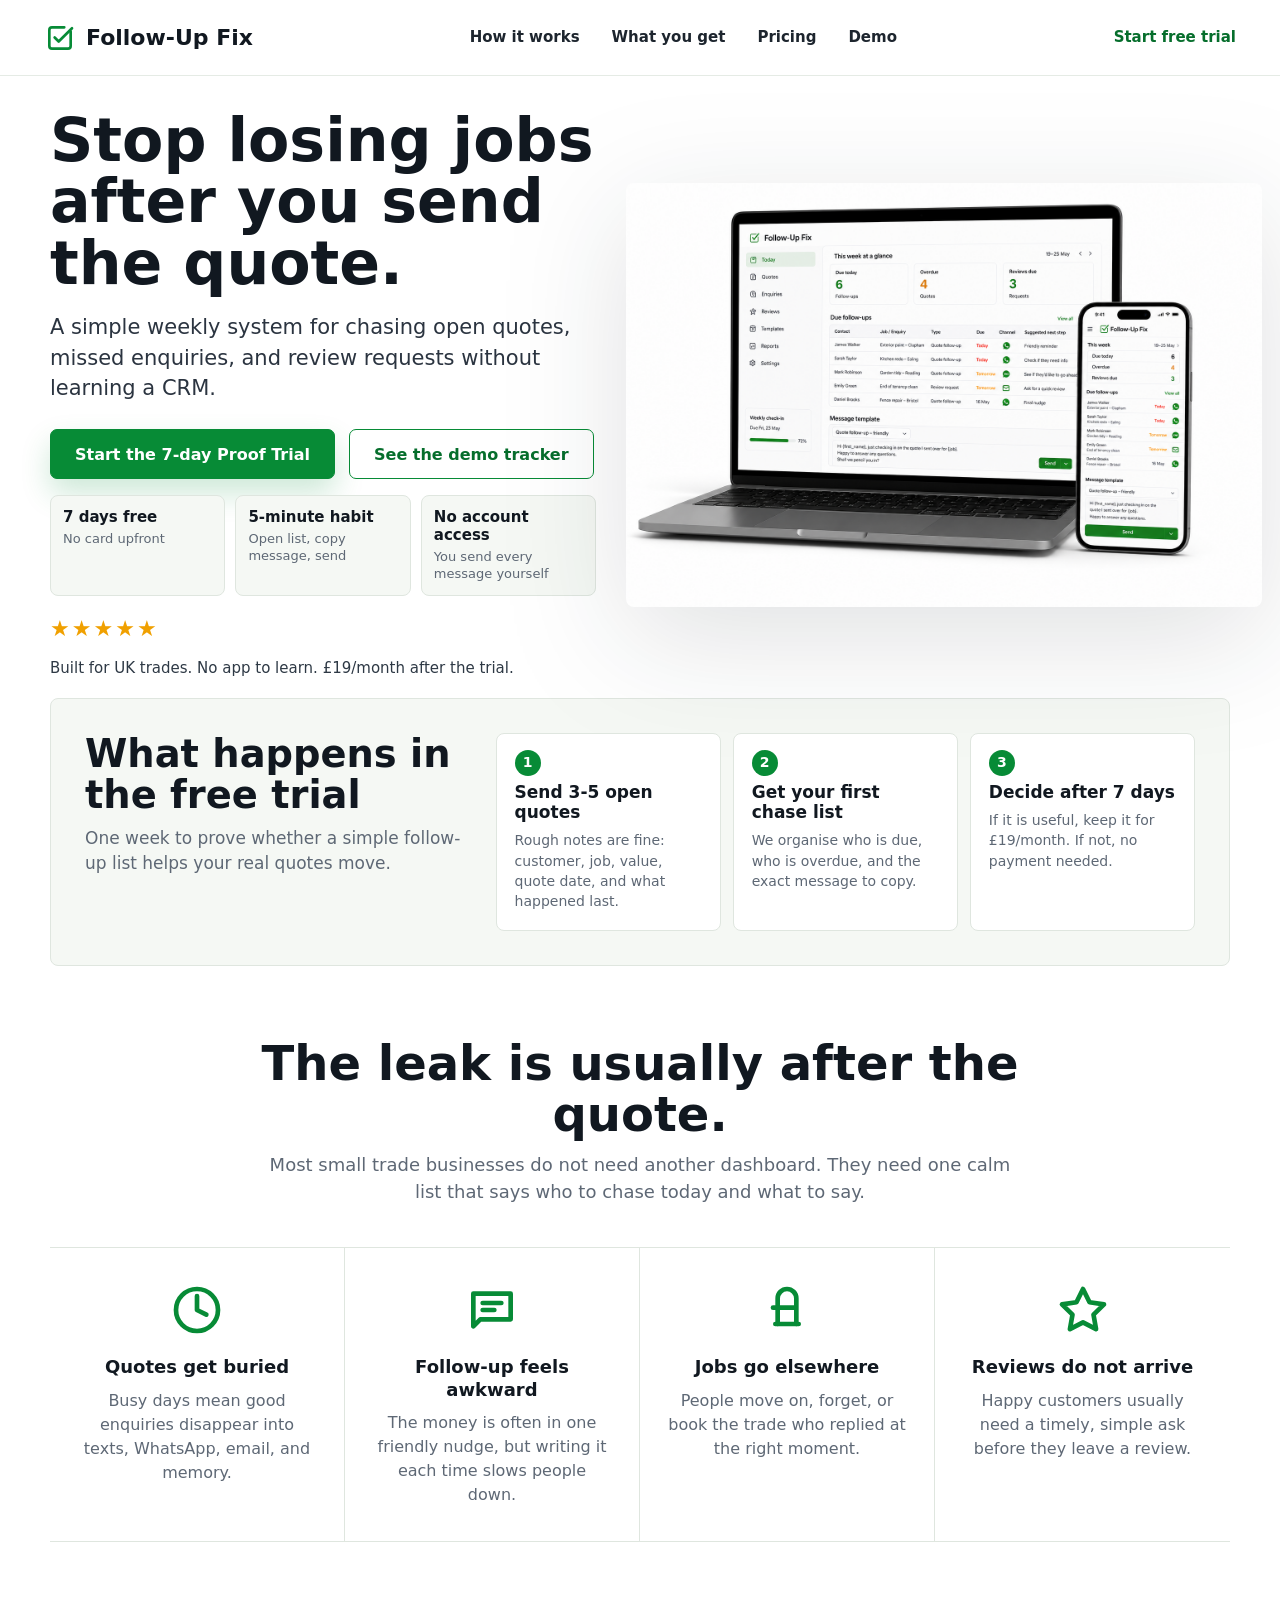
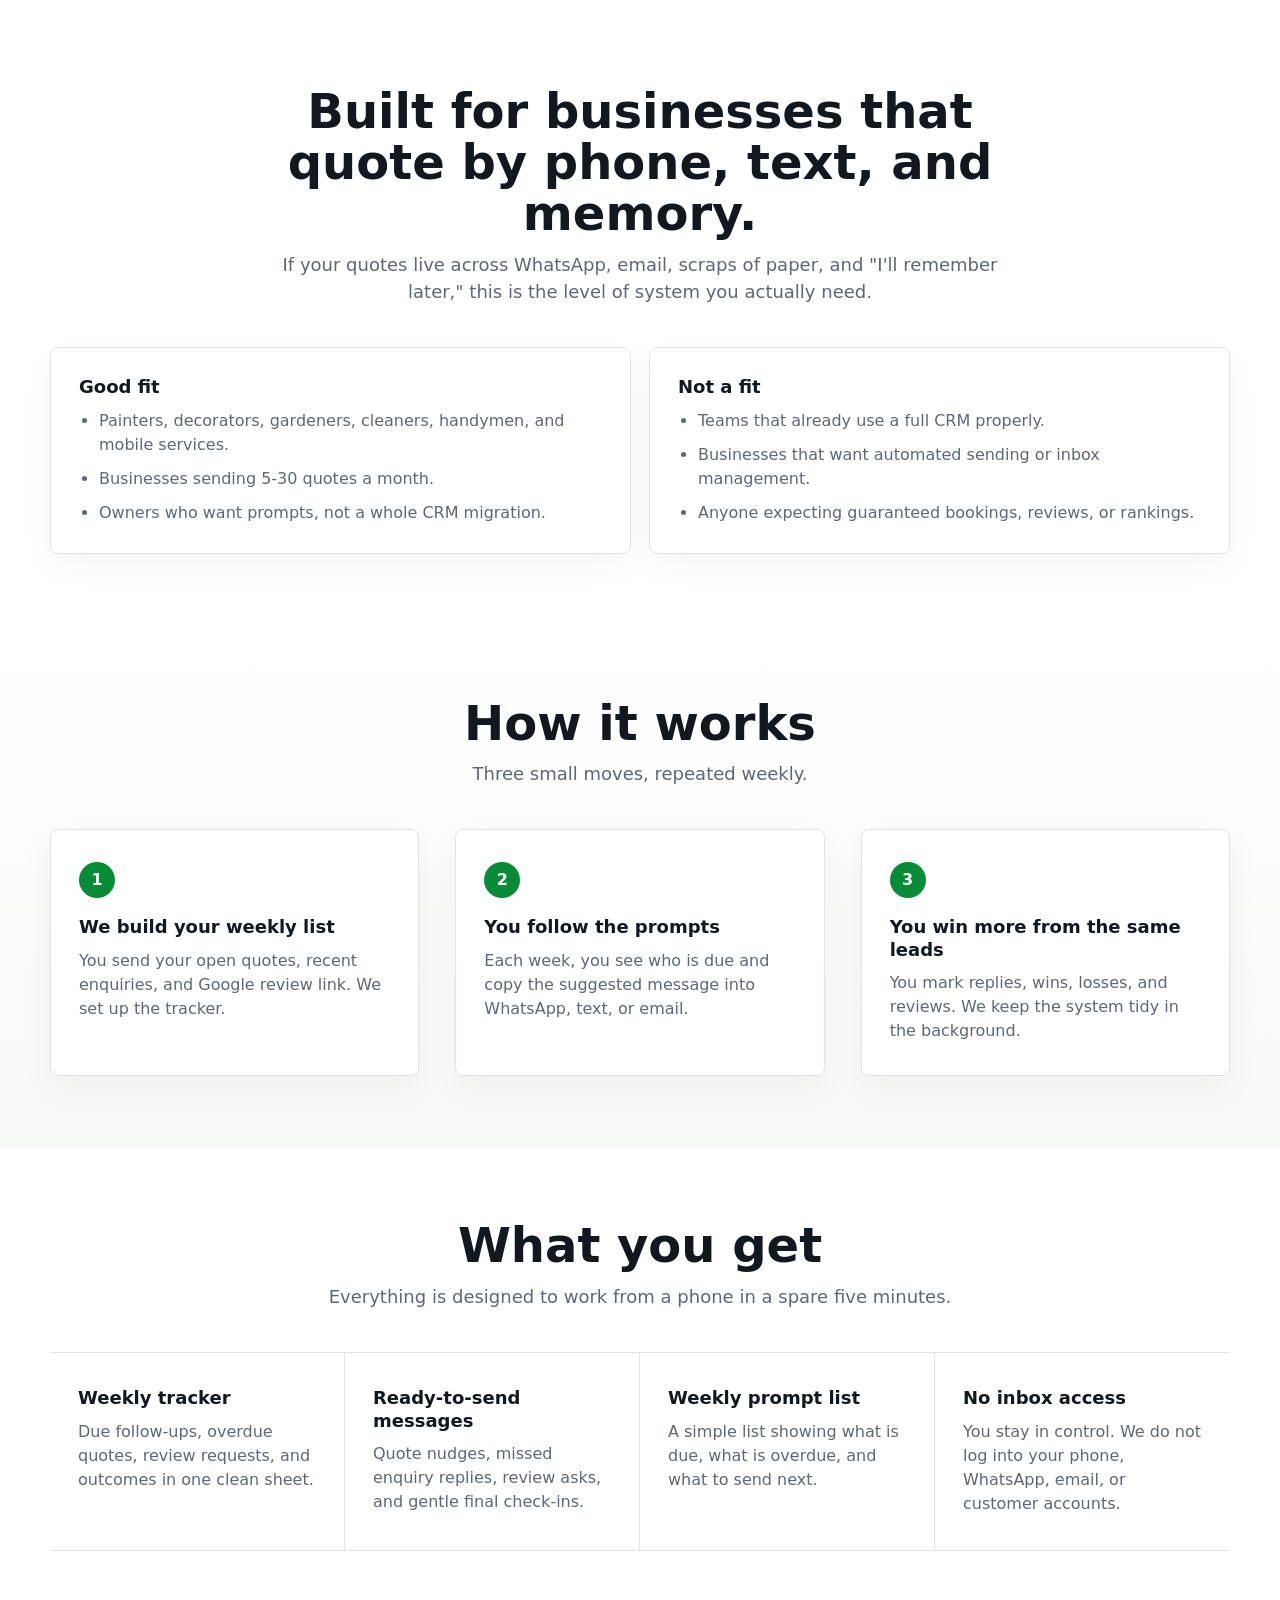
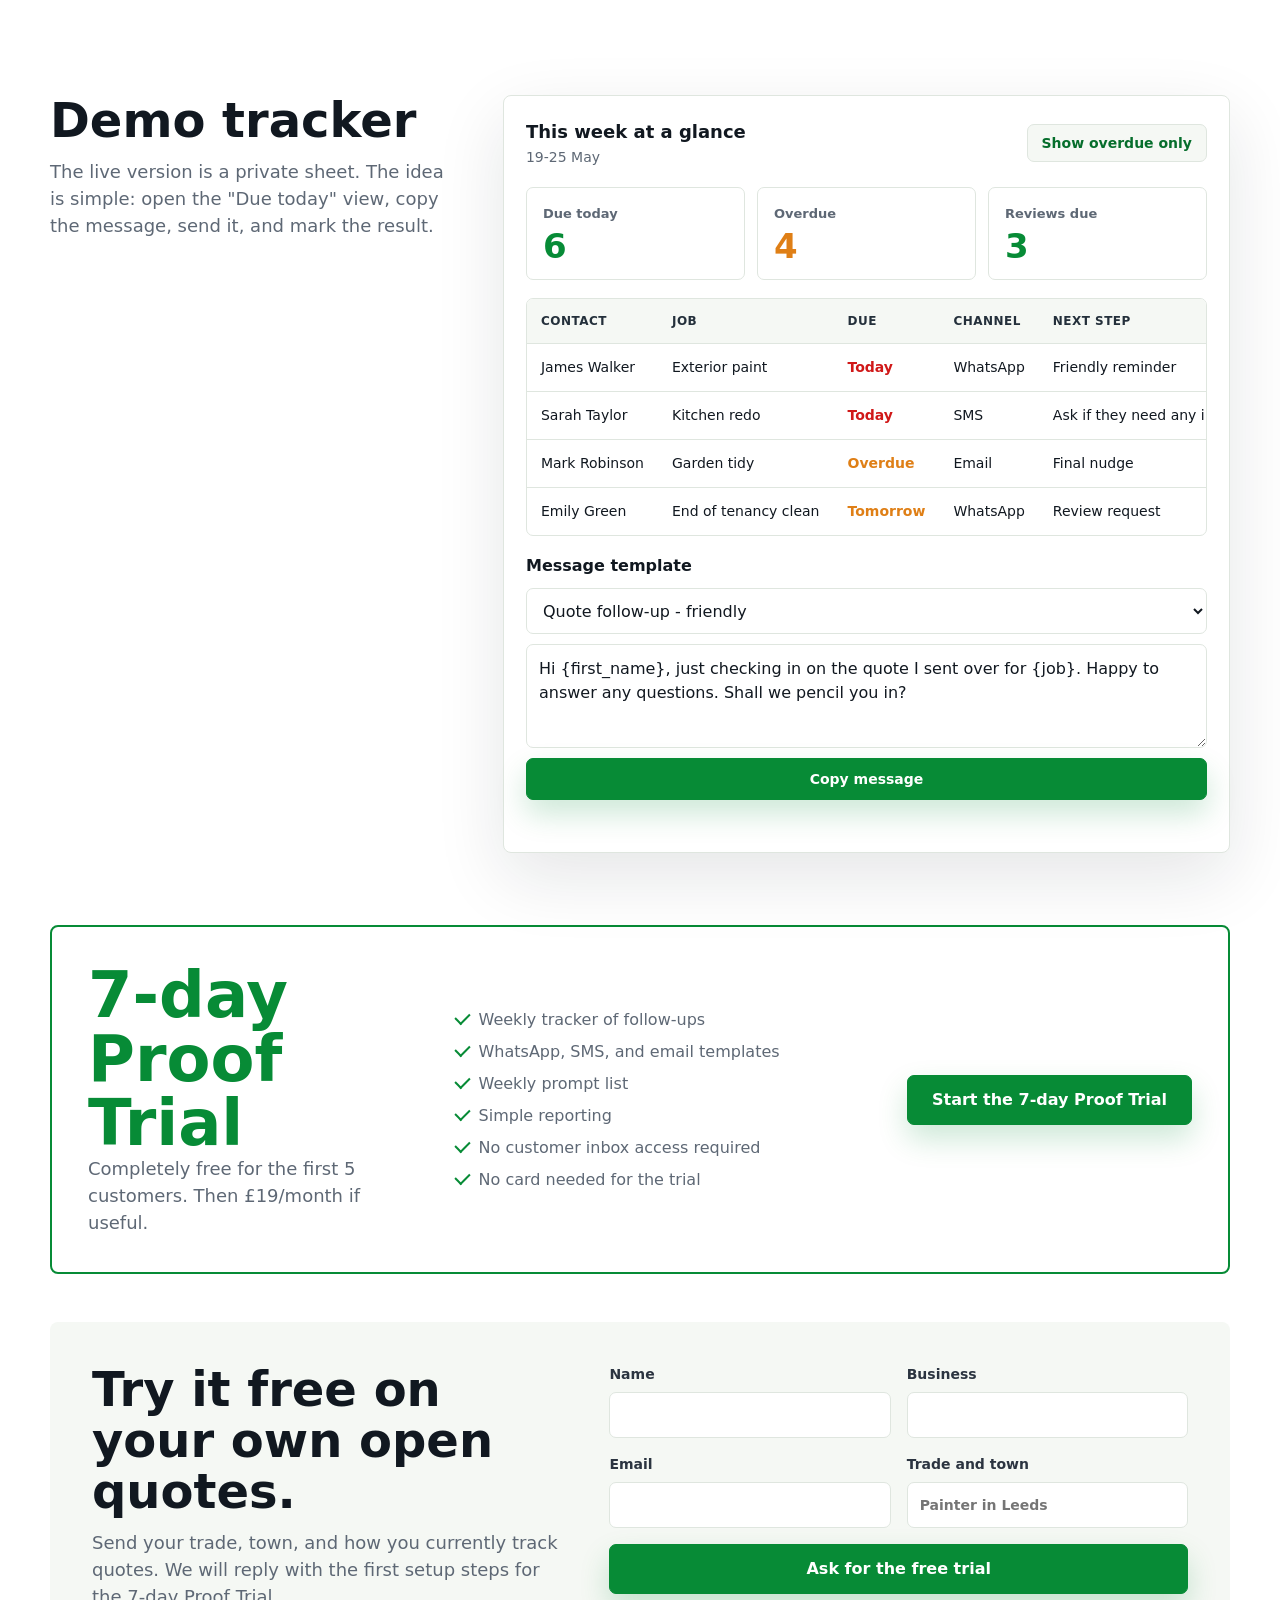
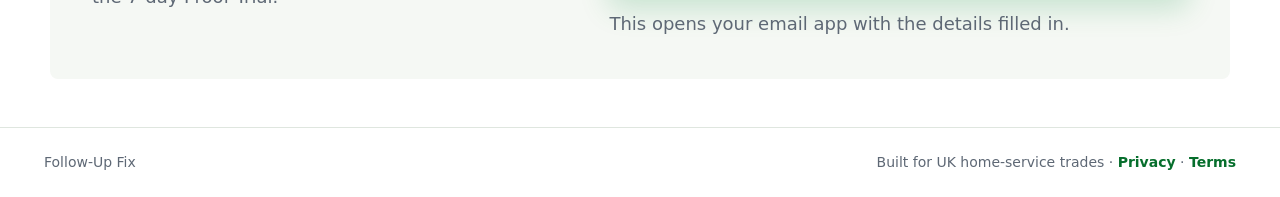
==== index.html @ e776cf40 "Add branded favicon and theme color" ====
<!doctype html>
<html lang="en">
  <head>
    <meta charset="utf-8">
    <meta name="viewport" content="width=device-width, initial-scale=1">
    <title>Follow-Up Fix | Stop losing jobs after you send the quote</title>
    <meta
      name="description"
      content="A simple weekly follow-up system for UK home-service trades. Chase open quotes, missed enquiries, and review requests without learning a CRM."
    >
    <meta property="og:title" content="Follow-Up Fix">
    <meta property="og:description" content="Stop losing jobs after you send the quote.">
    <meta property="og:url" content="https://followupfix.vercel.app/">
    <meta property="og:image" content="https://followupfix.vercel.app/assets/product-mockup.png">
    <meta name="theme-color" content="#078b36">
    <link rel="icon" href="favicon.svg" type="image/svg+xml">
    <link rel="canonical" href="https://followupfix.vercel.app/">
    <link rel="stylesheet" href="styles.css">
  </head>
  <body>
    <header class="site-header" aria-label="Site header">
      <a class="brand" href="#top" aria-label="Follow-Up Fix home">
        <span class="brand-mark" aria-hidden="true">
          <svg viewBox="0 0 24 24" focusable="false">
            <path d="M20 7.2V18a2 2 0 0 1-2 2H6a2 2 0 0 1-2-2V6a2 2 0 0 1 2-2h9.2"></path>
            <path d="m8 11.6 3 3L21 4.7"></path>
          </svg>
        </span>
        <span>Follow-Up Fix</span>
      </a>
      <nav class="desktop-nav" aria-label="Primary navigation">
        <a href="#how">How it works</a>
        <a href="#included">What you get</a>
        <a href="#pricing">Pricing</a>
        <a href="#demo">Demo</a>
      </nav>
      <a class="nav-cta" href="#start">Start free trial</a>
    </header>

    <main id="top">
      <section class="hero section-grid">
        <div class="hero-copy">
          <h1>
            <span>Stop losing jobs</span>
            <span>after you send</span>
            <span>the quote.</span>
          </h1>
          <p class="lead">
            A simple weekly system for chasing open quotes, missed enquiries,
            and review requests without learning a CRM.
          </p>
          <div class="cta-row">
            <a class="button primary" href="#start">Start the 7-day Proof Trial</a>
            <a class="button secondary" href="#demo">See the demo tracker</a>
          </div>
          <div class="hero-facts" aria-label="Offer facts">
            <div>
              <strong>7 days free</strong>
              <span>No card upfront</span>
            </div>
            <div>
              <strong>5-minute habit</strong>
              <span>Open list, copy message, send</span>
            </div>
            <div>
              <strong>No account access</strong>
              <span>You send every message yourself</span>
            </div>
          </div>
          <div class="trust-row" aria-label="Quick proof points">
            <span class="stars" aria-hidden="true">&#9733;&#9733;&#9733;&#9733;&#9733;</span>
            <span>Built for UK trades. No app to learn. &pound;19/month after the trial.</span>
          </div>
        </div>
        <div class="hero-media" aria-label="Follow-Up Fix tracker preview">
          <img src="assets/product-mockup.png" alt="Laptop and phone showing a Follow-Up Fix weekly tracker">
        </div>
      </section>

      <section class="join-flow" aria-labelledby="join-flow-title">
        <div>
          <h2 id="join-flow-title">What happens in the free trial</h2>
          <p>One week to prove whether a simple follow-up list helps your real quotes move.</p>
        </div>
        <ol>
          <li>
            <strong>Send 3-5 open quotes</strong>
            <span>Rough notes are fine: customer, job, value, quote date, and what happened last.</span>
          </li>
          <li>
            <strong>Get your first chase list</strong>
            <span>We organise who is due, who is overdue, and the exact message to copy.</span>
          </li>
          <li>
            <strong>Decide after 7 days</strong>
            <span>If it is useful, keep it for &pound;19/month. If not, no payment needed.</span>
          </li>
        </ol>
      </section>

      <section class="problem" aria-labelledby="problem-title">
        <div class="section-heading">
          <h2 id="problem-title">The leak is usually after the quote.</h2>
          <p>
            Most small trade businesses do not need another dashboard. They need
            one calm list that says who to chase today and what to say.
          </p>
        </div>
        <div class="problem-grid">
          <article>
            <span class="line-icon" aria-hidden="true">
              <svg viewBox="0 0 24 24"><path d="M12 6v6l4 2"></path><circle cx="12" cy="12" r="9"></circle></svg>
            </span>
            <h3>Quotes get buried</h3>
            <p>Busy days mean good enquiries disappear into texts, WhatsApp, email, and memory.</p>
          </article>
          <article>
            <span class="line-icon" aria-hidden="true">
              <svg viewBox="0 0 24 24"><path d="M4 5h16v11H7l-3 3z"></path><path d="M8 9h8"></path><path d="M8 12h5"></path></svg>
            </span>
            <h3>Follow-up feels awkward</h3>
            <p>The money is often in one friendly nudge, but writing it each time slows people down.</p>
          </article>
          <article>
            <span class="line-icon" aria-hidden="true">
              <svg viewBox="0 0 24 24"><path d="M7 18h10"></path><path d="M8 18V7a4 4 0 0 1 8 0v11"></path><path d="M6 11h9"></path></svg>
            </span>
            <h3>Jobs go elsewhere</h3>
            <p>People move on, forget, or book the trade who replied at the right moment.</p>
          </article>
          <article>
            <span class="line-icon" aria-hidden="true">
              <svg viewBox="0 0 24 24"><path d="m12 3 2.8 5.7 6.2.9-4.5 4.4 1.1 6.2L12 17.3l-5.6 2.9 1.1-6.2L3 9.6l6.2-.9z"></path></svg>
            </span>
            <h3>Reviews do not arrive</h3>
            <p>Happy customers usually need a timely, simple ask before they leave a review.</p>
          </article>
        </div>
      </section>

      <section class="fit" aria-labelledby="fit-title">
        <div class="section-heading">
          <h2 id="fit-title">Built for businesses that quote by phone, text, and memory.</h2>
          <p>If your quotes live across WhatsApp, email, scraps of paper, and "I'll remember later," this is the level of system you actually need.</p>
        </div>
        <div class="fit-grid">
          <article>
            <h3>Good fit</h3>
            <ul>
              <li>Painters, decorators, gardeners, cleaners, handymen, and mobile services.</li>
              <li>Businesses sending 5-30 quotes a month.</li>
              <li>Owners who want prompts, not a whole CRM migration.</li>
            </ul>
          </article>
          <article>
            <h3>Not a fit</h3>
            <ul>
              <li>Teams that already use a full CRM properly.</li>
              <li>Businesses that want automated sending or inbox management.</li>
              <li>Anyone expecting guaranteed bookings, reviews, or rankings.</li>
            </ul>
          </article>
        </div>
      </section>

      <section id="how" class="steps" aria-labelledby="how-title">
        <div class="section-heading">
          <h2 id="how-title">How it works</h2>
          <p>Three small moves, repeated weekly.</p>
        </div>
        <div class="step-row">
          <article>
            <span class="step-number">1</span>
            <h3>We build your weekly list</h3>
            <p>You send your open quotes, recent enquiries, and Google review link. We set up the tracker.</p>
          </article>
          <article>
            <span class="step-number">2</span>
            <h3>You follow the prompts</h3>
            <p>Each week, you see who is due and copy the suggested message into WhatsApp, text, or email.</p>
          </article>
          <article>
            <span class="step-number">3</span>
            <h3>You win more from the same leads</h3>
            <p>You mark replies, wins, losses, and reviews. We keep the system tidy in the background.</p>
          </article>
        </div>
      </section>

      <section id="included" class="included" aria-labelledby="included-title">
        <div class="section-heading">
          <h2 id="included-title">What you get</h2>
          <p>Everything is designed to work from a phone in a spare five minutes.</p>
        </div>
        <div class="included-list">
          <article>
            <h3>Weekly tracker</h3>
            <p>Due follow-ups, overdue quotes, review requests, and outcomes in one clean sheet.</p>
          </article>
          <article>
            <h3>Ready-to-send messages</h3>
            <p>Quote nudges, missed enquiry replies, review asks, and gentle final check-ins.</p>
          </article>
          <article>
            <h3>Weekly prompt list</h3>
            <p>A simple list showing what is due, what is overdue, and what to send next.</p>
          </article>
          <article>
            <h3>No inbox access</h3>
            <p>You stay in control. We do not log into your phone, WhatsApp, email, or customer accounts.</p>
          </article>
        </div>
      </section>

      <section id="demo" class="demo" aria-labelledby="demo-title">
        <div class="demo-copy">
          <h2 id="demo-title">Demo tracker</h2>
          <p>
            The live version is a private sheet. The idea is simple: open the
            "Due today" view, copy the message, send it, and mark the result.
          </p>
        </div>
        <div class="tracker-shell" role="region" aria-label="Demo quote tracker">
          <div class="tracker-top">
            <div>
              <strong>This week at a glance</strong>
              <span>19-25 May</span>
            </div>
            <button class="mini-button" id="toggleRows" type="button">Show overdue only</button>
          </div>
          <div class="metric-grid">
            <div><span>Due today</span><strong>6</strong></div>
            <div><span>Overdue</span><strong class="amber">4</strong></div>
            <div><span>Reviews due</span><strong>3</strong></div>
          </div>
          <div class="table-wrap">
            <table>
              <thead>
                <tr>
                  <th>Contact</th>
                  <th>Job</th>
                  <th>Due</th>
                  <th>Channel</th>
                  <th>Next step</th>
                </tr>
              </thead>
              <tbody id="demoRows">
                <tr data-status="today">
                  <td>James Walker</td>
                  <td>Exterior paint</td>
                  <td><span class="status today">Today</span></td>
                  <td>WhatsApp</td>
                  <td>Friendly reminder</td>
                </tr>
                <tr data-status="today">
                  <td>Sarah Taylor</td>
                  <td>Kitchen redo</td>
                  <td><span class="status today">Today</span></td>
                  <td>SMS</td>
                  <td>Ask if they need any info</td>
                </tr>
                <tr data-status="overdue">
                  <td>Mark Robinson</td>
                  <td>Garden tidy</td>
                  <td><span class="status overdue">Overdue</span></td>
                  <td>Email</td>
                  <td>Final nudge</td>
                </tr>
                <tr data-status="review">
                  <td>Emily Green</td>
                  <td>End of tenancy clean</td>
                  <td><span class="status review">Tomorrow</span></td>
                  <td>WhatsApp</td>
                  <td>Review request</td>
                </tr>
              </tbody>
            </table>
          </div>
          <div class="message-box">
            <label for="messageSelect">Message template</label>
            <select id="messageSelect">
              <option value="quote">Quote follow-up - friendly</option>
              <option value="enquiry">Missed enquiry reply</option>
              <option value="review">Review request</option>
            </select>
            <textarea id="messageOutput" readonly></textarea>
            <button class="button primary small" id="copyMessage" type="button">Copy message</button>
            <span id="copyStatus" role="status" aria-live="polite"></span>
          </div>
        </div>
      </section>

      <section id="pricing" class="pricing" aria-labelledby="pricing-title">
        <div>
          <h2 id="pricing-title">7-day Proof Trial</h2>
          <p class="price-sub">Completely free for the first 5 customers. Then &pound;19/month if useful.</p>
        </div>
        <ul>
          <li>Weekly tracker of follow-ups</li>
          <li>WhatsApp, SMS, and email templates</li>
          <li>Weekly prompt list</li>
          <li>Simple reporting</li>
          <li>No customer inbox access required</li>
          <li>No card needed for the trial</li>
        </ul>
        <a class="button primary" href="#start">Start the 7-day Proof Trial</a>
      </section>

      <section id="start" class="start" aria-labelledby="start-title">
        <div>
          <h2 id="start-title">Try it free on your own open quotes.</h2>
          <p>
            Send your trade, town, and how you currently track quotes. We will
            reply with the first setup steps for the 7-day Proof Trial.
          </p>
        </div>
        <form class="lead-form" id="leadForm">
          <label>
            Name
            <input name="name" autocomplete="name" required>
          </label>
          <label>
            Business
            <input name="business" autocomplete="organization" required>
          </label>
          <label>
            Email
            <input type="email" name="email" autocomplete="email" required>
          </label>
          <label>
            Trade and town
            <input name="trade" placeholder="Painter in Leeds" required>
          </label>
          <button class="button primary" type="submit">Ask for the free trial</button>
          <p class="form-note">This opens your email app with the details filled in.</p>
        </form>
      </section>
    </main>

    <footer class="site-footer">
      <span>Follow-Up Fix</span>
      <span>Built for UK home-service trades · <a href="privacy.html">Privacy</a> · <a href="terms.html">Terms</a></span>
    </footer>

    <script src="app.js"></script>
  </body>
</html>
---- styles.css ----
:root {
  --bg: #ffffff;
  --ink: #111820;
  --muted: #5e6875;
  --line: #dfe6df;
  --soft: #f5f8f4;
  --soft-2: #edf5ec;
  --green: #078b36;
  --green-dark: #066e2c;
  --amber: #df7f16;
  --shadow: 0 24px 70px rgba(15, 24, 32, 0.11);
  --radius: 8px;
  --page-max: 1180px;
  --page-gutter: 48px;
  font-family: Inter, ui-sans-serif, system-ui, -apple-system, BlinkMacSystemFont, "Segoe UI", sans-serif;
  color: var(--ink);
  background: var(--bg);
}

* {
  box-sizing: border-box;
}

html {
  scroll-behavior: smooth;
}

body {
  margin: 0;
  background: var(--bg);
  color: var(--ink);
  line-height: 1.5;
  overflow-x: hidden;
}

a {
  color: inherit;
  text-decoration: none;
}

img {
  display: block;
  max-width: 100%;
}

button,
input,
select,
textarea {
  font: inherit;
}

.site-header {
  position: sticky;
  top: 0;
  z-index: 20;
  display: flex;
  align-items: center;
  justify-content: space-between;
  gap: 24px;
  min-height: 76px;
  padding: 0 44px;
  background: rgba(255, 255, 255, 0.9);
  border-bottom: 1px solid rgba(223, 230, 223, 0.8);
  backdrop-filter: blur(16px);
}

.brand {
  display: inline-flex;
  align-items: center;
  gap: 10px;
  font-size: 22px;
  font-weight: 800;
  letter-spacing: 0;
}

.brand-mark {
  display: inline-flex;
  width: 32px;
  height: 32px;
  color: var(--green);
}

.brand-mark svg,
.line-icon svg {
  width: 100%;
  height: 100%;
  fill: none;
  stroke: currentColor;
  stroke-width: 2;
  stroke-linecap: round;
  stroke-linejoin: round;
}

.desktop-nav {
  display: flex;
  gap: 32px;
  color: #1d252e;
  font-size: 15px;
  font-weight: 650;
}

.desktop-nav a:hover,
.nav-cta:hover {
  color: var(--green);
}

.nav-cta {
  font-size: 15px;
  font-weight: 750;
  color: var(--green-dark);
}

a:focus-visible,
button:focus-visible,
input:focus-visible,
select:focus-visible,
textarea:focus-visible {
  outline: 3px solid rgba(7, 139, 54, 0.28);
  outline-offset: 3px;
}

main {
  overflow: hidden;
}

.section-grid,
.join-flow,
.problem,
.fit,
.steps,
.included,
.demo,
.pricing,
.start {
  width: min(var(--page-max), calc(100% - var(--page-gutter)));
  margin: 0 auto;
}

.hero {
  display: grid;
  grid-template-columns: minmax(420px, 0.95fr) minmax(420px, 1.05fr);
  gap: 30px;
  align-items: center;
  min-height: 560px;
  padding: 34px 0 18px;
}

.hero h1 {
  max-width: 600px;
  margin: 0 0 18px;
  font-size: clamp(44px, 4.7vw, 62px);
  line-height: 1.02;
  letter-spacing: 0;
}

.hero h1 span {
  display: block;
}

.lead {
  max-width: 540px;
  margin: 0;
  color: #2b3440;
  font-size: clamp(17px, 1.8vw, 21px);
  line-height: 1.45;
}

.cta-row {
  display: flex;
  flex-wrap: wrap;
  gap: 14px;
  margin-top: 26px;
}

.button {
  display: inline-flex;
  align-items: center;
  justify-content: center;
  min-height: 50px;
  padding: 0 24px;
  border: 1px solid var(--green);
  border-radius: 7px;
  font-weight: 800;
  line-height: 1.1;
  text-align: center;
  cursor: pointer;
  transition: transform 180ms ease, box-shadow 180ms ease, background 180ms ease;
}

.button:hover {
  transform: translateY(-1px);
}

.button.primary {
  background: var(--green);
  color: #fff;
  box-shadow: 0 14px 30px rgba(7, 139, 54, 0.2);
}

.button.primary:hover {
  background: var(--green-dark);
}

.button.secondary {
  background: #fff;
  color: var(--green-dark);
}

.button.small {
  min-height: 42px;
  padding: 0 18px;
  font-size: 14px;
}

.trust-row {
  display: flex;
  flex-wrap: wrap;
  gap: 12px;
  align-items: center;
  margin-top: 16px;
  color: #2e3945;
  font-size: 15px;
}

.hero-facts {
  display: grid;
  grid-template-columns: repeat(3, minmax(0, 1fr));
  gap: 10px;
  margin-top: 16px;
  max-width: 620px;
}

.hero-facts div {
  padding: 12px;
  border: 1px solid var(--line);
  border-radius: var(--radius);
  background: var(--soft);
}

.hero-facts strong,
.hero-facts span {
  display: block;
}

.hero-facts strong {
  font-size: 15px;
  line-height: 1.2;
}

.hero-facts span {
  margin-top: 5px;
  color: var(--muted);
  font-size: 13px;
  line-height: 1.3;
}

.stars {
  color: #f0a000;
  font-size: 22px;
  letter-spacing: 2px;
}

.hero-media {
  position: relative;
  margin-right: -32px;
}

.hero-media img {
  width: 100%;
  max-height: 438px;
  object-fit: contain;
  border-radius: 8px;
  filter: drop-shadow(0 30px 60px rgba(17, 24, 32, 0.13));
}

.section-heading {
  max-width: 760px;
  margin: 0 auto 42px;
  text-align: center;
}

.section-heading h2,
.demo h2,
.start h2 {
  margin: 0 0 12px;
  font-size: clamp(32px, 4vw, 48px);
  line-height: 1.06;
  letter-spacing: 0;
}

.section-heading p,
.demo-copy p,
.start p,
.price-sub {
  margin: 0;
  color: var(--muted);
  font-size: 18px;
}

.problem,
.fit,
.steps,
.included,
.demo,
.pricing,
.start {
  padding: 72px 0;
}

.join-flow {
  display: grid;
  grid-template-columns: 0.7fr 1.3fr;
  gap: 34px;
  align-items: start;
  padding: 34px;
  border: 1px solid var(--line);
  border-radius: var(--radius);
  background: var(--soft);
}

.join-flow h2 {
  margin: 0 0 10px;
  font-size: clamp(28px, 3vw, 40px);
  line-height: 1.08;
}

.join-flow p {
  margin: 0;
  color: var(--muted);
  font-size: 17px;
}

.join-flow ol {
  display: grid;
  grid-template-columns: repeat(3, minmax(0, 1fr));
  gap: 12px;
  margin: 0;
  padding: 0;
  list-style: none;
  counter-reset: joinStep;
}

.join-flow li {
  position: relative;
  min-height: 156px;
  padding: 48px 18px 18px;
  border: 1px solid var(--line);
  border-radius: var(--radius);
  background: #fff;
  counter-increment: joinStep;
}

.join-flow li::before {
  content: counter(joinStep);
  position: absolute;
  top: 16px;
  left: 18px;
  display: inline-flex;
  align-items: center;
  justify-content: center;
  width: 26px;
  height: 26px;
  border-radius: 999px;
  background: var(--green);
  color: #fff;
  font-size: 14px;
  font-weight: 850;
}

.join-flow strong,
.join-flow span {
  display: block;
}

.join-flow strong {
  color: var(--ink);
  font-size: 17px;
  line-height: 1.2;
}

.join-flow span {
  margin-top: 8px;
  color: var(--muted);
  font-size: 14px;
  line-height: 1.45;
}

.problem-grid,
.included-list {
  display: grid;
  grid-template-columns: repeat(4, minmax(0, 1fr));
  gap: 0;
  border-top: 1px solid var(--line);
  border-bottom: 1px solid var(--line);
}

.problem-grid article,
.included-list article {
  padding: 34px 28px;
  border-right: 1px solid var(--line);
  text-align: center;
}

.problem-grid article:last-child,
.included-list article:last-child {
  border-right: 0;
}

.line-icon {
  display: inline-flex;
  width: 56px;
  height: 56px;
  margin-bottom: 18px;
  color: var(--green);
}

h3 {
  margin: 0 0 10px;
  font-size: 18px;
  line-height: 1.25;
}

article p,
li {
  margin: 0;
  color: var(--muted);
}

.steps {
  background: linear-gradient(180deg, #fff 0%, #f8faf7 100%);
  max-width: none;
  width: 100%;
}

.steps > * {
  width: min(var(--page-max), calc(100% - var(--page-gutter)));
  margin-left: auto;
  margin-right: auto;
}

.step-row {
  display: grid;
  grid-template-columns: repeat(3, minmax(0, 1fr));
  gap: 36px;
}

.step-row article {
  position: relative;
  padding: 32px 28px;
  background: #fff;
  border: 1px solid var(--line);
  border-radius: var(--radius);
  box-shadow: 0 12px 34px rgba(17, 24, 32, 0.05);
}

.step-number {
  display: inline-flex;
  align-items: center;
  justify-content: center;
  width: 36px;
  height: 36px;
  margin-bottom: 18px;
  border-radius: 999px;
  background: var(--green);
  color: #fff;
  font-weight: 850;
}

.included-list article {
  text-align: left;
}

.fit-grid {
  display: grid;
  grid-template-columns: repeat(2, minmax(0, 1fr));
  gap: 18px;
}

.fit-grid article {
  padding: 28px;
  border: 1px solid var(--line);
  border-radius: var(--radius);
  background: #fff;
  box-shadow: 0 12px 34px rgba(17, 24, 32, 0.04);
}

.fit-grid ul {
  display: grid;
  gap: 10px;
  margin: 0;
  padding-left: 20px;
}

.fit-grid li {
  color: var(--muted);
}

.demo {
  display: grid;
  grid-template-columns: 0.72fr 1.28fr;
  gap: 44px;
  align-items: start;
}

.demo > * {
  min-width: 0;
}

.demo-copy {
  position: sticky;
  top: 110px;
}

.tracker-shell {
  min-width: 0;
  padding: 22px;
  border: 1px solid var(--line);
  border-radius: var(--radius);
  background: #fff;
  box-shadow: var(--shadow);
}

.tracker-top {
  display: flex;
  align-items: center;
  justify-content: space-between;
  gap: 16px;
  margin-bottom: 18px;
}

.tracker-top strong {
  display: block;
  font-size: 18px;
}

.tracker-top span {
  color: var(--muted);
  font-size: 14px;
}

.mini-button {
  min-height: 38px;
  padding: 0 14px;
  border: 1px solid var(--line);
  border-radius: 7px;
  background: var(--soft);
  color: var(--green-dark);
  font-size: 14px;
  font-weight: 750;
  cursor: pointer;
}

.metric-grid {
  display: grid;
  grid-template-columns: repeat(3, minmax(0, 1fr));
  min-width: 0;
  gap: 12px;
  margin-bottom: 18px;
}

.metric-grid div {
  padding: 16px;
  border: 1px solid var(--line);
  border-radius: 7px;
  background: #fff;
}

.metric-grid span {
  display: block;
  color: var(--muted);
  font-size: 13px;
  font-weight: 700;
}

.metric-grid strong {
  display: block;
  margin-top: 6px;
  color: var(--green);
  font-size: 34px;
  line-height: 1;
}

.metric-grid .amber {
  color: var(--amber);
}

.table-wrap {
  min-width: 0;
  overflow-x: auto;
  border: 1px solid var(--line);
  border-radius: 7px;
}

table {
  width: 100%;
  min-width: 680px;
  border-collapse: collapse;
  font-size: 14px;
}

th,
td {
  padding: 13px 14px;
  border-bottom: 1px solid var(--line);
  text-align: left;
  white-space: nowrap;
}

th {
  background: var(--soft);
  color: #24303b;
  font-size: 12px;
  text-transform: uppercase;
  letter-spacing: 0.04em;
}

tr:last-child td {
  border-bottom: 0;
}

.status {
  font-weight: 800;
}

.status.today {
  color: #d01818;
}

.status.overdue,
.status.review {
  color: var(--amber);
}

.message-box {
  display: grid;
  gap: 10px;
  margin-top: 18px;
}

.message-box label {
  font-weight: 800;
}

select,
textarea,
input {
  width: 100%;
  border: 1px solid var(--line);
  border-radius: 7px;
  background: #fff;
  color: var(--ink);
}

select,
input {
  min-height: 46px;
  padding: 0 12px;
}

textarea {
  min-height: 104px;
  resize: vertical;
  padding: 12px;
}

#copyStatus {
  min-height: 20px;
  color: var(--green-dark);
  font-size: 14px;
  font-weight: 750;
}

.pricing {
  display: grid;
  grid-template-columns: 0.8fr 1fr auto;
  gap: 32px;
  align-items: center;
  padding: 36px;
  border: 2px solid var(--green);
  border-radius: var(--radius);
}

.pricing h2 {
  margin: 0;
  color: var(--green);
  font-size: clamp(44px, 5vw, 68px);
  line-height: 1;
}

.pricing ul {
  display: grid;
  gap: 8px;
  margin: 0;
  padding: 0;
  list-style: none;
}

.pricing li::before {
  content: "";
  display: inline-block;
  width: 7px;
  height: 12px;
  margin: 0 12px 1px 2px;
  border: solid var(--green);
  border-width: 0 2px 2px 0;
  transform: rotate(45deg);
}

.start {
  display: grid;
  grid-template-columns: 0.9fr 1.1fr;
  gap: 44px;
  align-items: start;
  margin-top: 48px;
  margin-bottom: 48px;
  padding: 42px;
  background: var(--soft);
  border-radius: var(--radius);
}

.lead-form {
  display: grid;
  grid-template-columns: repeat(2, minmax(0, 1fr));
  gap: 16px;
}

.lead-form label {
  display: grid;
  gap: 7px;
  color: #2b3440;
  font-size: 14px;
  font-weight: 800;
}

.lead-form .full-width,
.lead-form button,
.lead-form .form-note {
  grid-column: 1 / -1;
}

.form-note {
  margin: -2px 0 0;
  color: var(--muted);
  font-size: 13px;
}

.site-footer {
  display: flex;
  justify-content: space-between;
  gap: 24px;
  padding: 24px 44px;
  border-top: 1px solid var(--line);
  color: var(--muted);
  font-size: 14px;
}

.onboarding-page {
  min-height: calc(100vh - 124px);
}

.onboarding-page h1 {
  margin: 0 0 12px;
  font-size: clamp(42px, 5vw, 64px);
  line-height: 1;
  letter-spacing: 0;
}

.onboarding-form textarea {
  min-height: 150px;
}

.legal-page {
  width: min(820px, calc(100% - 48px));
  margin: 0 auto;
  padding: 72px 0;
}

.legal-page h1 {
  margin: 0 0 18px;
  font-size: clamp(42px, 5vw, 64px);
  line-height: 1;
  letter-spacing: 0;
}

.legal-page h2 {
  margin: 34px 0 10px;
  font-size: 24px;
  line-height: 1.15;
}

.legal-page p,
.legal-page li {
  color: #2b3440;
  font-size: 17px;
}

.legal-page a,
.site-footer a {
  color: var(--green-dark);
  font-weight: 750;
}

@media (max-width: 980px) {
  .site-header {
    padding: 0 24px;
  }

  .desktop-nav {
    display: none;
  }

  .hero,
  .join-flow,
  .demo,
  .start,
  .pricing {
    grid-template-columns: 1fr;
  }

  .hero {
    min-height: auto;
    padding-top: 44px;
  }

  .hero-media {
    margin-right: 0;
  }

  .problem-grid,
  .included-list,
  .fit-grid,
  .step-row {
    grid-template-columns: repeat(2, minmax(0, 1fr));
  }

  .problem-grid article:nth-child(2),
  .included-list article:nth-child(2) {
    border-right: 0;
  }

  .demo-copy {
    position: static;
  }

  .pricing {
    align-items: stretch;
  }
}

@media (min-width: 1360px) {
  :root {
    --page-max: 1680px;
    --page-gutter: 112px;
  }

  .site-header {
    padding-left: 56px;
    padding-right: 56px;
  }

  .hero {
    grid-template-columns: minmax(520px, 0.88fr) minmax(620px, 1.12fr);
    gap: clamp(52px, 5vw, 104px);
    min-height: 640px;
    padding-top: 52px;
    padding-bottom: 36px;
  }

  .hero h1 {
    max-width: 680px;
    font-size: clamp(58px, 3.8vw, 78px);
  }

  .lead {
    max-width: 640px;
  }

  .hero-facts {
    max-width: 720px;
  }

  .hero-media {
    margin-right: 0;
  }

  .hero-media img {
    max-height: 540px;
  }

  .join-flow {
    grid-template-columns: minmax(360px, 0.55fr) minmax(760px, 1.45fr);
    gap: 52px;
    padding: 42px;
  }

  .section-heading {
    display: grid;
    grid-template-columns: minmax(420px, 0.72fr) minmax(620px, 1.28fr);
    gap: 56px;
    align-items: end;
    max-width: none;
    text-align: left;
  }

  .problem,
  .fit,
  .steps,
  .included,
  .demo,
  .pricing,
  .start {
    padding-top: 86px;
    padding-bottom: 86px;
  }

  .problem-grid article,
  .included-list article {
    padding: 42px 34px;
  }

  .step-row {
    gap: 28px;
  }

  .demo {
    grid-template-columns: minmax(360px, 0.55fr) minmax(820px, 1.45fr);
    gap: 64px;
  }

  .pricing {
    grid-template-columns: minmax(360px, 0.7fr) minmax(520px, 1fr) auto;
    gap: 48px;
  }

  .start {
    grid-template-columns: minmax(420px, 0.75fr) minmax(720px, 1.25fr);
    gap: 64px;
  }
}

@media (max-width: 640px) {
  .site-header {
    min-height: 66px;
    padding: 0 16px;
    gap: 10px;
  }

  .brand {
    font-size: 18px;
  }

  .brand-mark {
    width: 28px;
    height: 28px;
  }

  .nav-cta {
    display: inline-flex;
    align-items: center;
    justify-content: center;
    flex: 0 0 auto;
    min-height: 36px;
    min-width: 62px;
    padding: 0 11px;
    border: 1px solid var(--green);
    border-radius: 7px;
    background: #fff;
    font-size: 0;
    line-height: 1;
    white-space: nowrap;
  }

  .nav-cta::after {
    content: "Start";
    font-size: 13px;
    font-weight: 800;
  }

  .section-grid,
  .join-flow,
  .problem,
  .fit,
  .included,
  .demo,
  .pricing,
  .start {
    width: calc(100% - 28px);
    max-width: 362px;
    margin-left: 14px;
    margin-right: auto;
  }

  .hero h1 {
    max-width: 100%;
    font-size: clamp(38px, 11vw, 42px);
    line-height: 1.05;
    overflow-wrap: normal;
  }

  .lead {
    font-size: 17px;
  }

  .cta-row,
  .button {
    width: 100%;
  }

  .hero-copy,
  .hero-media {
    min-width: 0;
  }

  .hero-media {
    overflow: hidden;
  }

  .hero-facts,
  .join-flow ol {
    grid-template-columns: 1fr;
  }

  .join-flow {
    gap: 22px;
    padding: 20px;
  }

  .join-flow li {
    min-height: auto;
  }

  .problem,
  .fit,
  .steps,
  .included,
  .demo {
    padding: 52px 0;
  }

  .problem-grid,
  .included-list,
  .step-row,
  .metric-grid,
  .lead-form {
    grid-template-columns: 1fr;
  }

  .problem-grid article,
  .included-list article {
    border-right: 0;
    border-bottom: 1px solid var(--line);
  }

  .problem-grid article:last-child,
  .included-list article:last-child {
    border-bottom: 0;
  }

  .tracker-shell,
  .start,
  .pricing {
    padding: 20px;
  }

  .tracker-top {
    align-items: flex-start;
    flex-direction: column;
  }

  .site-footer {
    flex-direction: column;
    padding: 22px 16px;
  }

  .legal-page {
    width: calc(100% - 28px);
    max-width: 362px;
    margin-left: 14px;
    margin-right: auto;
    padding: 48px 0;
  }
}

@media (prefers-reduced-motion: reduce) {
  *,
  *::before,
  *::after {
    scroll-behavior: auto !important;
    transition: none !important;
  }
}
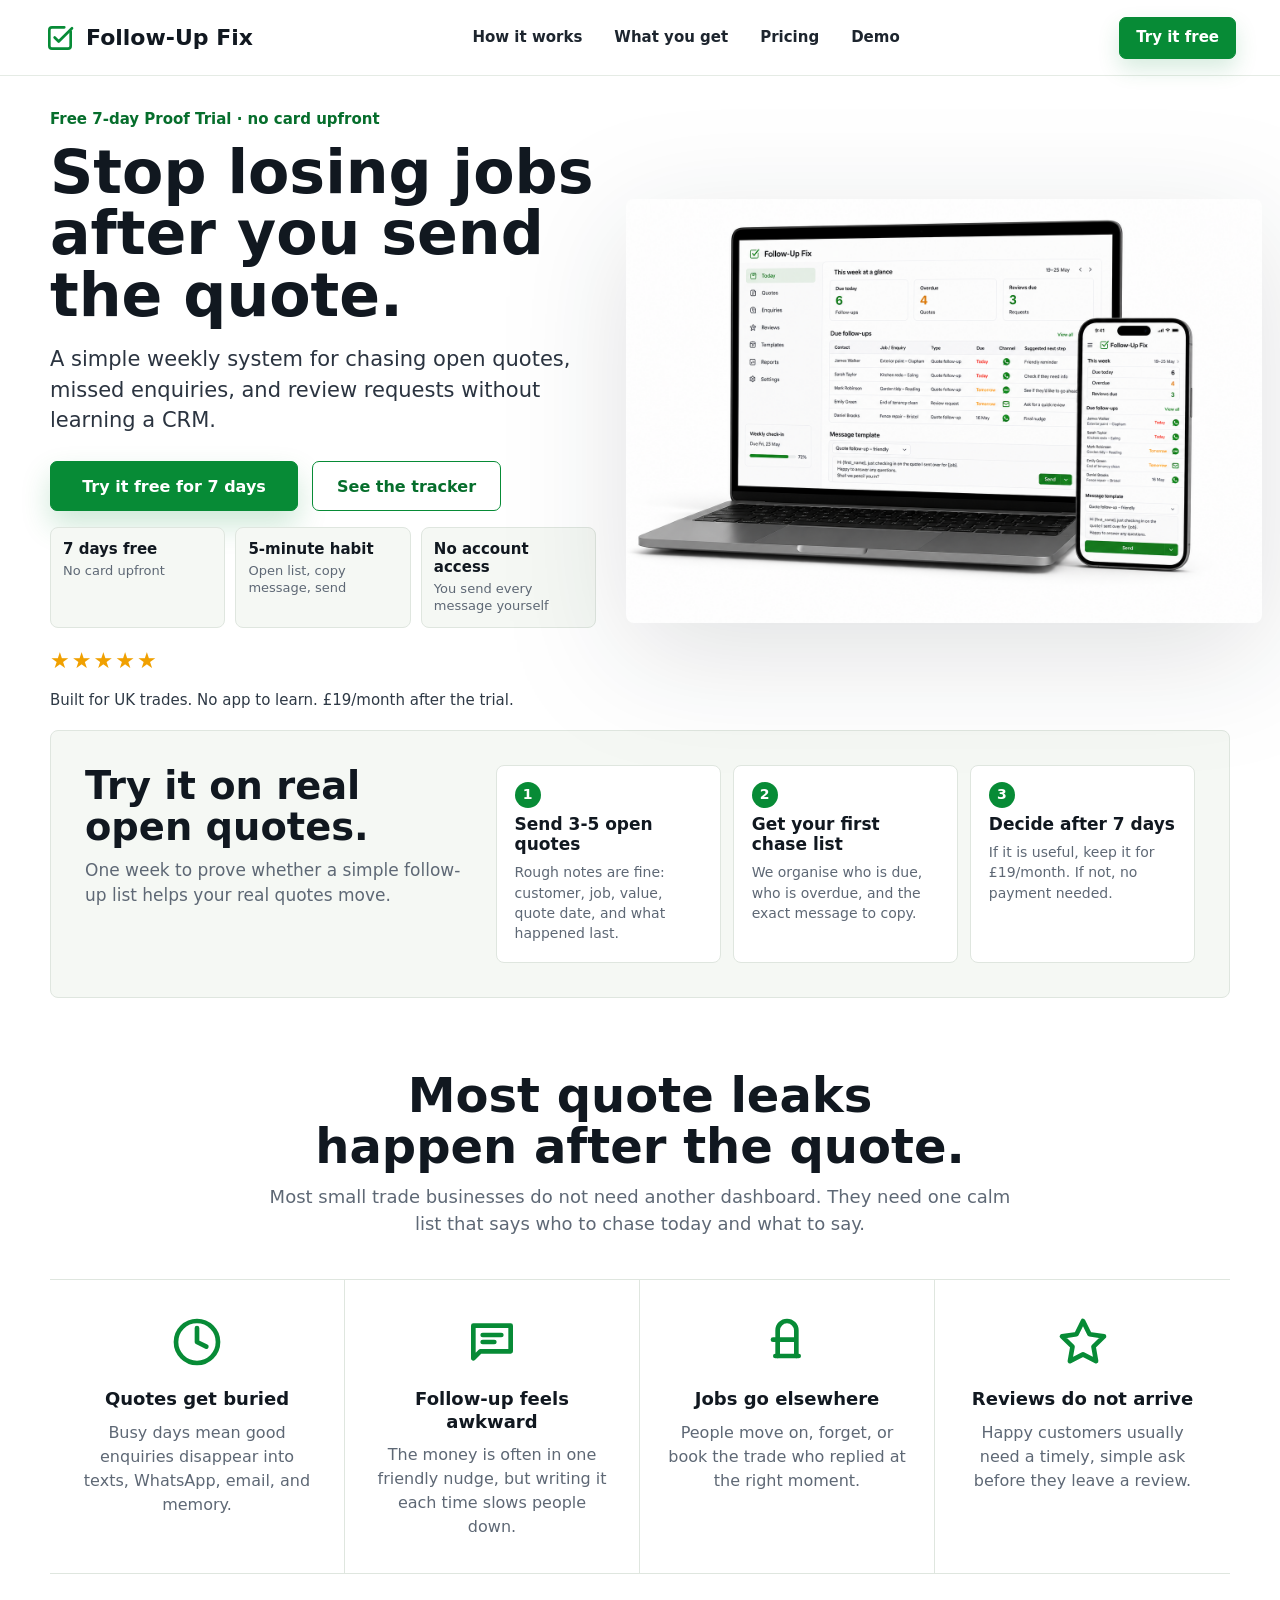
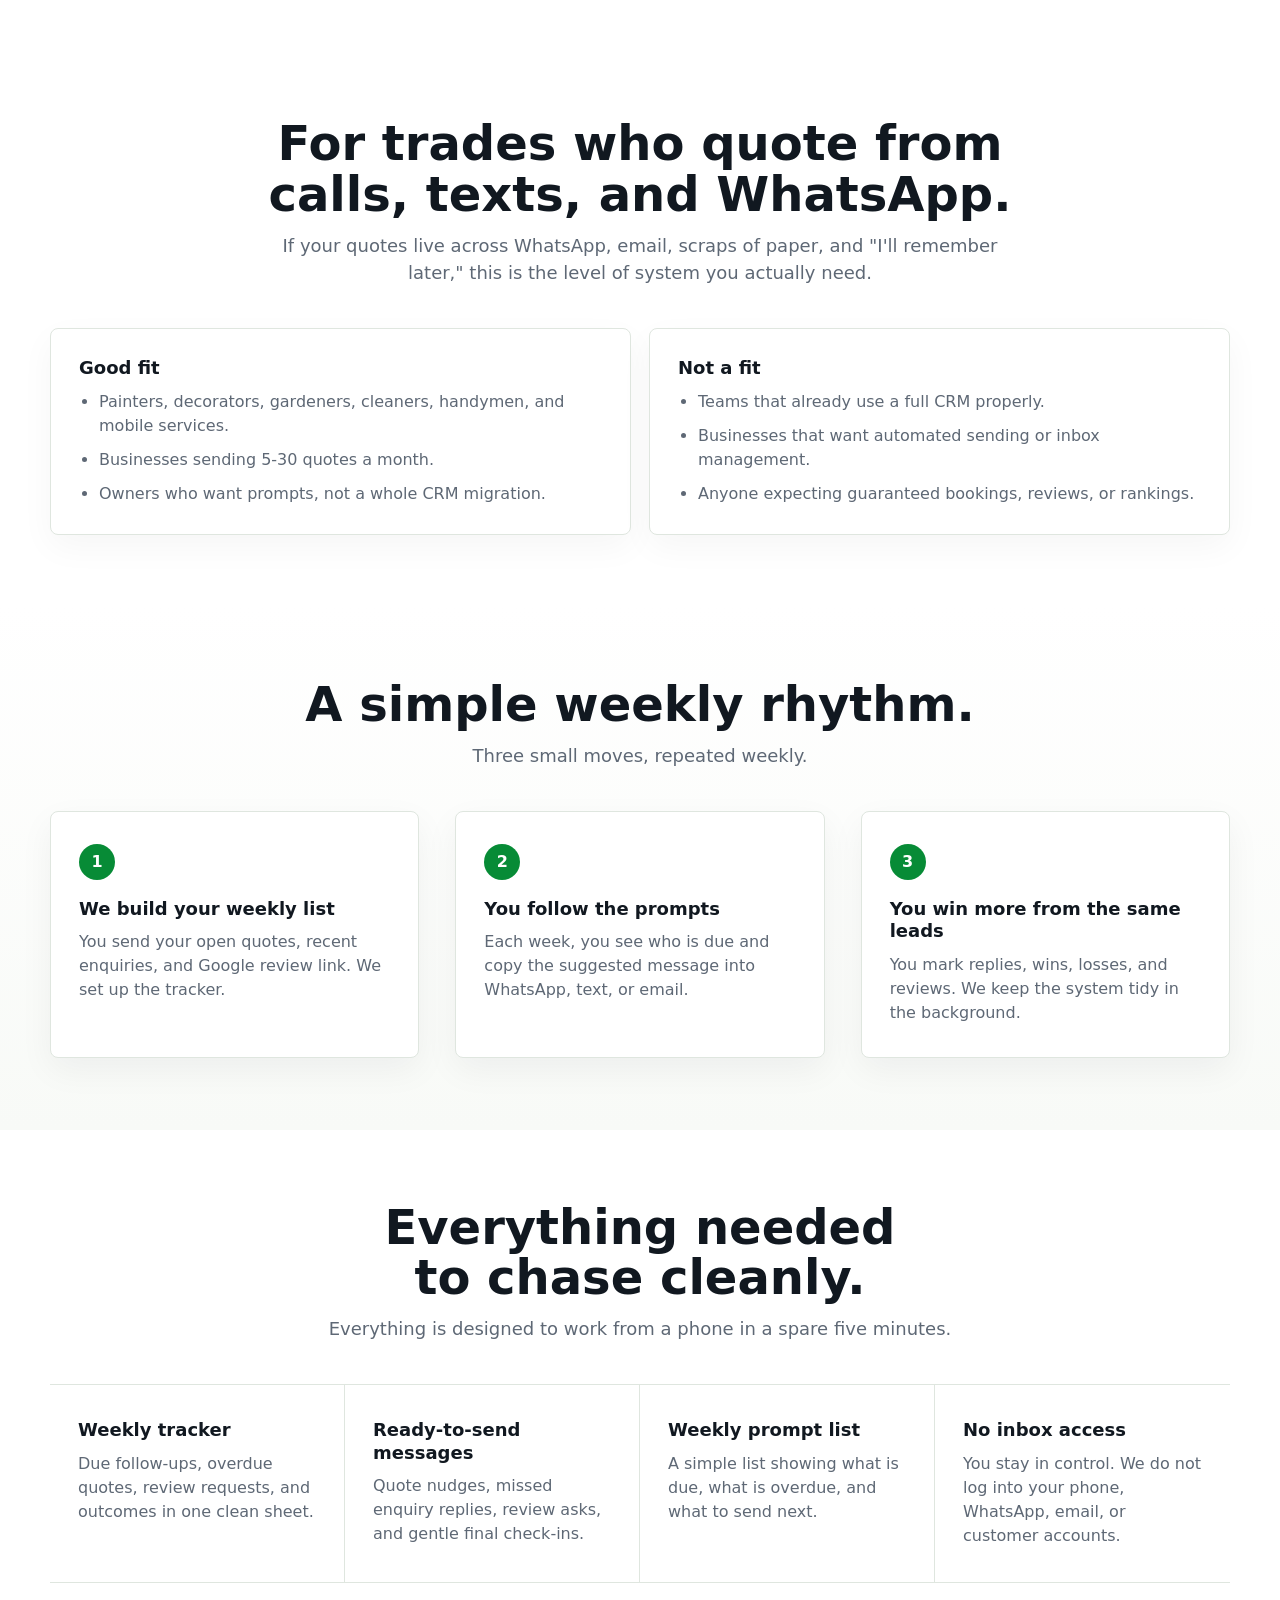
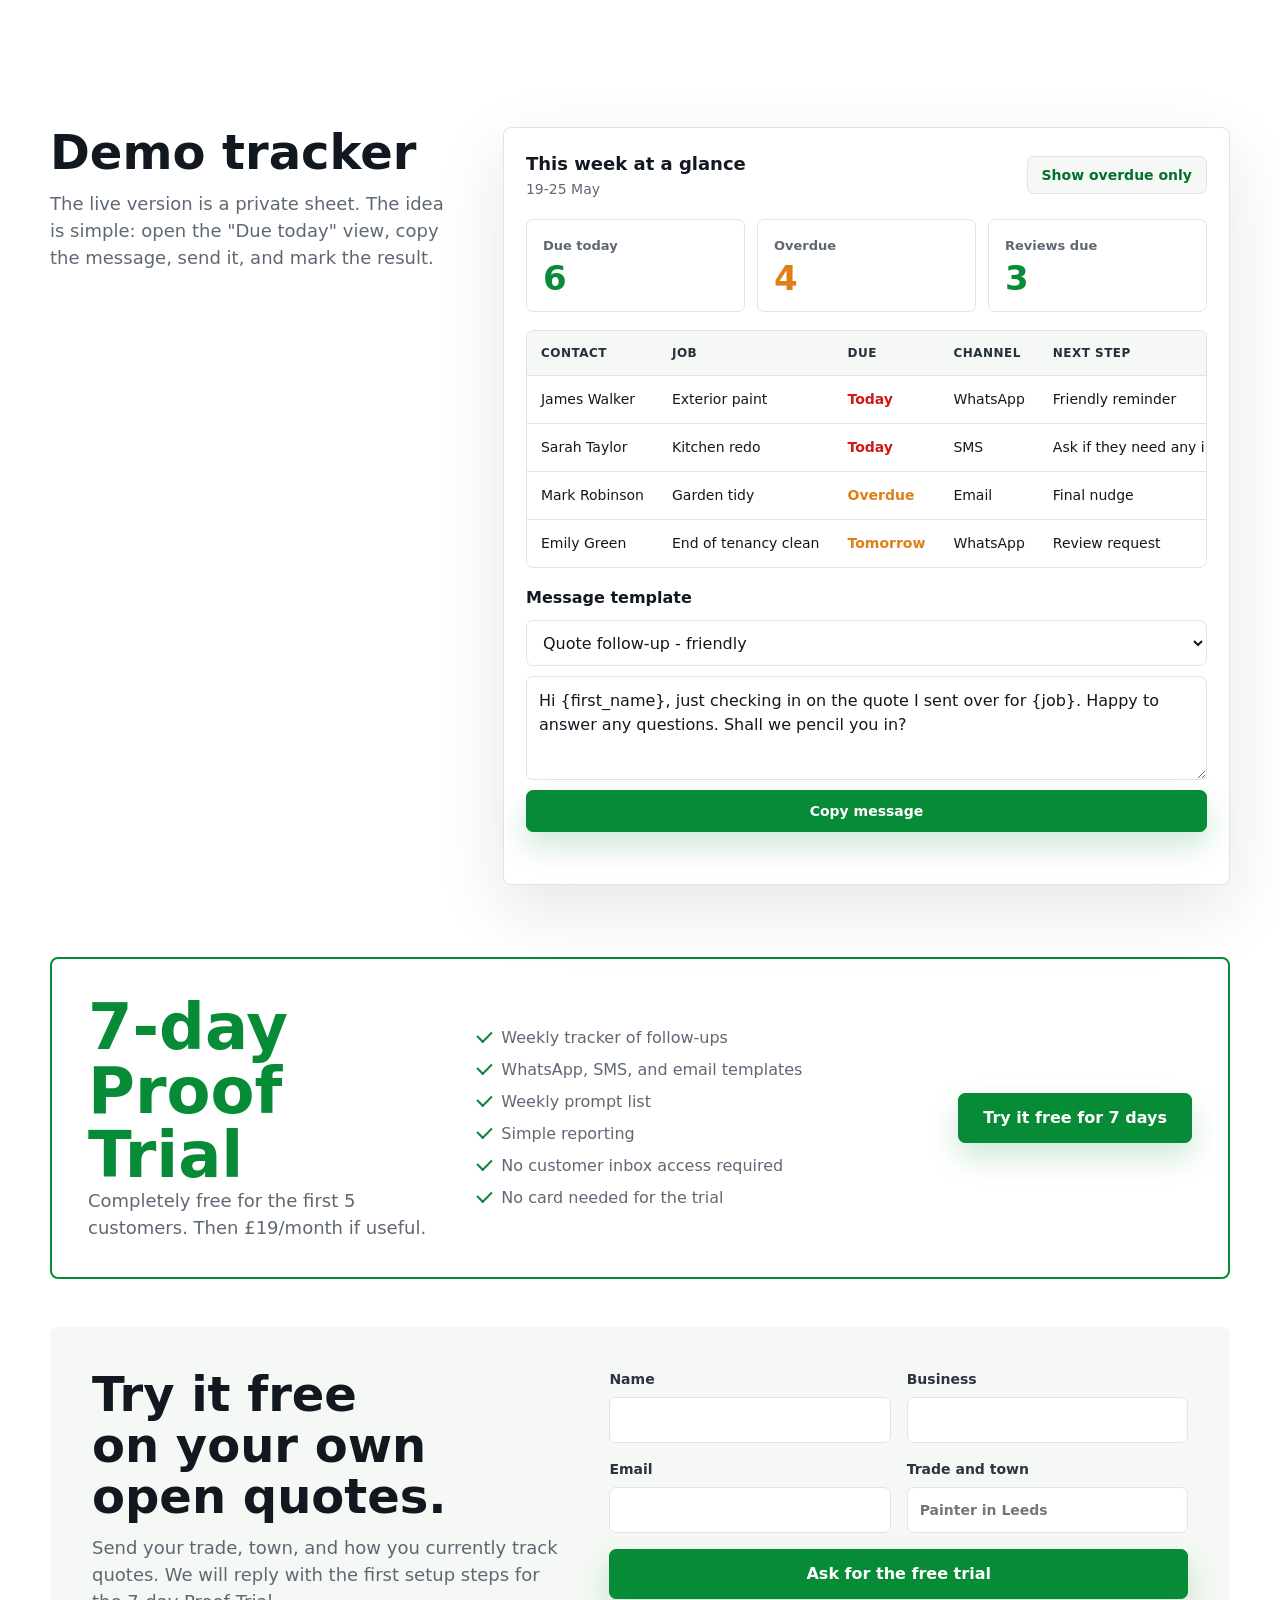
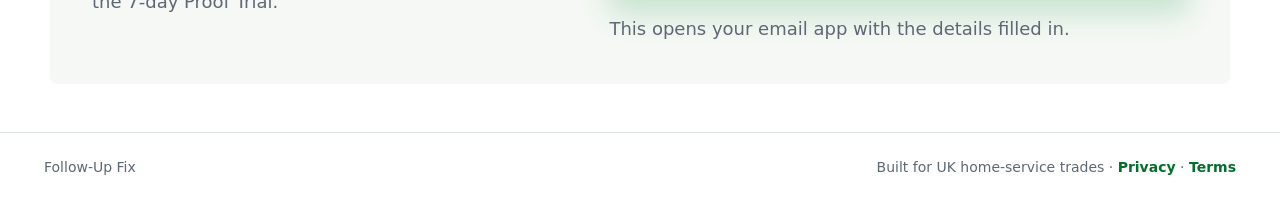
==== commit fc2fd917: "Refine landing page hierarchy and trial CTAs" ====
--- a/index.html
+++ b/index.html
@@ -34,12 +34,13 @@
         <a href="#pricing">Pricing</a>
         <a href="#demo">Demo</a>
       </nav>
-      <a class="nav-cta" href="#start">Start free trial</a>
+      <a class="nav-cta" href="#start">Try it free</a>
     </header>
 
     <main id="top">
       <section class="hero section-grid">
         <div class="hero-copy">
+          <p class="hero-kicker">Free 7-day Proof Trial &middot; no card upfront</p>
           <h1>
             <span>Stop losing jobs</span>
             <span>after you send</span>
@@ -50,8 +51,8 @@
             and review requests without learning a CRM.
           </p>
           <div class="cta-row">
-            <a class="button primary" href="#start">Start the 7-day Proof Trial</a>
-            <a class="button secondary" href="#demo">See the demo tracker</a>
+            <a class="button primary" href="#start">Try it free for 7 days</a>
+            <a class="button secondary" href="#demo">See the tracker</a>
           </div>
           <div class="hero-facts" aria-label="Offer facts">
             <div>
@@ -79,7 +80,7 @@
 
       <section class="join-flow" aria-labelledby="join-flow-title">
         <div>
-          <h2 id="join-flow-title">What happens in the free trial</h2>
+          <h2 id="join-flow-title">Try it on real open quotes.</h2>
           <p>One week to prove whether a simple follow-up list helps your real quotes move.</p>
         </div>
         <ol>
@@ -100,7 +101,7 @@
 
       <section class="problem" aria-labelledby="problem-title">
         <div class="section-heading">
-          <h2 id="problem-title">The leak is usually after the quote.</h2>
+          <h2 id="problem-title">Most quote leaks happen after the quote.</h2>
           <p>
             Most small trade businesses do not need another dashboard. They need
             one calm list that says who to chase today and what to say.
@@ -140,7 +141,7 @@
 
       <section class="fit" aria-labelledby="fit-title">
         <div class="section-heading">
-          <h2 id="fit-title">Built for businesses that quote by phone, text, and memory.</h2>
+          <h2 id="fit-title">For trades who quote from calls, texts, and WhatsApp.</h2>
           <p>If your quotes live across WhatsApp, email, scraps of paper, and "I'll remember later," this is the level of system you actually need.</p>
         </div>
         <div class="fit-grid">
@@ -165,7 +166,7 @@
 
       <section id="how" class="steps" aria-labelledby="how-title">
         <div class="section-heading">
-          <h2 id="how-title">How it works</h2>
+          <h2 id="how-title">A simple weekly rhythm.</h2>
           <p>Three small moves, repeated weekly.</p>
         </div>
         <div class="step-row">
@@ -189,7 +190,7 @@
 
       <section id="included" class="included" aria-labelledby="included-title">
         <div class="section-heading">
-          <h2 id="included-title">What you get</h2>
+          <h2 id="included-title">Everything needed to chase cleanly.</h2>
           <p>Everything is designed to work from a phone in a spare five minutes.</p>
         </div>
         <div class="included-list">
@@ -303,7 +304,7 @@
           <li>No customer inbox access required</li>
           <li>No card needed for the trial</li>
         </ul>
-        <a class="button primary" href="#start">Start the 7-day Proof Trial</a>
+        <a class="button primary" href="#start">Try it free for 7 days</a>
       </section>
 
       <section id="start" class="start" aria-labelledby="start-title">
--- a/styles.css
+++ b/styles.css
@@ -100,15 +100,33 @@
   font-weight: 650;
 }
 
-.desktop-nav a:hover,
-.nav-cta:hover {
+.desktop-nav a:hover {
   color: var(--green);
 }
 
 .nav-cta {
+  display: inline-flex;
+  align-items: center;
+  justify-content: center;
+  min-height: 42px;
+  padding: 0 16px;
+  border: 1px solid var(--green);
+  border-radius: 7px;
+  background: var(--green);
   font-size: 15px;
   font-weight: 750;
-  color: var(--green-dark);
+  color: #fff;
+  line-height: 1;
+  white-space: nowrap;
+  box-shadow: 0 10px 22px rgba(7, 139, 54, 0.16);
+  transition: transform 180ms ease, box-shadow 180ms ease, background 180ms ease;
+}
+
+.nav-cta:hover {
+  transform: translateY(-1px);
+  background: var(--green-dark);
+  color: #fff;
+  box-shadow: 0 14px 26px rgba(7, 139, 54, 0.2);
 }
 
 a:focus-visible,
@@ -146,12 +164,21 @@
   padding: 34px 0 18px;
 }
 
+.hero-kicker {
+  margin: 0 0 14px;
+  color: var(--green-dark);
+  font-size: 15px;
+  font-weight: 850;
+  line-height: 1.2;
+}
+
 .hero h1 {
   max-width: 600px;
   margin: 0 0 18px;
   font-size: clamp(44px, 4.7vw, 62px);
   line-height: 1.02;
   letter-spacing: 0;
+  text-wrap: balance;
 }
 
 .hero h1 span {
@@ -198,6 +225,14 @@
   box-shadow: 0 14px 30px rgba(7, 139, 54, 0.2);
 }
 
+.cta-row .button.primary {
+  min-width: 248px;
+}
+
+.cta-row .button.secondary {
+  min-width: 178px;
+}
+
 .button.primary:hover {
   background: var(--green-dark);
 }
@@ -287,6 +322,7 @@
   font-size: clamp(32px, 4vw, 48px);
   line-height: 1.06;
   letter-spacing: 0;
+  text-wrap: balance;
 }
 
 .section-heading p,
@@ -323,6 +359,7 @@
   margin: 0 0 10px;
   font-size: clamp(28px, 3vw, 40px);
   line-height: 1.08;
+  text-wrap: balance;
 }
 
 .join-flow p {
@@ -961,20 +998,22 @@
     justify-content: center;
     flex: 0 0 auto;
     min-height: 36px;
-    min-width: 62px;
+    min-width: 58px;
     padding: 0 11px;
     border: 1px solid var(--green);
     border-radius: 7px;
     background: #fff;
+    box-shadow: none;
     font-size: 0;
     line-height: 1;
     white-space: nowrap;
   }
 
   .nav-cta::after {
-    content: "Start";
+    content: "Try";
     font-size: 13px;
     font-weight: 800;
+    color: var(--green-dark);
   }
 
   .section-grid,
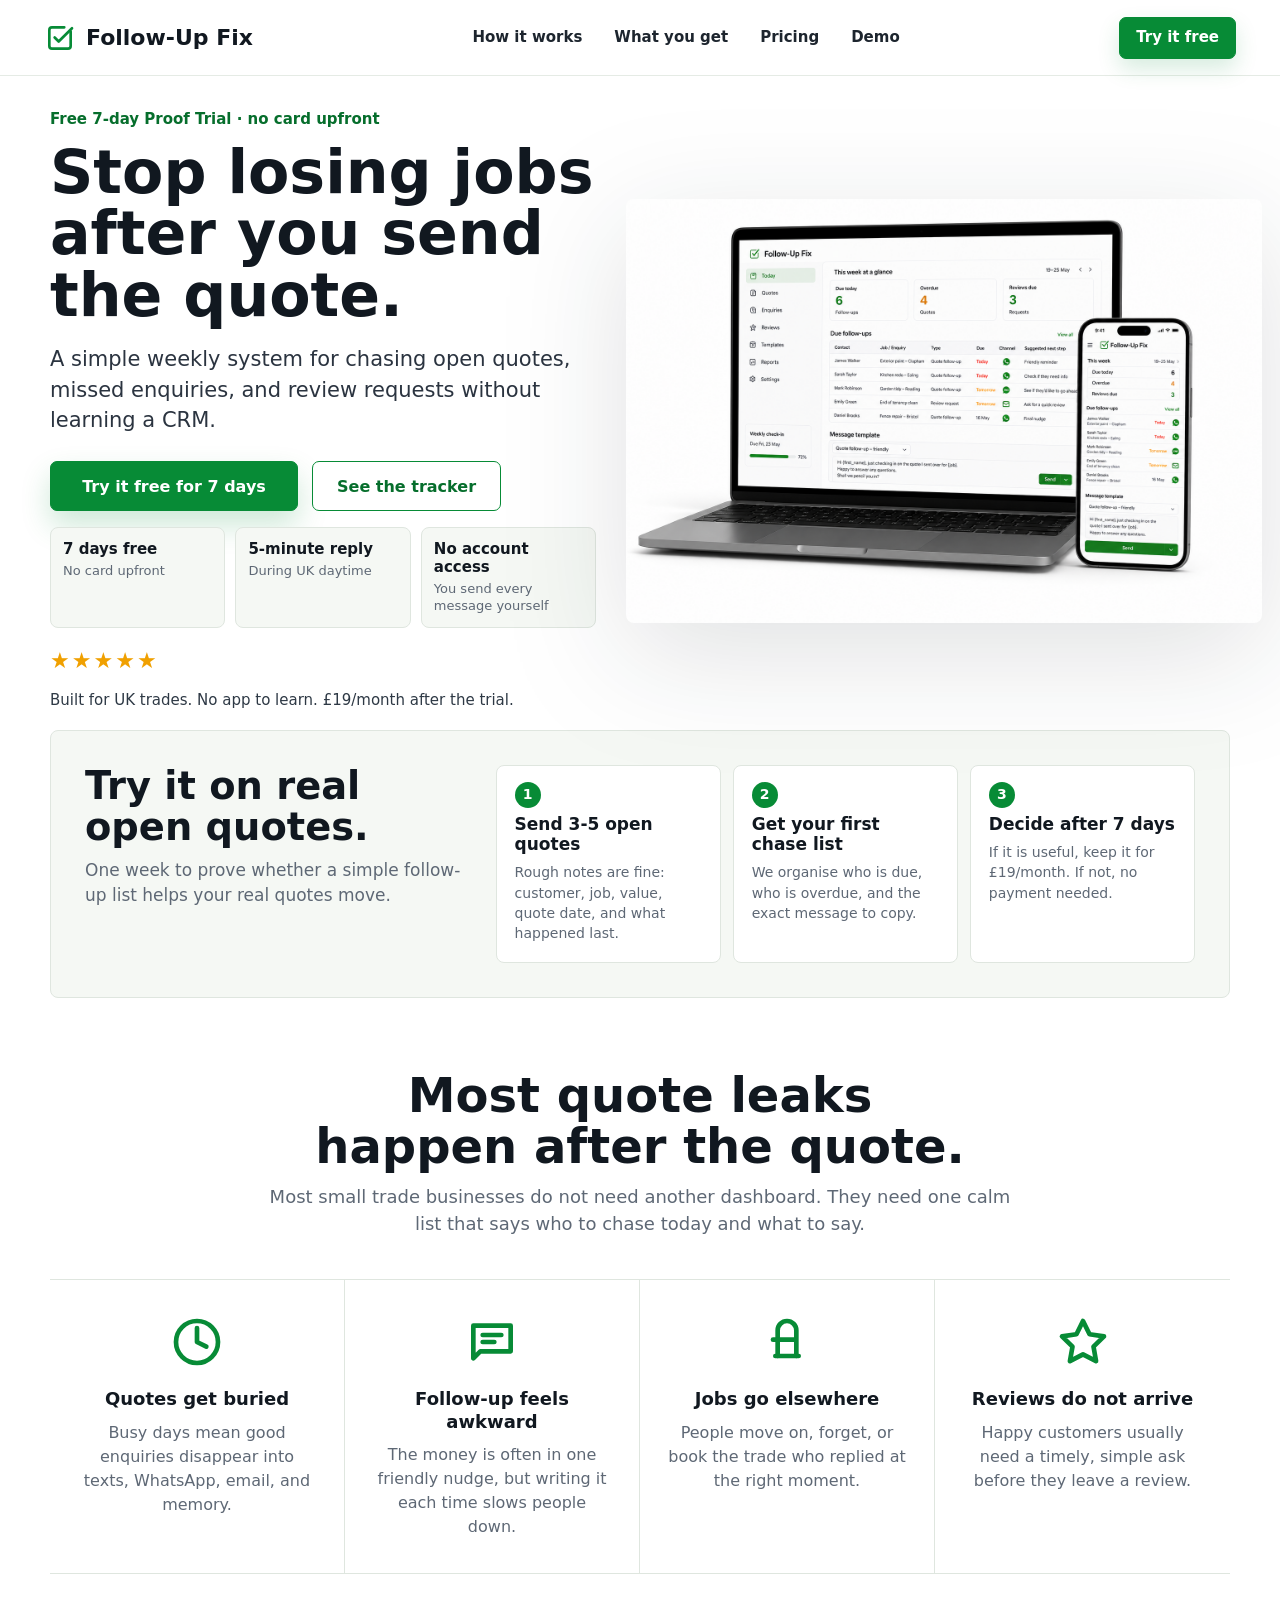
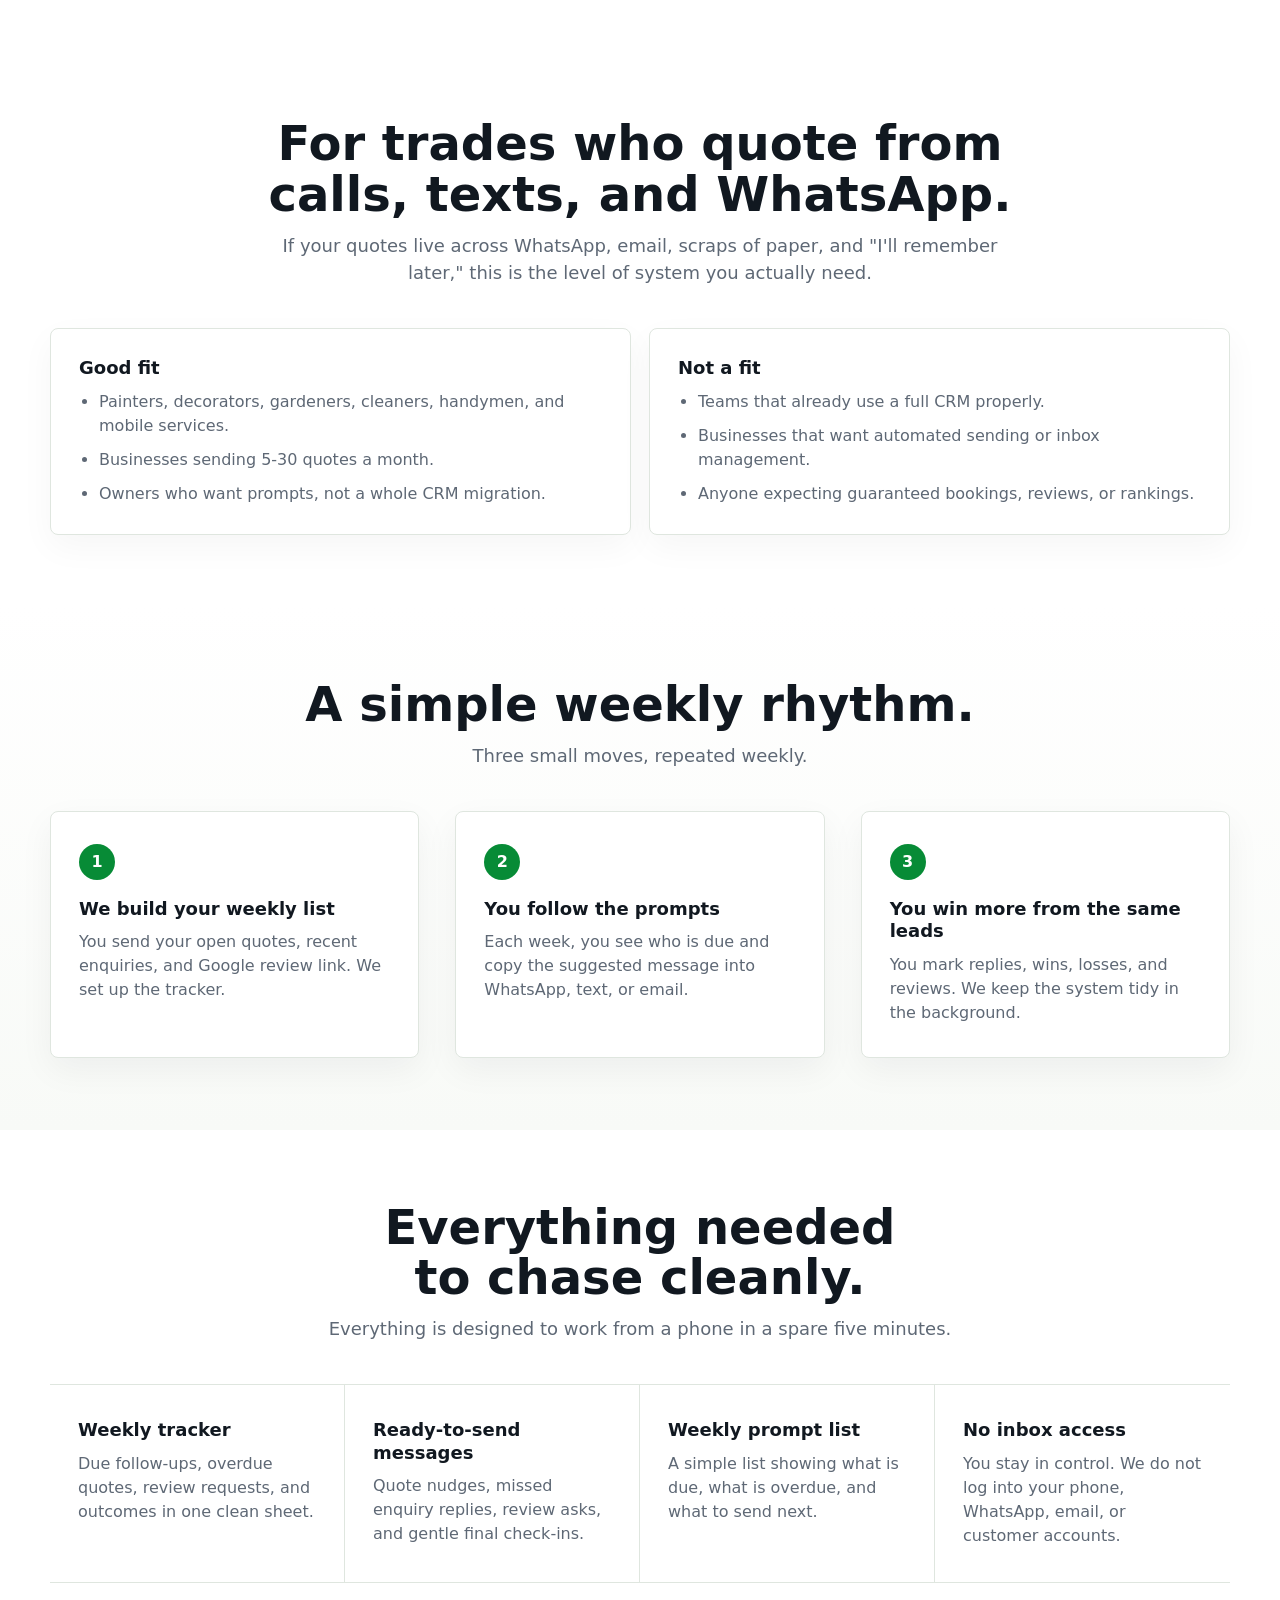
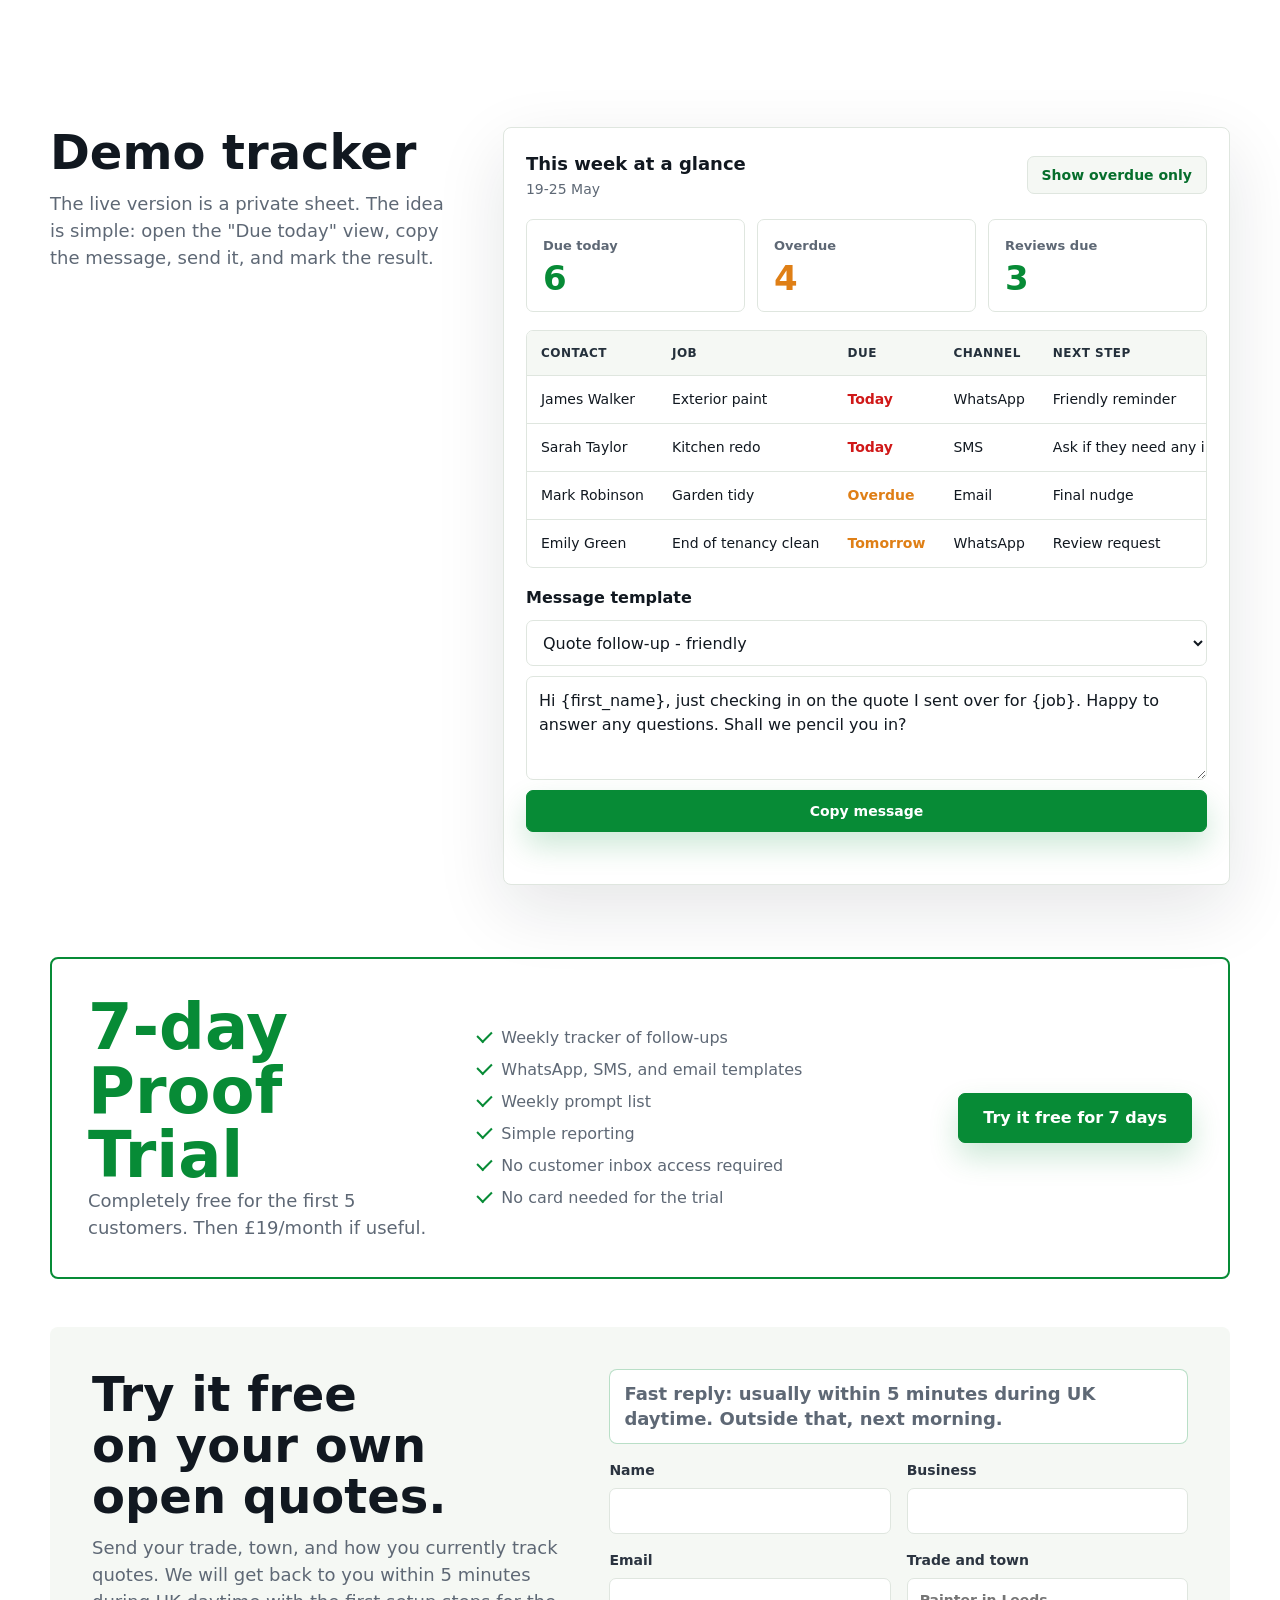
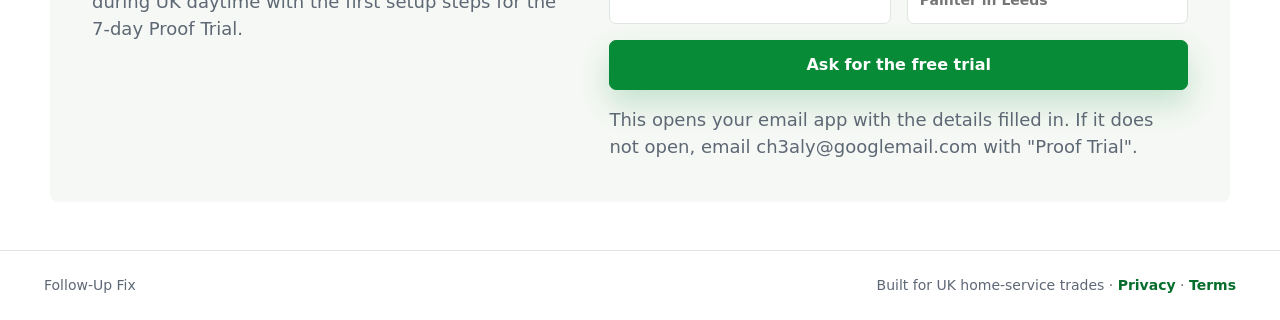
==== commit 91423e8a: "Add fast response promise to trial flow" ====
--- a/index.html
+++ b/index.html
@@ -60,8 +60,8 @@
               <span>No card upfront</span>
             </div>
             <div>
-              <strong>5-minute habit</strong>
-              <span>Open list, copy message, send</span>
+              <strong>5-minute reply</strong>
+              <span>During UK daytime</span>
             </div>
             <div>
               <strong>No account access</strong>
@@ -312,10 +312,12 @@
           <h2 id="start-title">Try it free on your own open quotes.</h2>
           <p>
             Send your trade, town, and how you currently track quotes. We will
-            reply with the first setup steps for the 7-day Proof Trial.
+            get back to you within 5 minutes during UK daytime with the first
+            setup steps for the 7-day Proof Trial.
           </p>
         </div>
         <form class="lead-form" id="leadForm">
+          <p class="response-note">Fast reply: usually within 5 minutes during UK daytime. Outside that, next morning.</p>
           <label>
             Name
             <input name="name" autocomplete="name" required>
@@ -333,7 +335,7 @@
             <input name="trade" placeholder="Painter in Leeds" required>
           </label>
           <button class="button primary" type="submit">Ask for the free trial</button>
-          <p class="form-note">This opens your email app with the details filled in.</p>
+          <p class="form-note">This opens your email app with the details filled in. If it does not open, email ch3aly@googlemail.com with "Proof Trial".</p>
         </form>
       </section>
     </main>
--- a/styles.css
+++ b/styles.css
@@ -762,6 +762,19 @@
   gap: 16px;
 }
 
+.response-note {
+  grid-column: 1 / -1;
+  margin: 0;
+  padding: 12px 14px;
+  border: 1px solid rgba(7, 139, 54, 0.28);
+  border-radius: var(--radius);
+  background: #fff;
+  color: var(--green-dark);
+  font-size: 14px;
+  font-weight: 850;
+  line-height: 1.35;
+}
+
 .lead-form label {
   display: grid;
   gap: 7px;
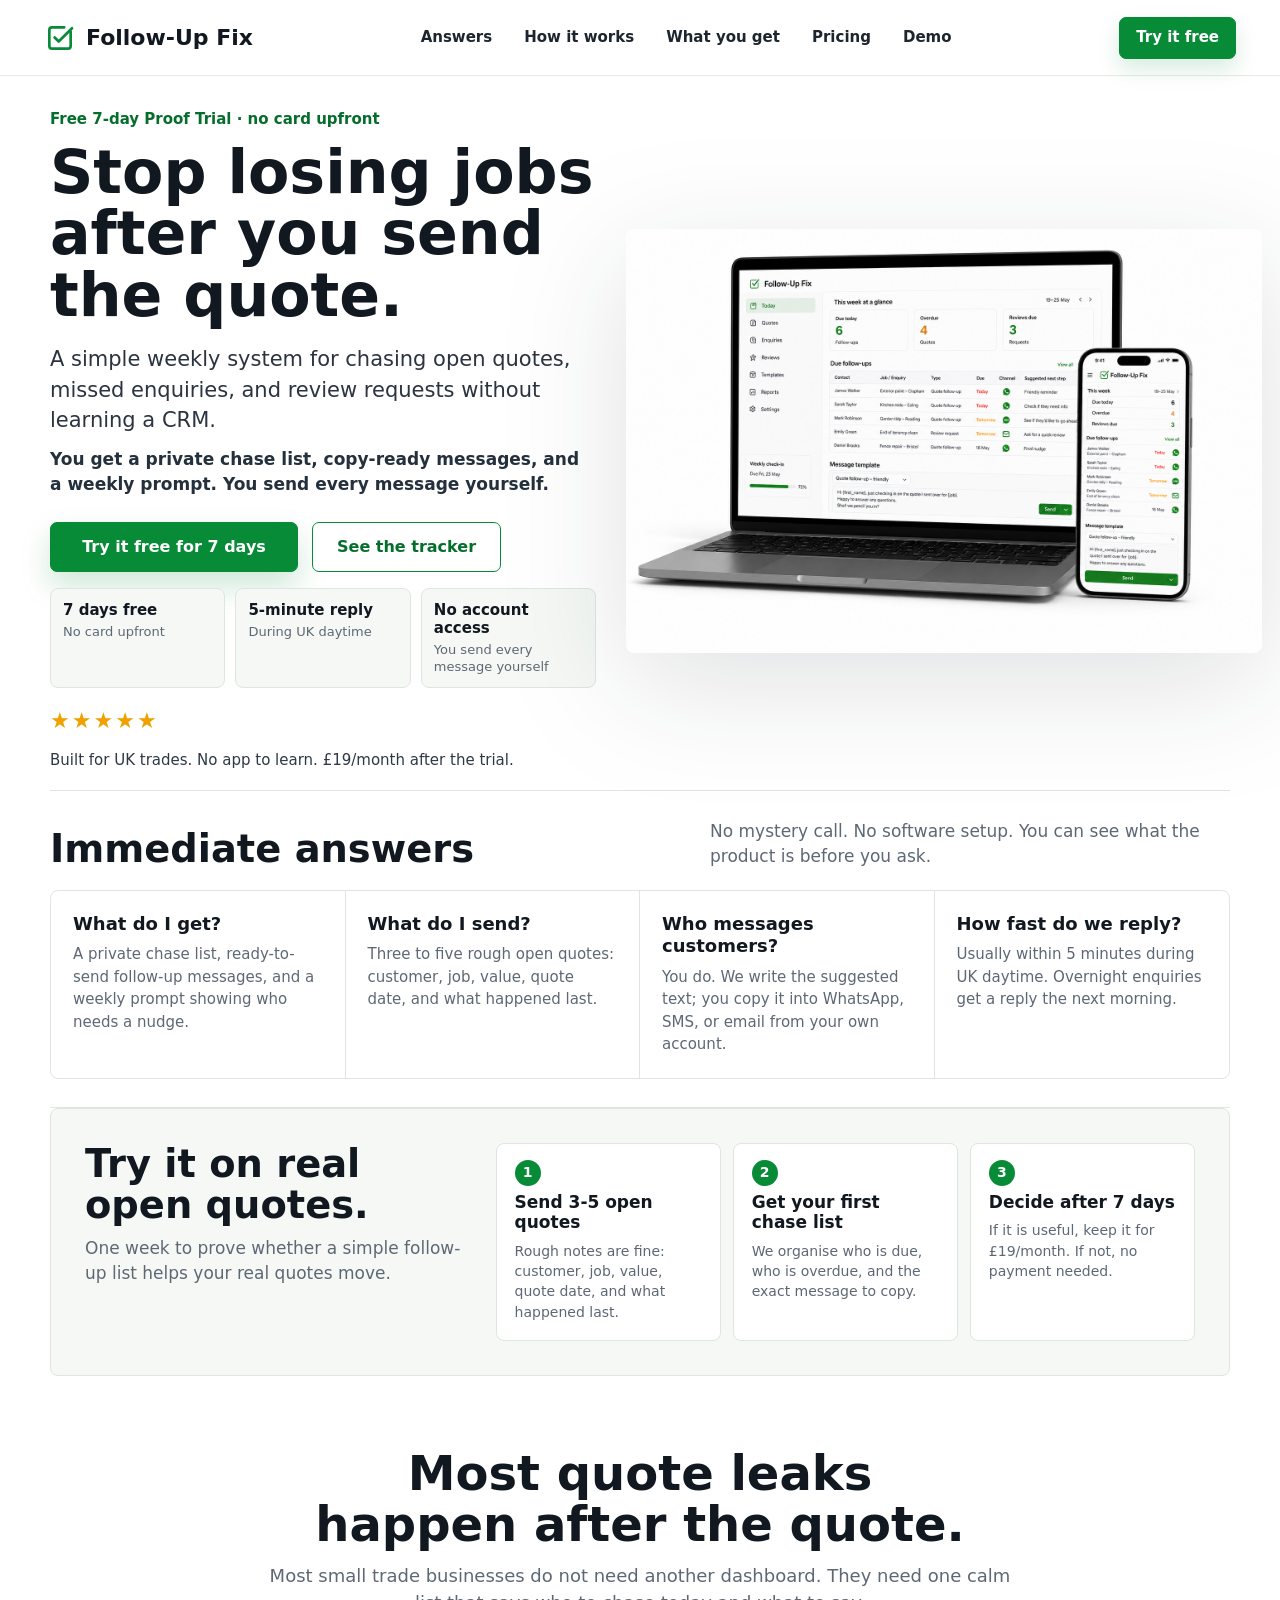
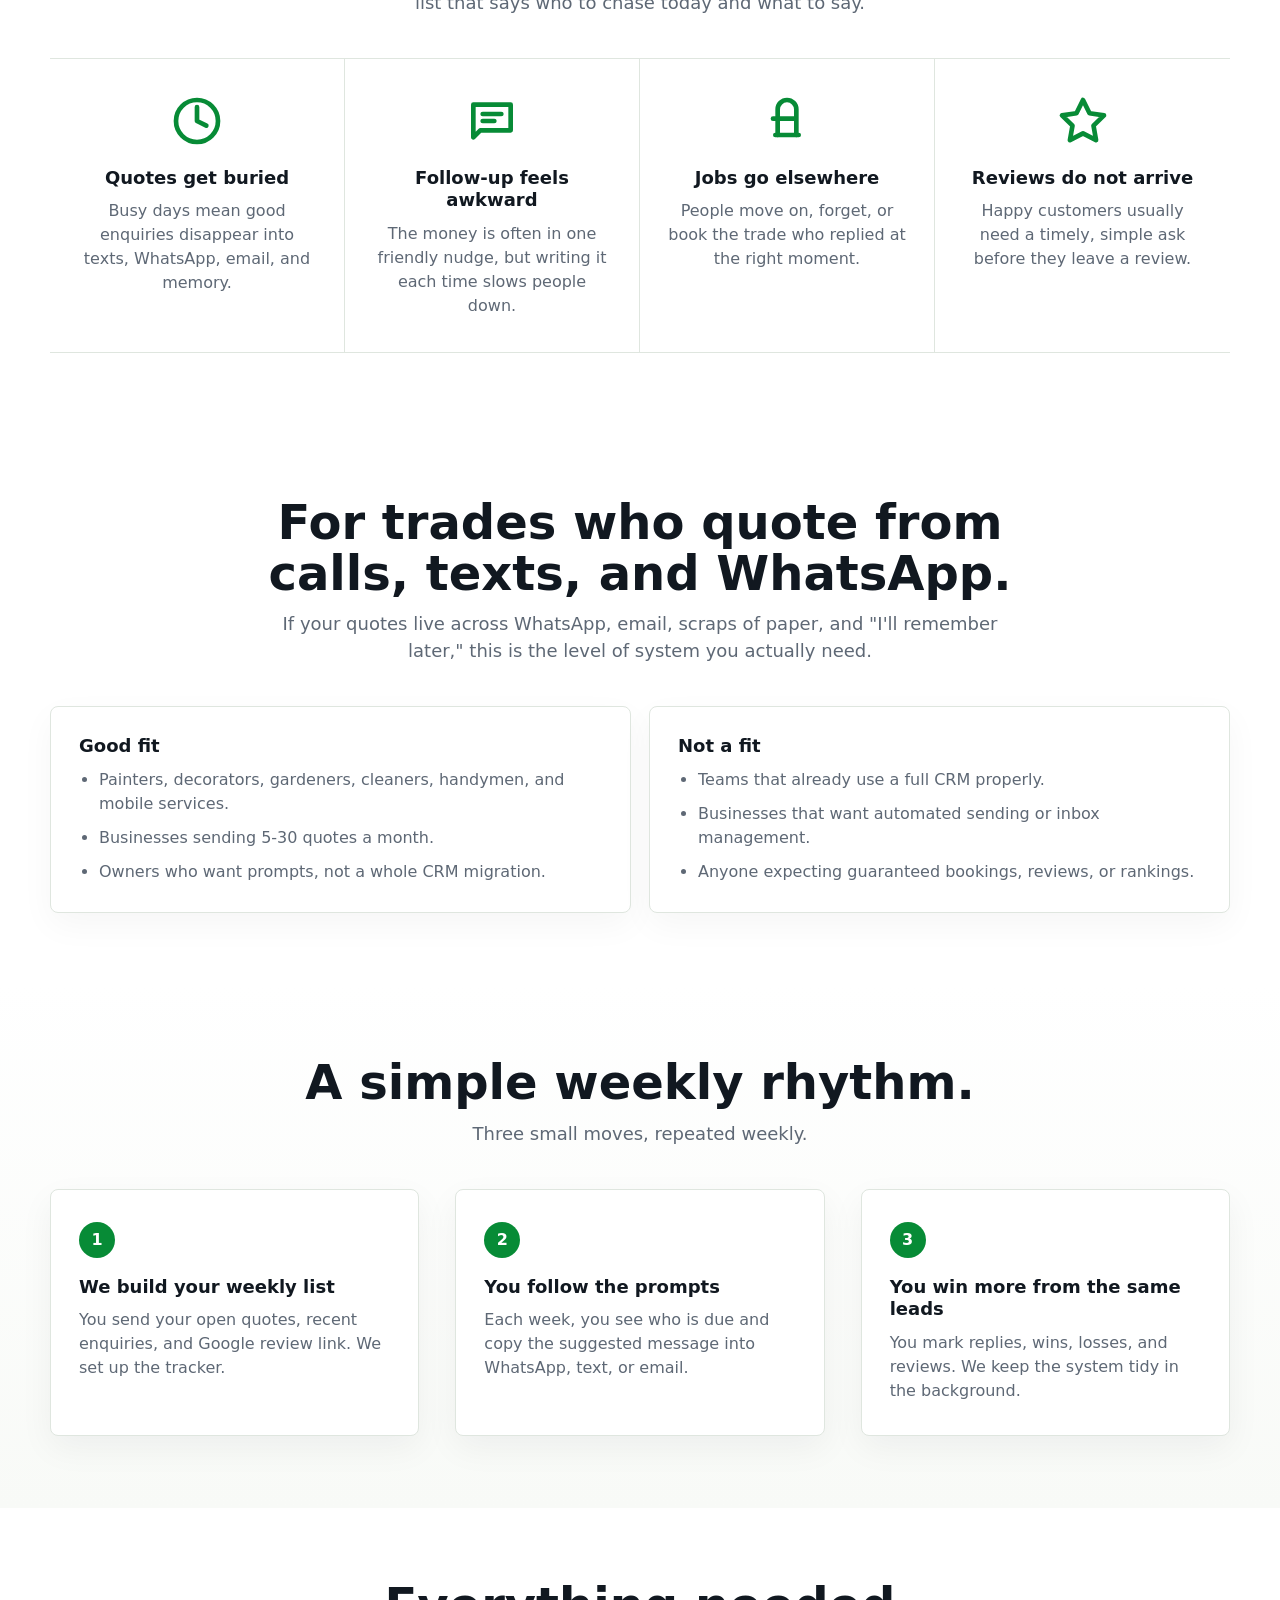
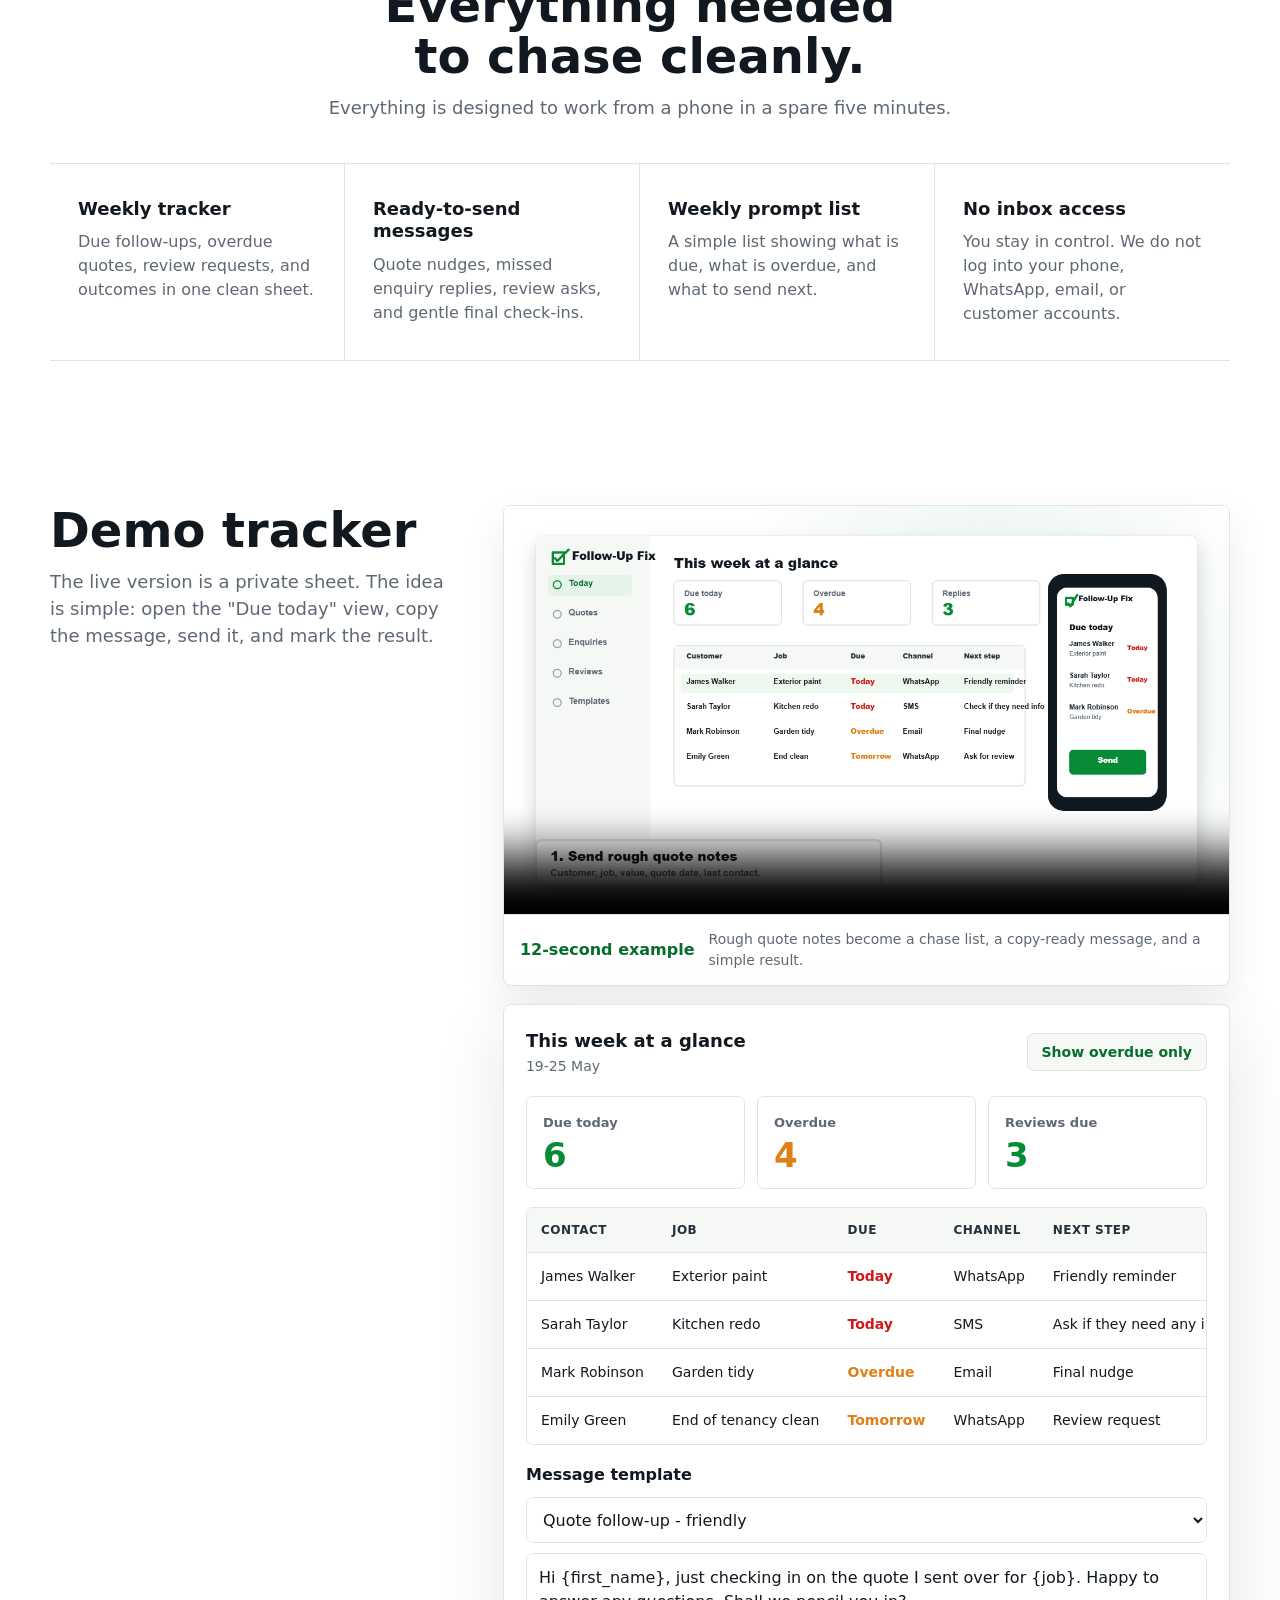
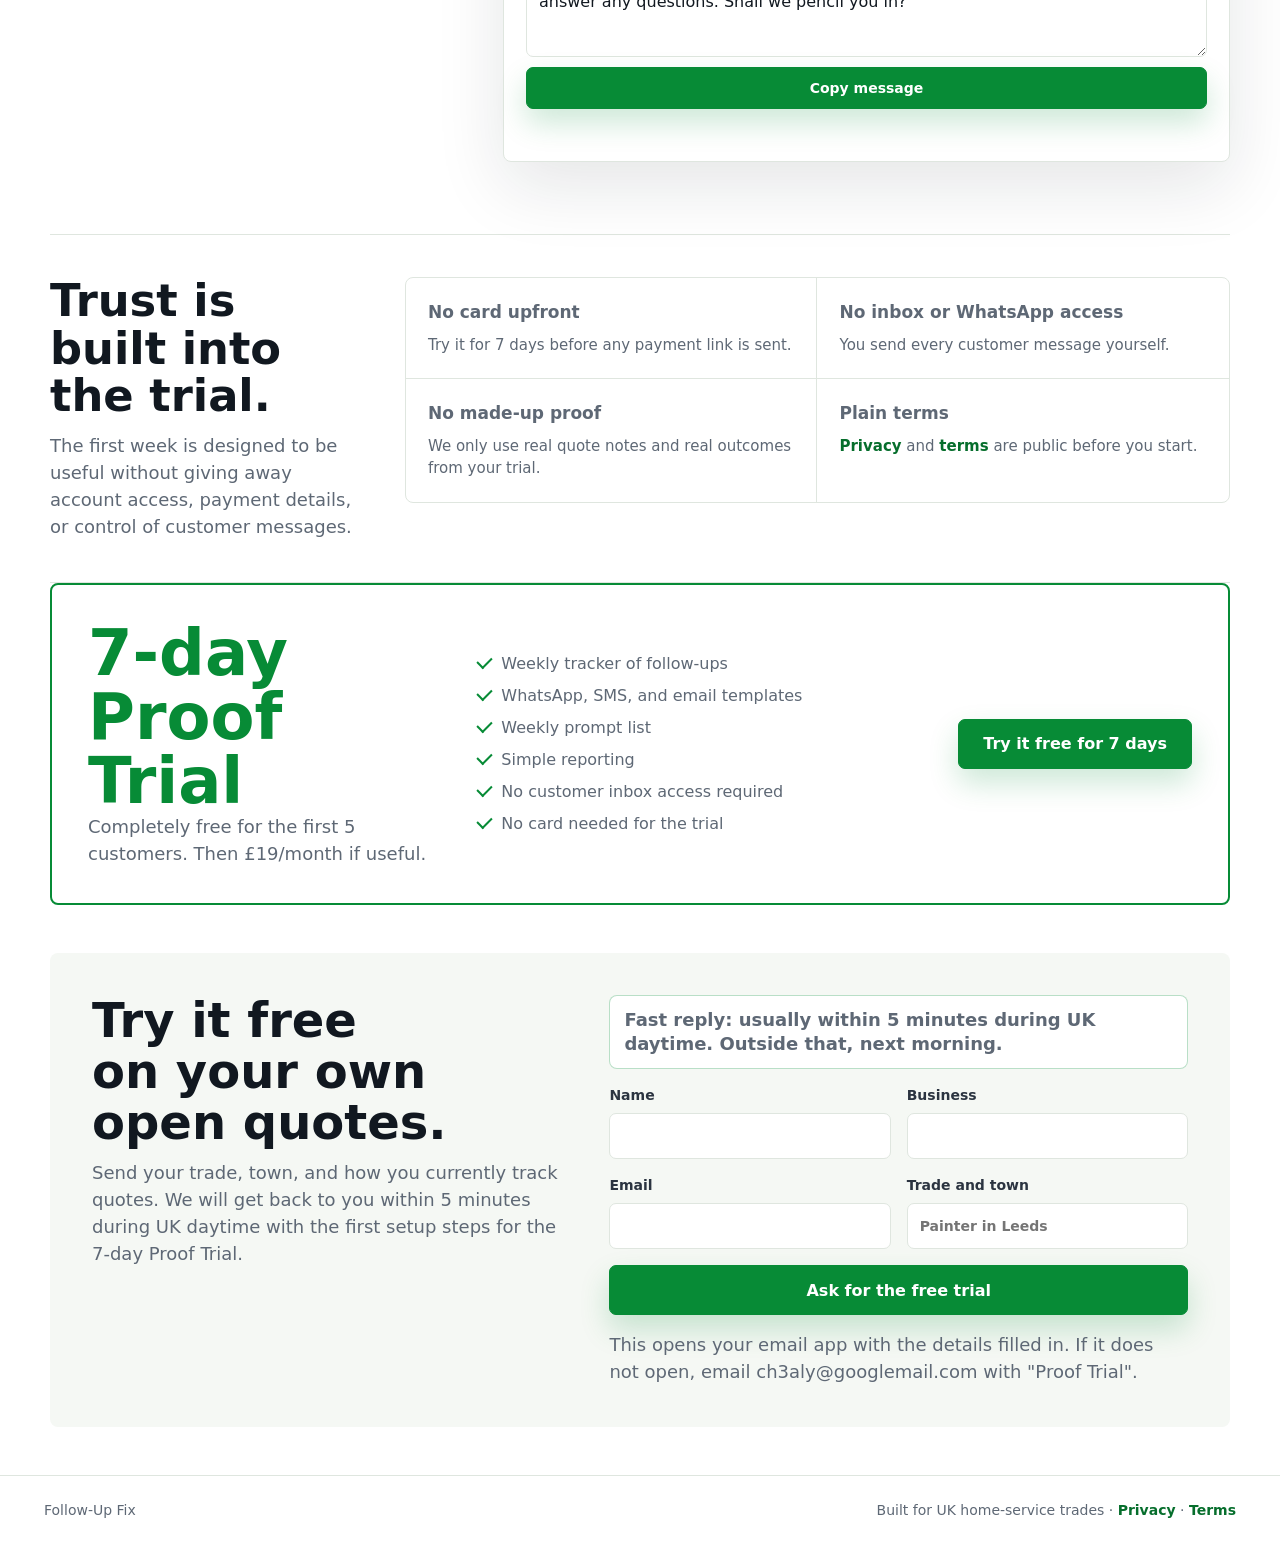
==== commit c84cef15: "Add instant answers trust and walkthrough video" ====
--- a/index.html
+++ b/index.html
@@ -29,6 +29,7 @@
         <span>Follow-Up Fix</span>
       </a>
       <nav class="desktop-nav" aria-label="Primary navigation">
+        <a href="#answers">Answers</a>
         <a href="#how">How it works</a>
         <a href="#included">What you get</a>
         <a href="#pricing">Pricing</a>
@@ -50,6 +51,10 @@
             A simple weekly system for chasing open quotes, missed enquiries,
             and review requests without learning a CRM.
           </p>
+          <p class="product-line">
+            You get a private chase list, copy-ready messages, and a weekly prompt.
+            You send every message yourself.
+          </p>
           <div class="cta-row">
             <a class="button primary" href="#start">Try it free for 7 days</a>
             <a class="button secondary" href="#demo">See the tracker</a>
@@ -78,6 +83,31 @@
         </div>
       </section>
 
+      <section id="answers" class="quick-answers" aria-labelledby="answers-title">
+        <div class="quick-answer-head">
+          <h2 id="answers-title">Immediate answers</h2>
+          <p>No mystery call. No software setup. You can see what the product is before you ask.</p>
+        </div>
+        <div class="answer-grid">
+          <article>
+            <h3>What do I get?</h3>
+            <p>A private chase list, ready-to-send follow-up messages, and a weekly prompt showing who needs a nudge.</p>
+          </article>
+          <article>
+            <h3>What do I send?</h3>
+            <p>Three to five rough open quotes: customer, job, value, quote date, and what happened last.</p>
+          </article>
+          <article>
+            <h3>Who messages customers?</h3>
+            <p>You do. We write the suggested text; you copy it into WhatsApp, SMS, or email from your own account.</p>
+          </article>
+          <article>
+            <h3>How fast do we reply?</h3>
+            <p>Usually within 5 minutes during UK daytime. Overnight enquiries get a reply the next morning.</p>
+          </article>
+        </div>
+      </section>
+
       <section class="join-flow" aria-labelledby="join-flow-title">
         <div>
           <h2 id="join-flow-title">Try it on real open quotes.</h2>
@@ -221,74 +251,111 @@
             "Due today" view, copy the message, send it, and mark the result.
           </p>
         </div>
-        <div class="tracker-shell" role="region" aria-label="Demo quote tracker">
-          <div class="tracker-top">
-            <div>
-              <strong>This week at a glance</strong>
-              <span>19-25 May</span>
-            </div>
-            <button class="mini-button" id="toggleRows" type="button">Show overdue only</button>
+        <div class="demo-stack">
+          <figure class="video-shell">
+            <video controls muted playsinline preload="metadata" poster="assets/example-walkthrough-poster.png">
+              <source src="assets/example-walkthrough.webm" type="video/webm">
+              Your browser cannot play this short walkthrough. The demo tracker below shows the same flow.
+            </video>
+            <figcaption>
+              <strong>12-second example</strong>
+              <span>Rough quote notes become a chase list, a copy-ready message, and a simple result.</span>
+            </figcaption>
+          </figure>
+          <div class="tracker-shell" role="region" aria-label="Demo quote tracker">
+            <div class="tracker-top">
+              <div>
+                <strong>This week at a glance</strong>
+                <span>19-25 May</span>
+              </div>
+              <button class="mini-button" id="toggleRows" type="button">Show overdue only</button>
+            </div>
+            <div class="metric-grid">
+              <div><span>Due today</span><strong>6</strong></div>
+              <div><span>Overdue</span><strong class="amber">4</strong></div>
+              <div><span>Reviews due</span><strong>3</strong></div>
+            </div>
+            <div class="table-wrap">
+              <table>
+                <thead>
+                  <tr>
+                    <th>Contact</th>
+                    <th>Job</th>
+                    <th>Due</th>
+                    <th>Channel</th>
+                    <th>Next step</th>
+                  </tr>
+                </thead>
+                <tbody id="demoRows">
+                  <tr data-status="today">
+                    <td>James Walker</td>
+                    <td>Exterior paint</td>
+                    <td><span class="status today">Today</span></td>
+                    <td>WhatsApp</td>
+                    <td>Friendly reminder</td>
+                  </tr>
+                  <tr data-status="today">
+                    <td>Sarah Taylor</td>
+                    <td>Kitchen redo</td>
+                    <td><span class="status today">Today</span></td>
+                    <td>SMS</td>
+                    <td>Ask if they need any info</td>
+                  </tr>
+                  <tr data-status="overdue">
+                    <td>Mark Robinson</td>
+                    <td>Garden tidy</td>
+                    <td><span class="status overdue">Overdue</span></td>
+                    <td>Email</td>
+                    <td>Final nudge</td>
+                  </tr>
+                  <tr data-status="review">
+                    <td>Emily Green</td>
+                    <td>End of tenancy clean</td>
+                    <td><span class="status review">Tomorrow</span></td>
+                    <td>WhatsApp</td>
+                    <td>Review request</td>
+                  </tr>
+                </tbody>
+              </table>
+            </div>
+            <div class="message-box">
+              <label for="messageSelect">Message template</label>
+              <select id="messageSelect">
+                <option value="quote">Quote follow-up - friendly</option>
+                <option value="enquiry">Missed enquiry reply</option>
+                <option value="review">Review request</option>
+              </select>
+              <textarea id="messageOutput" readonly></textarea>
+              <button class="button primary small" id="copyMessage" type="button">Copy message</button>
+              <span id="copyStatus" role="status" aria-live="polite"></span>
+            </div>
           </div>
-          <div class="metric-grid">
-            <div><span>Due today</span><strong>6</strong></div>
-            <div><span>Overdue</span><strong class="amber">4</strong></div>
-            <div><span>Reviews due</span><strong>3</strong></div>
-          </div>
-          <div class="table-wrap">
-            <table>
-              <thead>
-                <tr>
-                  <th>Contact</th>
-                  <th>Job</th>
-                  <th>Due</th>
-                  <th>Channel</th>
-                  <th>Next step</th>
-                </tr>
-              </thead>
-              <tbody id="demoRows">
-                <tr data-status="today">
-                  <td>James Walker</td>
-                  <td>Exterior paint</td>
-                  <td><span class="status today">Today</span></td>
-                  <td>WhatsApp</td>
-                  <td>Friendly reminder</td>
-                </tr>
-                <tr data-status="today">
-                  <td>Sarah Taylor</td>
-                  <td>Kitchen redo</td>
-                  <td><span class="status today">Today</span></td>
-                  <td>SMS</td>
-                  <td>Ask if they need any info</td>
-                </tr>
-                <tr data-status="overdue">
-                  <td>Mark Robinson</td>
-                  <td>Garden tidy</td>
-                  <td><span class="status overdue">Overdue</span></td>
-                  <td>Email</td>
-                  <td>Final nudge</td>
-                </tr>
-                <tr data-status="review">
-                  <td>Emily Green</td>
-                  <td>End of tenancy clean</td>
-                  <td><span class="status review">Tomorrow</span></td>
-                  <td>WhatsApp</td>
-                  <td>Review request</td>
-                </tr>
-              </tbody>
-            </table>
-          </div>
-          <div class="message-box">
-            <label for="messageSelect">Message template</label>
-            <select id="messageSelect">
-              <option value="quote">Quote follow-up - friendly</option>
-              <option value="enquiry">Missed enquiry reply</option>
-              <option value="review">Review request</option>
-            </select>
-            <textarea id="messageOutput" readonly></textarea>
-            <button class="button primary small" id="copyMessage" type="button">Copy message</button>
-            <span id="copyStatus" role="status" aria-live="polite"></span>
-          </div>
-        </div>
+        </div>
+      </section>
+
+      <section id="trust" class="trust-panel" aria-labelledby="trust-title">
+        <div>
+          <h2 id="trust-title">Trust is built into the trial.</h2>
+          <p>The first week is designed to be useful without giving away account access, payment details, or control of customer messages.</p>
+        </div>
+        <ul class="trust-list">
+          <li>
+            <strong>No card upfront</strong>
+            <span>Try it for 7 days before any payment link is sent.</span>
+          </li>
+          <li>
+            <strong>No inbox or WhatsApp access</strong>
+            <span>You send every customer message yourself.</span>
+          </li>
+          <li>
+            <strong>No made-up proof</strong>
+            <span>We only use real quote notes and real outcomes from your trial.</span>
+          </li>
+          <li>
+            <strong>Plain terms</strong>
+            <span><a href="privacy.html">Privacy</a> and <a href="terms.html">terms</a> are public before you start.</span>
+          </li>
+        </ul>
       </section>
 
       <section id="pricing" class="pricing" aria-labelledby="pricing-title">
--- a/styles.css
+++ b/styles.css
@@ -25,6 +25,10 @@
   scroll-behavior: smooth;
 }
 
+[id] {
+  scroll-margin-top: 96px;
+}
+
 body {
   margin: 0;
   background: var(--bg);
@@ -149,6 +153,8 @@
 .steps,
 .included,
 .demo,
+.quick-answers,
+.trust-panel,
 .pricing,
 .start {
   width: min(var(--page-max), calc(100% - var(--page-gutter)));
@@ -191,6 +197,15 @@
   color: #2b3440;
   font-size: clamp(17px, 1.8vw, 21px);
   line-height: 1.45;
+}
+
+.product-line {
+  max-width: 560px;
+  margin: 12px 0 0;
+  color: #24303b;
+  font-size: 17px;
+  font-weight: 750;
+  line-height: 1.42;
 }
 
 .cta-row {
@@ -339,9 +354,70 @@
 .steps,
 .included,
 .demo,
+.quick-answers,
+.trust-panel,
 .pricing,
 .start {
   padding: 72px 0;
+}
+
+.quick-answers {
+  padding-top: 28px;
+  padding-bottom: 28px;
+  border-top: 1px solid var(--line);
+  border-bottom: 1px solid var(--line);
+}
+
+.quick-answer-head {
+  display: flex;
+  align-items: end;
+  justify-content: space-between;
+  gap: 32px;
+  margin-bottom: 20px;
+}
+
+.quick-answer-head h2 {
+  margin: 0;
+  font-size: clamp(28px, 3vw, 42px);
+  line-height: 1.06;
+  letter-spacing: 0;
+  text-wrap: balance;
+}
+
+.quick-answer-head p {
+  max-width: 520px;
+  margin: 0;
+  color: var(--muted);
+  font-size: 17px;
+}
+
+.answer-grid {
+  display: grid;
+  grid-template-columns: repeat(4, minmax(0, 1fr));
+  overflow: hidden;
+  border: 1px solid var(--line);
+  border-radius: var(--radius);
+  background: #fff;
+}
+
+.answer-grid article {
+  padding: 22px;
+  border-right: 1px solid var(--line);
+}
+
+.answer-grid article:last-child {
+  border-right: 0;
+}
+
+.answer-grid h3 {
+  margin: 0 0 8px;
+  font-size: 18px;
+}
+
+.answer-grid p {
+  margin: 0;
+  color: var(--muted);
+  font-size: 15px;
 }
 
 .join-flow {
@@ -549,6 +625,47 @@
   top: 110px;
 }
 
+.demo-stack {
+  display: grid;
+  gap: 18px;
+  min-width: 0;
+}
+
+.video-shell {
+  margin: 0;
+  overflow: hidden;
+  border: 1px solid var(--line);
+  border-radius: var(--radius);
+  background: #fff;
+  box-shadow: 0 18px 42px rgba(17, 24, 32, 0.08);
+}
+
+.video-shell video {
+  display: block;
+  width: 100%;
+  aspect-ratio: 16 / 9;
+  background: var(--soft);
+}
+
+.video-shell figcaption {
+  display: flex;
+  align-items: center;
+  gap: 14px;
+  padding: 14px 16px;
+  border-top: 1px solid var(--line);
+}
+
+.video-shell figcaption strong {
+  flex: 0 0 auto;
+  color: var(--green-dark);
+  font-weight: 850;
+}
+
+.video-shell figcaption span {
+  color: var(--muted);
+  font-size: 14px;
+}
+
 .tracker-shell {
   min-width: 0;
   padding: 22px;
@@ -744,6 +861,78 @@
   transform: rotate(45deg);
 }
 
+.trust-panel {
+  display: grid;
+  grid-template-columns: 0.55fr 1.45fr;
+  gap: 42px;
+  align-items: start;
+  padding-top: 42px;
+  padding-bottom: 42px;
+  border-top: 1px solid var(--line);
+  border-bottom: 1px solid var(--line);
+}
+
+.trust-panel h2 {
+  margin: 0 0 12px;
+  font-size: clamp(30px, 3.5vw, 46px);
+  line-height: 1.06;
+  letter-spacing: 0;
+  text-wrap: balance;
+}
+
+.trust-panel p {
+  margin: 0;
+  color: var(--muted);
+  font-size: 18px;
+}
+
+.trust-list {
+  display: grid;
+  grid-template-columns: repeat(2, minmax(0, 1fr));
+  gap: 0;
+  margin: 0;
+  padding: 0;
+  border: 1px solid var(--line);
+  border-radius: var(--radius);
+  background: #fff;
+  list-style: none;
+  overflow: hidden;
+}
+
+.trust-list li {
+  padding: 22px;
+  border-right: 1px solid var(--line);
+  border-bottom: 1px solid var(--line);
+}
+
+.trust-list li:nth-child(2n) {
+  border-right: 0;
+}
+
+.trust-list li:nth-last-child(-n + 2) {
+  border-bottom: 0;
+}
+
+.trust-list strong,
+.trust-list span {
+  display: block;
+}
+
+.trust-list strong {
+  margin-bottom: 8px;
+  font-size: 17px;
+}
+
+.trust-list span {
+  color: var(--muted);
+  font-size: 15px;
+}
+
+.trust-list a {
+  color: var(--green-dark);
+  font-weight: 800;
+}
+
 .start {
   display: grid;
   grid-template-columns: 0.9fr 1.1fr;
@@ -863,6 +1052,7 @@
   .hero,
   .join-flow,
   .demo,
+  .trust-panel,
   .start,
   .pricing {
     grid-template-columns: 1fr;
@@ -880,13 +1070,23 @@
   .problem-grid,
   .included-list,
   .fit-grid,
+  .answer-grid,
   .step-row {
     grid-template-columns: repeat(2, minmax(0, 1fr));
   }
 
   .problem-grid article:nth-child(2),
-  .included-list article:nth-child(2) {
+  .included-list article:nth-child(2),
+  .answer-grid article:nth-child(2n) {
     border-right: 0;
+  }
+
+  .answer-grid article {
+    border-bottom: 1px solid var(--line);
+  }
+
+  .answer-grid article:nth-last-child(-n + 2) {
+    border-bottom: 0;
   }
 
   .demo-copy {
@@ -957,6 +1157,8 @@
   .fit,
   .steps,
   .included,
+  .quick-answers,
+  .trust-panel,
   .demo,
   .pricing,
   .start {
@@ -1029,12 +1231,21 @@
     color: var(--green-dark);
   }
 
+  .nav-cta:hover {
+    transform: none;
+    background: #fff;
+    color: var(--green-dark);
+    box-shadow: none;
+  }
+
   .section-grid,
   .join-flow,
+  .quick-answers,
   .problem,
   .fit,
   .included,
   .demo,
+  .trust-panel,
   .pricing,
   .start {
     width: calc(100% - 28px);
@@ -1069,8 +1280,16 @@
   }
 
   .hero-facts,
-  .join-flow ol {
+  .join-flow ol,
+  .answer-grid,
+  .trust-list {
     grid-template-columns: 1fr;
+  }
+
+  .quick-answer-head,
+  .video-shell figcaption {
+    display: grid;
+    align-items: start;
   }
 
   .join-flow {
@@ -1086,6 +1305,8 @@
   .fit,
   .steps,
   .included,
+  .quick-answers,
+  .trust-panel,
   .demo {
     padding: 52px 0;
   }
@@ -1094,18 +1315,28 @@
   .included-list,
   .step-row,
   .metric-grid,
-  .lead-form {
+  .lead-form,
+  .trust-list {
     grid-template-columns: 1fr;
   }
 
   .problem-grid article,
-  .included-list article {
+  .included-list article,
+  .answer-grid article,
+  .trust-list li {
     border-right: 0;
     border-bottom: 1px solid var(--line);
   }
 
+  .answer-grid article:nth-last-child(-n + 2),
+  .trust-list li:nth-last-child(-n + 2) {
+    border-bottom: 1px solid var(--line);
+  }
+
   .problem-grid article:last-child,
-  .included-list article:last-child {
+  .included-list article:last-child,
+  .answer-grid article:last-child,
+  .trust-list li:last-child {
     border-bottom: 0;
   }
 
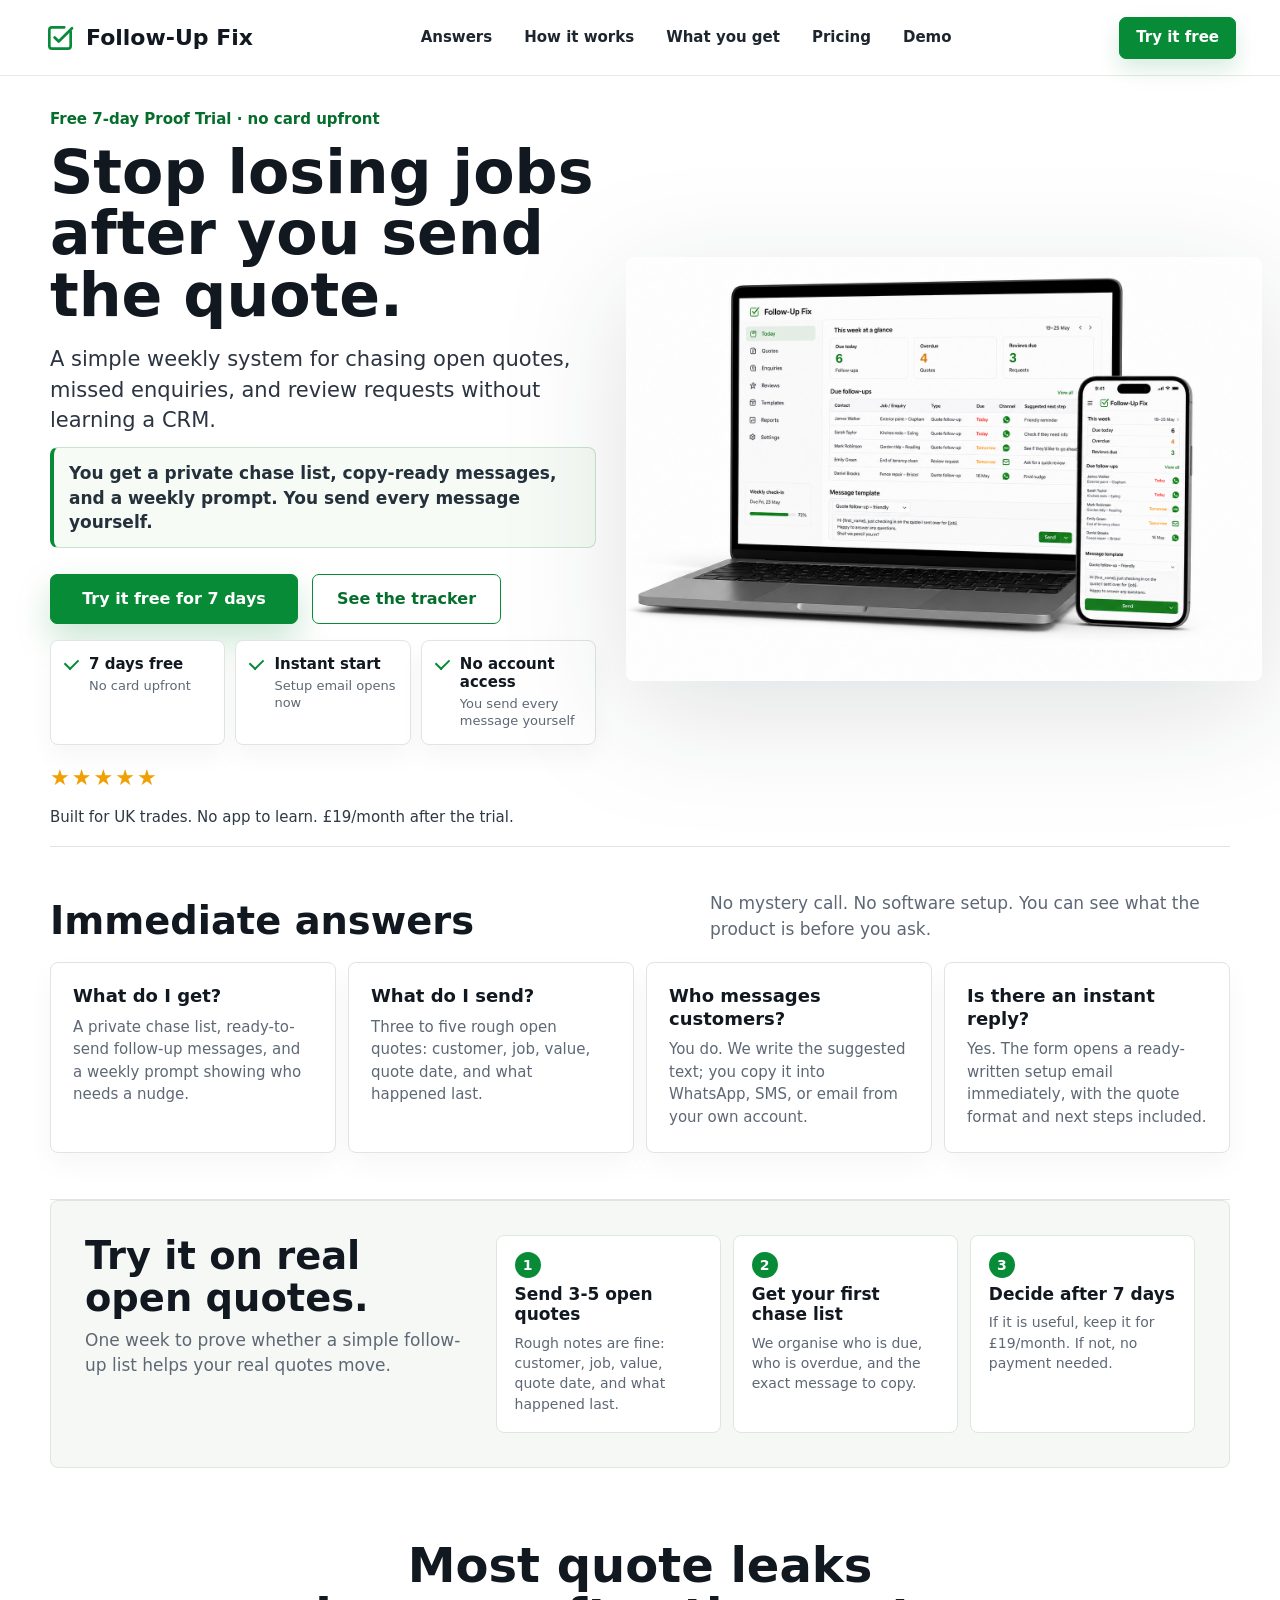
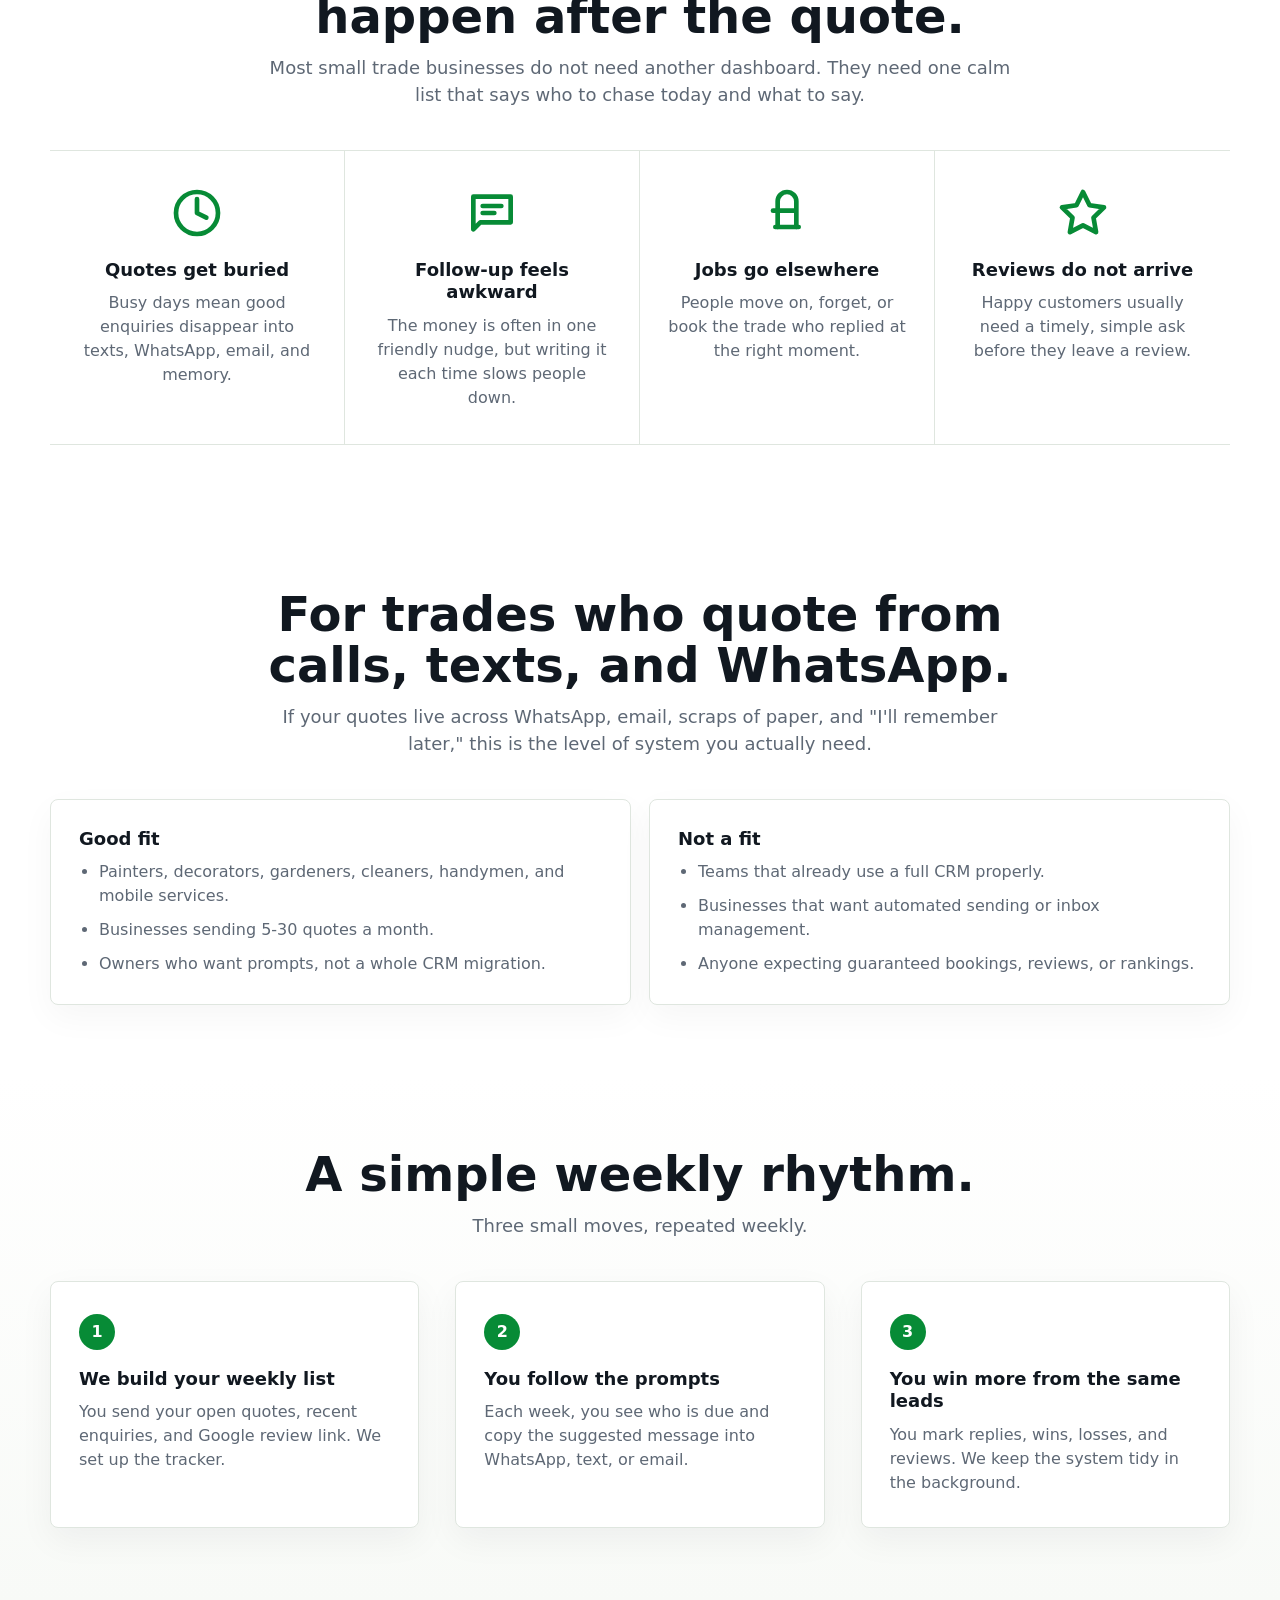
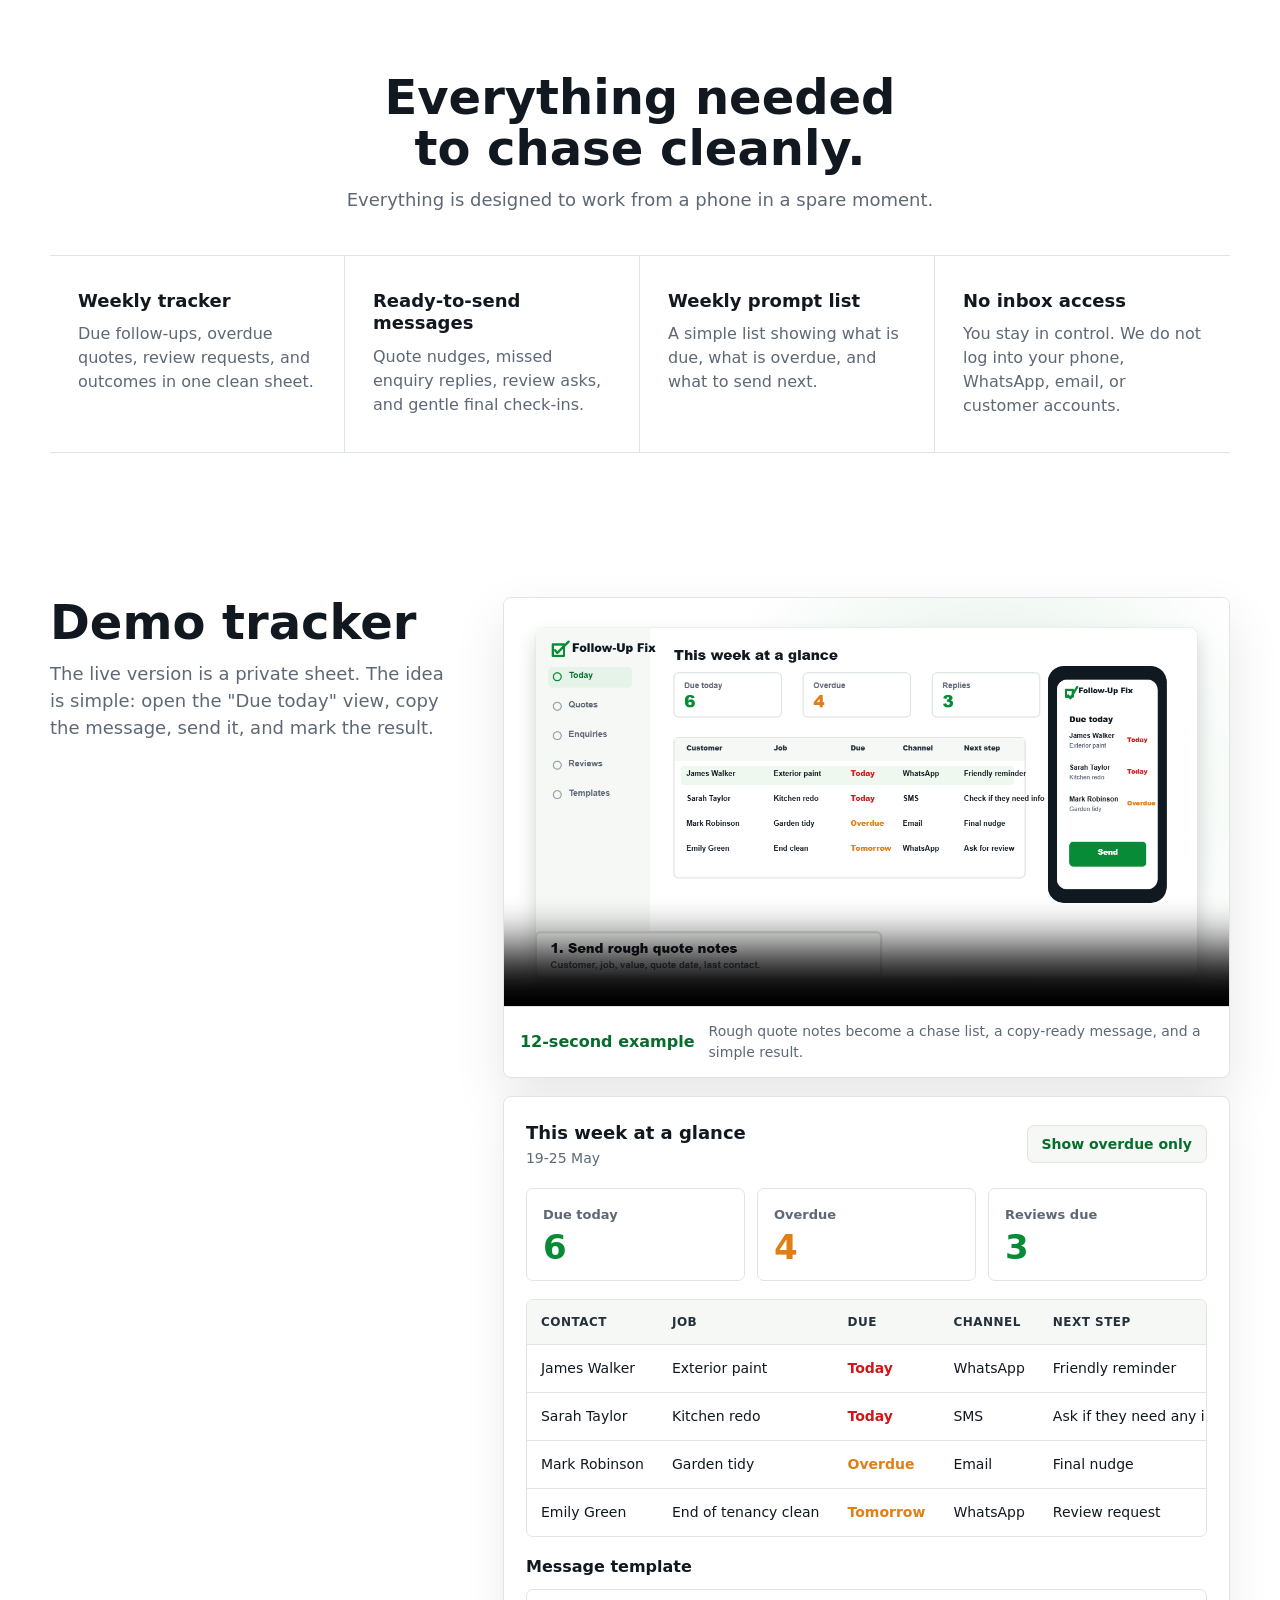
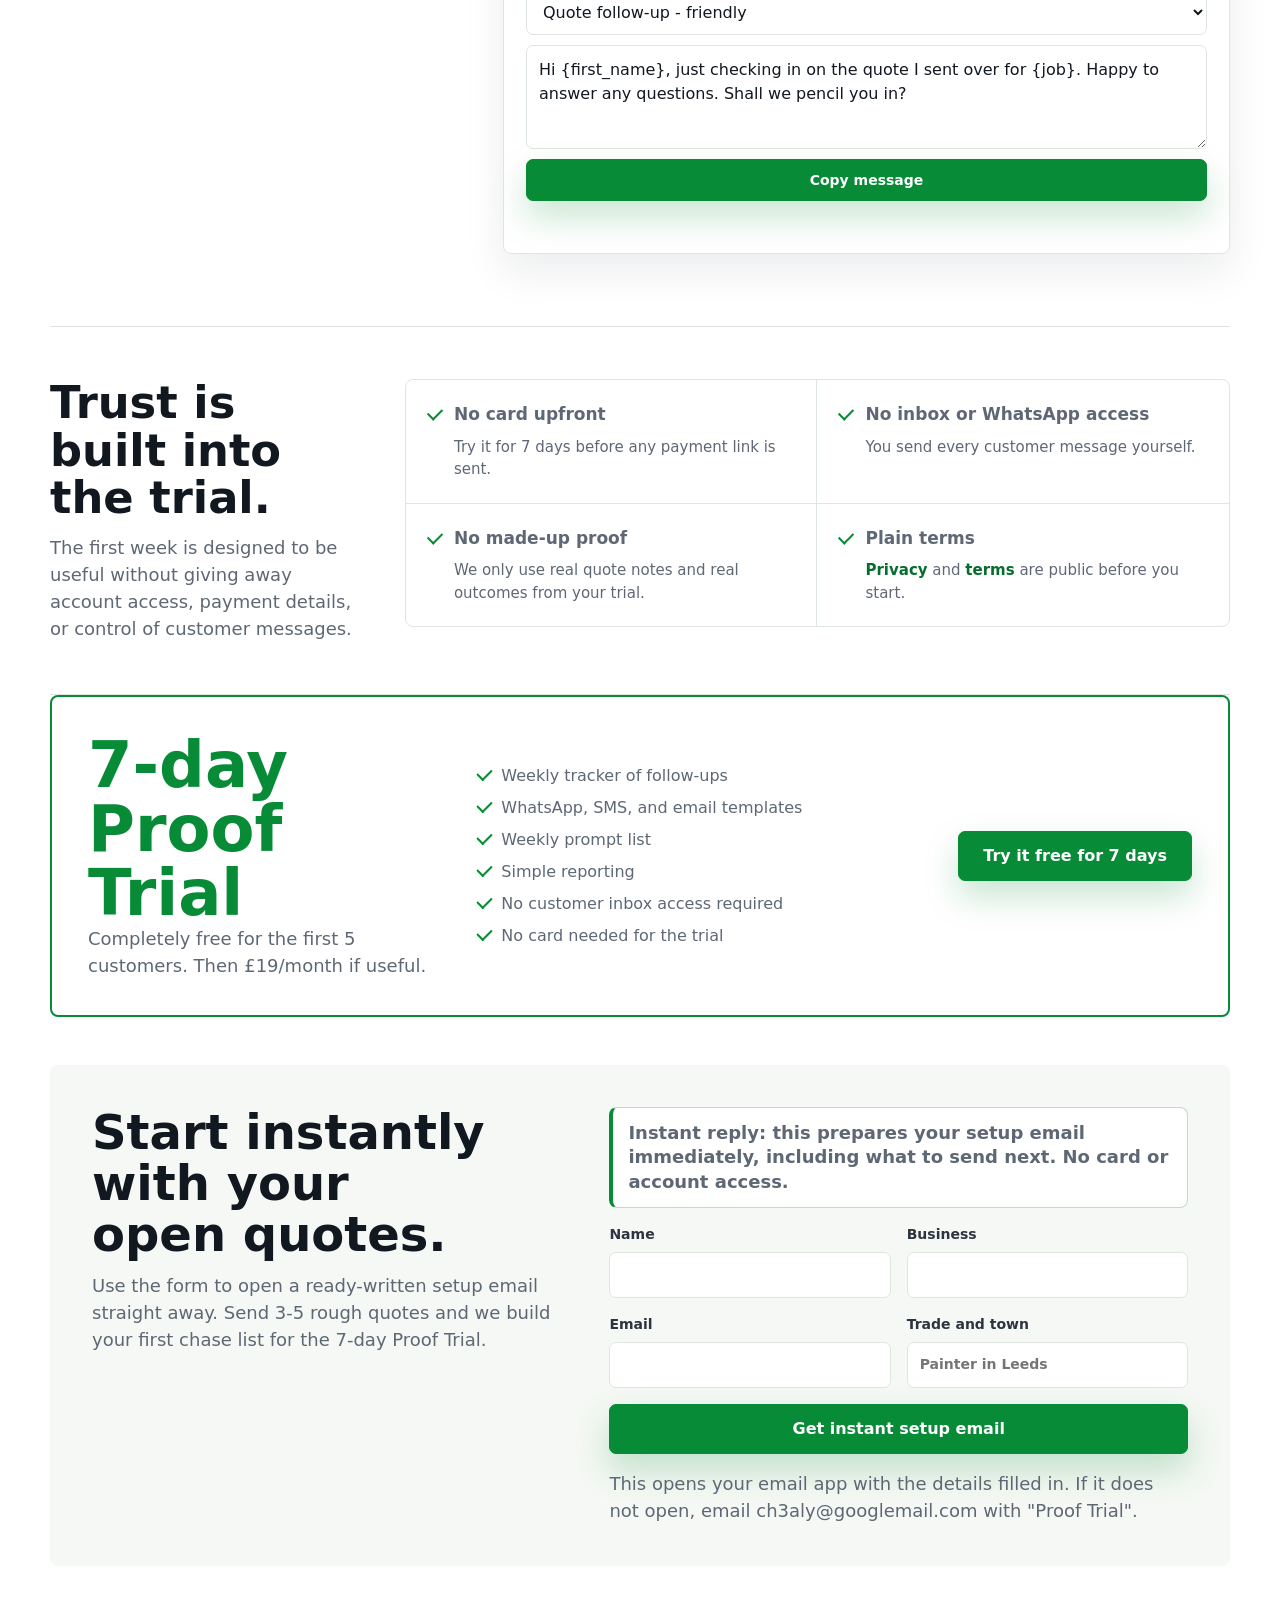
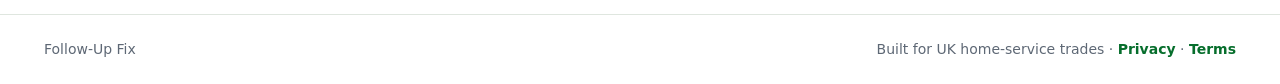
==== commit 1b6b0225: "Switch trial flow to instant setup" ====
--- a/index.html
+++ b/index.html
@@ -65,8 +65,8 @@
               <span>No card upfront</span>
             </div>
             <div>
-              <strong>5-minute reply</strong>
-              <span>During UK daytime</span>
+              <strong>Instant start</strong>
+              <span>Setup email opens now</span>
             </div>
             <div>
               <strong>No account access</strong>
@@ -102,8 +102,8 @@
             <p>You do. We write the suggested text; you copy it into WhatsApp, SMS, or email from your own account.</p>
           </article>
           <article>
-            <h3>How fast do we reply?</h3>
-            <p>Usually within 5 minutes during UK daytime. Overnight enquiries get a reply the next morning.</p>
+            <h3>Is there an instant reply?</h3>
+            <p>Yes. The form opens a ready-written setup email immediately, with the quote format and next steps included.</p>
           </article>
         </div>
       </section>
@@ -221,7 +221,7 @@
       <section id="included" class="included" aria-labelledby="included-title">
         <div class="section-heading">
           <h2 id="included-title">Everything needed to chase cleanly.</h2>
-          <p>Everything is designed to work from a phone in a spare five minutes.</p>
+          <p>Everything is designed to work from a phone in a spare moment.</p>
         </div>
         <div class="included-list">
           <article>
@@ -376,15 +376,15 @@
 
       <section id="start" class="start" aria-labelledby="start-title">
         <div>
-          <h2 id="start-title">Try it free on your own open quotes.</h2>
+          <h2 id="start-title">Start instantly with your open quotes.</h2>
           <p>
-            Send your trade, town, and how you currently track quotes. We will
-            get back to you within 5 minutes during UK daytime with the first
-            setup steps for the 7-day Proof Trial.
+            Use the form to open a ready-written setup email straight away.
+            Send 3-5 rough quotes and we build your first chase list for the
+            7-day Proof Trial.
           </p>
         </div>
         <form class="lead-form" id="leadForm">
-          <p class="response-note">Fast reply: usually within 5 minutes during UK daytime. Outside that, next morning.</p>
+          <p class="response-note">Instant reply: this prepares your setup email immediately, including what to send next. No card or account access.</p>
           <label>
             Name
             <input name="name" autocomplete="name" required>
@@ -401,7 +401,7 @@
             Trade and town
             <input name="trade" placeholder="Painter in Leeds" required>
           </label>
-          <button class="button primary" type="submit">Ask for the free trial</button>
+          <button class="button primary" type="submit">Get instant setup email</button>
           <p class="form-note">This opens your email app with the details filled in. If it does not open, email ch3aly@googlemail.com with "Proof Trial".</p>
         </form>
       </section>
--- a/styles.css
+++ b/styles.css
@@ -202,6 +202,11 @@
 .product-line {
   max-width: 560px;
   margin: 12px 0 0;
+  padding: 13px 15px;
+  border: 1px solid rgba(7, 139, 54, 0.2);
+  border-left: 4px solid var(--green);
+  border-radius: var(--radius);
+  background: #f7fbf6;
   color: #24303b;
   font-size: 17px;
   font-weight: 750;
@@ -237,7 +242,7 @@
 .button.primary {
   background: var(--green);
   color: #fff;
-  box-shadow: 0 14px 30px rgba(7, 139, 54, 0.2);
+  box-shadow: 0 16px 34px rgba(7, 139, 54, 0.22);
 }
 
 .cta-row .button.primary {
@@ -282,10 +287,24 @@
 }
 
 .hero-facts div {
-  padding: 12px;
+  position: relative;
+  padding: 14px 14px 14px 38px;
   border: 1px solid var(--line);
   border-radius: var(--radius);
-  background: var(--soft);
+  background: #fff;
+  box-shadow: 0 12px 26px rgba(17, 24, 32, 0.04);
+}
+
+.hero-facts div::before {
+  content: "";
+  position: absolute;
+  left: 14px;
+  top: 17px;
+  width: 11px;
+  height: 7px;
+  border-left: 2px solid var(--green);
+  border-bottom: 2px solid var(--green);
+  transform: rotate(-45deg);
 }
 
 .hero-facts strong,
@@ -362,8 +381,8 @@
 }
 
 .quick-answers {
-  padding-top: 28px;
-  padding-bottom: 28px;
+  padding-top: 44px;
+  padding-bottom: 46px;
   border-top: 1px solid var(--line);
   border-bottom: 1px solid var(--line);
 }
@@ -394,19 +413,15 @@
 .answer-grid {
   display: grid;
   grid-template-columns: repeat(4, minmax(0, 1fr));
-  overflow: hidden;
+  gap: 12px;
+}
+
+.answer-grid article {
+  padding: 22px 22px 24px;
   border: 1px solid var(--line);
   border-radius: var(--radius);
   background: #fff;
-}
-
-.answer-grid article {
-  padding: 22px;
-  border-right: 1px solid var(--line);
-}
-
-.answer-grid article:last-child {
-  border-right: 0;
+  box-shadow: 0 12px 28px rgba(17, 24, 32, 0.035);
 }
 
 .answer-grid h3 {
@@ -637,7 +652,7 @@
   border: 1px solid var(--line);
   border-radius: var(--radius);
   background: #fff;
-  box-shadow: 0 18px 42px rgba(17, 24, 32, 0.08);
+  box-shadow: 0 22px 52px rgba(17, 24, 32, 0.1);
 }
 
 .video-shell video {
@@ -672,7 +687,7 @@
   border: 1px solid var(--line);
   border-radius: var(--radius);
   background: #fff;
-  box-shadow: var(--shadow);
+  box-shadow: 0 18px 42px rgba(17, 24, 32, 0.08);
 }
 
 .tracker-top {
@@ -866,8 +881,8 @@
   grid-template-columns: 0.55fr 1.45fr;
   gap: 42px;
   align-items: start;
-  padding-top: 42px;
-  padding-bottom: 42px;
+  padding-top: 52px;
+  padding-bottom: 52px;
   border-top: 1px solid var(--line);
   border-bottom: 1px solid var(--line);
 }
@@ -900,9 +915,22 @@
 }
 
 .trust-list li {
-  padding: 22px;
+  position: relative;
+  padding: 22px 22px 22px 48px;
   border-right: 1px solid var(--line);
   border-bottom: 1px solid var(--line);
+}
+
+.trust-list li::before {
+  content: "";
+  position: absolute;
+  left: 22px;
+  top: 28px;
+  width: 12px;
+  height: 7px;
+  border-left: 2px solid var(--green);
+  border-bottom: 2px solid var(--green);
+  transform: rotate(-45deg);
 }
 
 .trust-list li:nth-child(2n) {
@@ -954,8 +982,9 @@
 .response-note {
   grid-column: 1 / -1;
   margin: 0;
-  padding: 12px 14px;
+  padding: 13px 15px;
   border: 1px solid rgba(7, 139, 54, 0.28);
+  border-left: 4px solid var(--green);
   border-radius: var(--radius);
   background: #fff;
   color: var(--green-dark);
@@ -1076,17 +1105,8 @@
   }
 
   .problem-grid article:nth-child(2),
-  .included-list article:nth-child(2),
-  .answer-grid article:nth-child(2n) {
+  .included-list article:nth-child(2) {
     border-right: 0;
-  }
-
-  .answer-grid article {
-    border-bottom: 1px solid var(--line);
-  }
-
-  .answer-grid article:nth-last-child(-n + 2) {
-    border-bottom: 0;
   }
 
   .demo-copy {
@@ -1322,20 +1342,17 @@
 
   .problem-grid article,
   .included-list article,
-  .answer-grid article,
   .trust-list li {
     border-right: 0;
     border-bottom: 1px solid var(--line);
   }
 
-  .answer-grid article:nth-last-child(-n + 2),
   .trust-list li:nth-last-child(-n + 2) {
     border-bottom: 1px solid var(--line);
   }
 
   .problem-grid article:last-child,
   .included-list article:last-child,
-  .answer-grid article:last-child,
   .trust-list li:last-child {
     border-bottom: 0;
   }
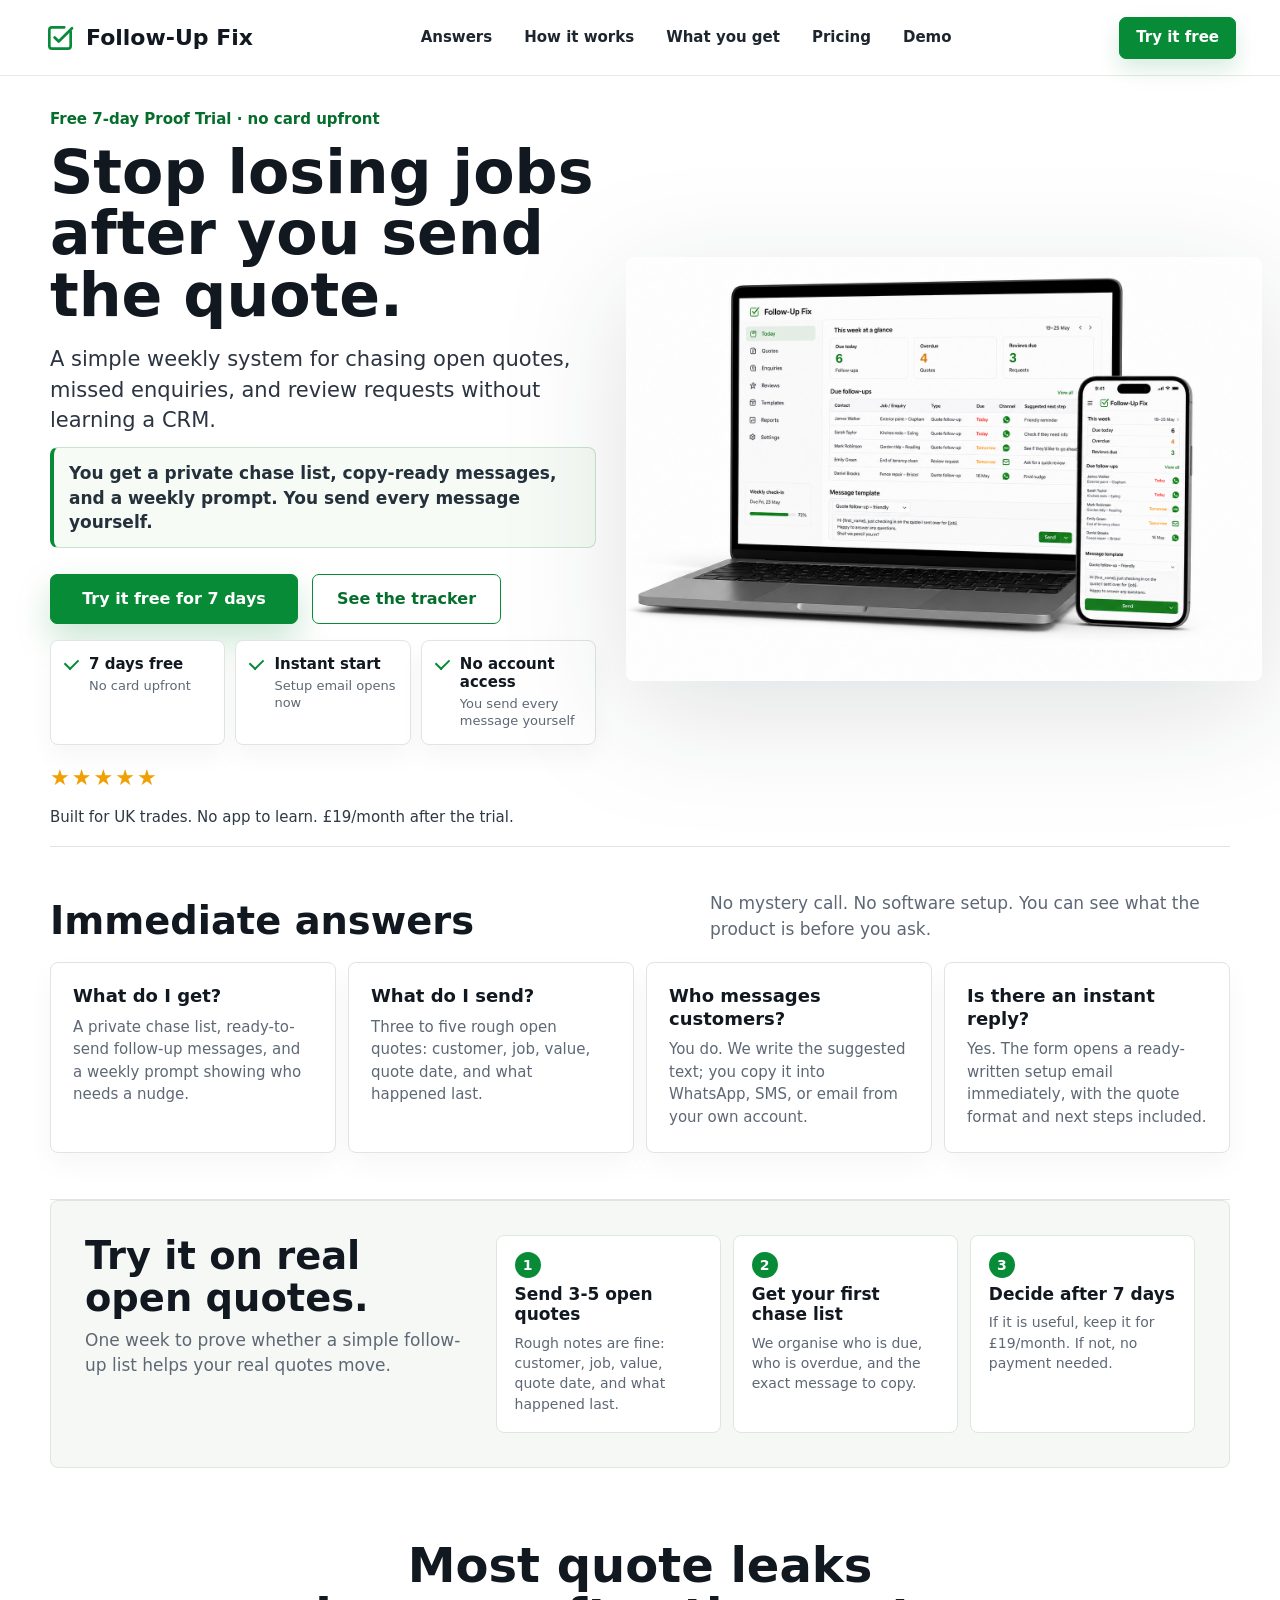
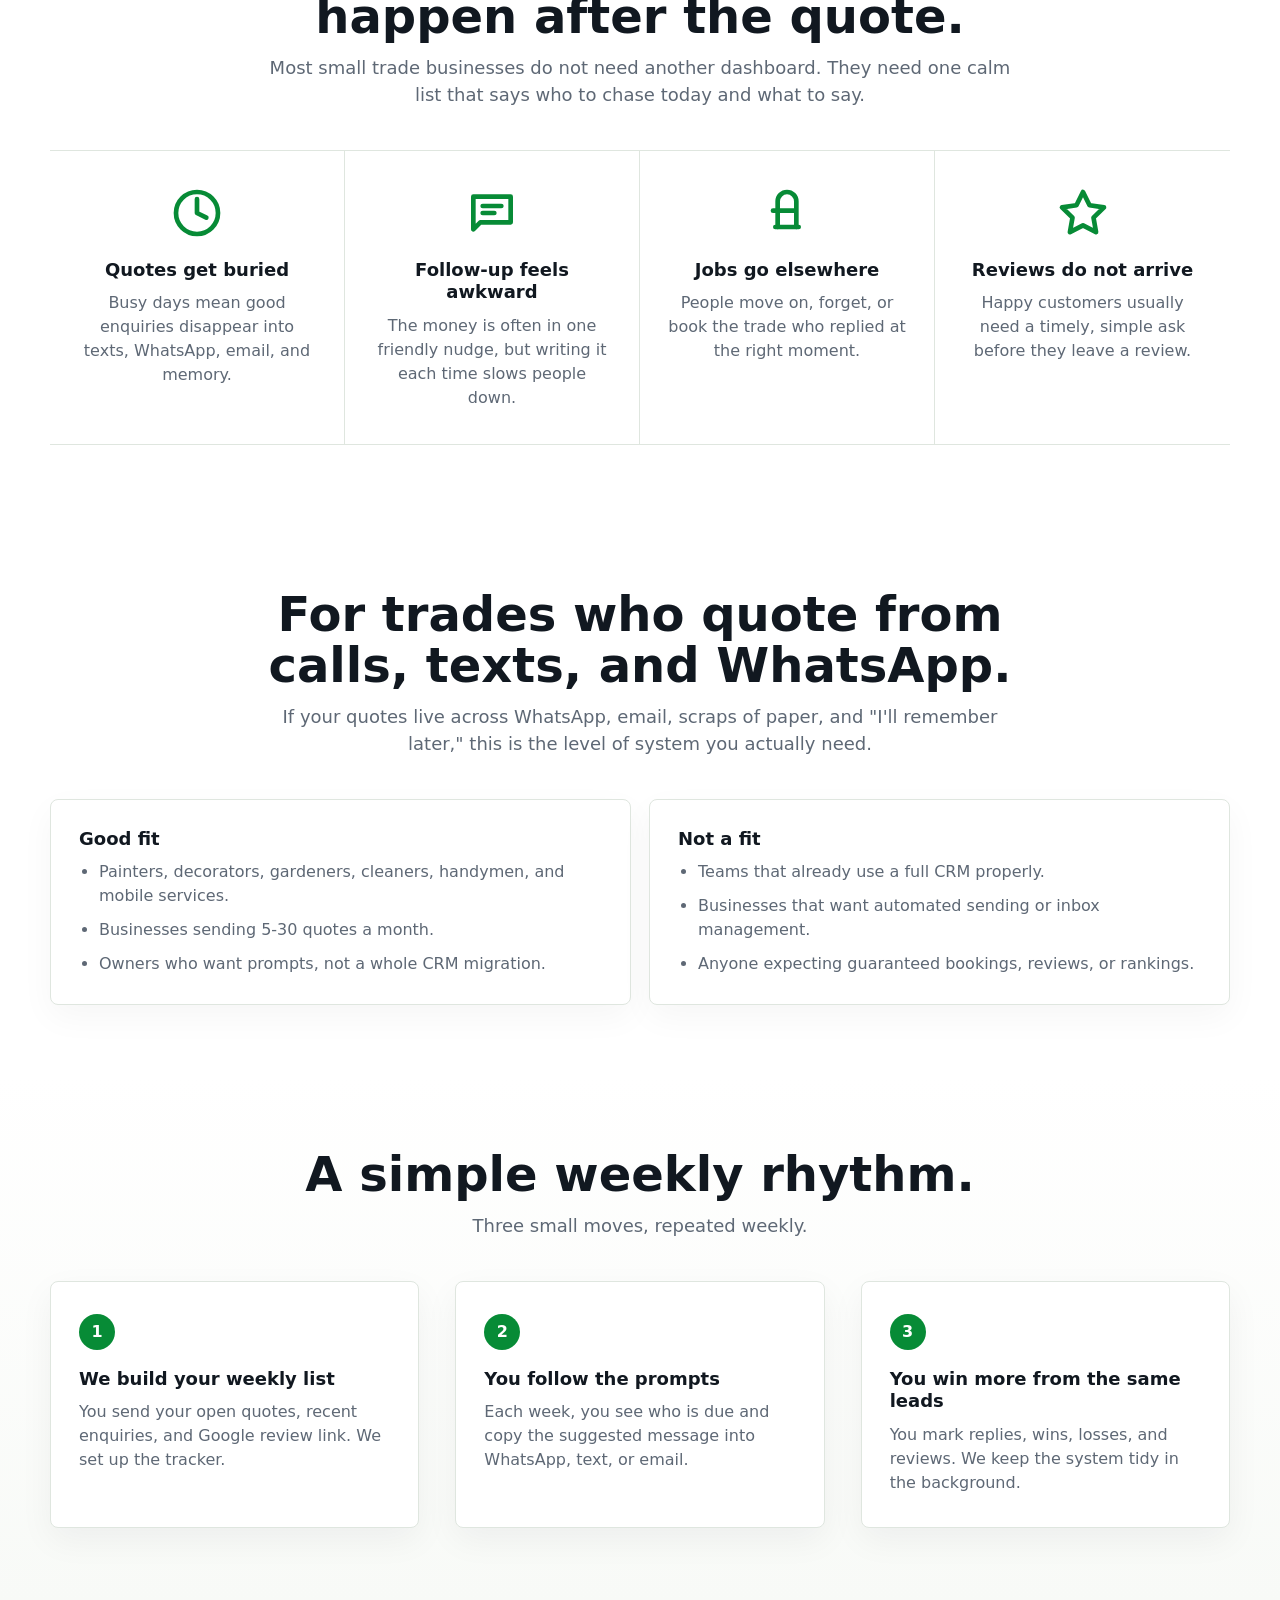
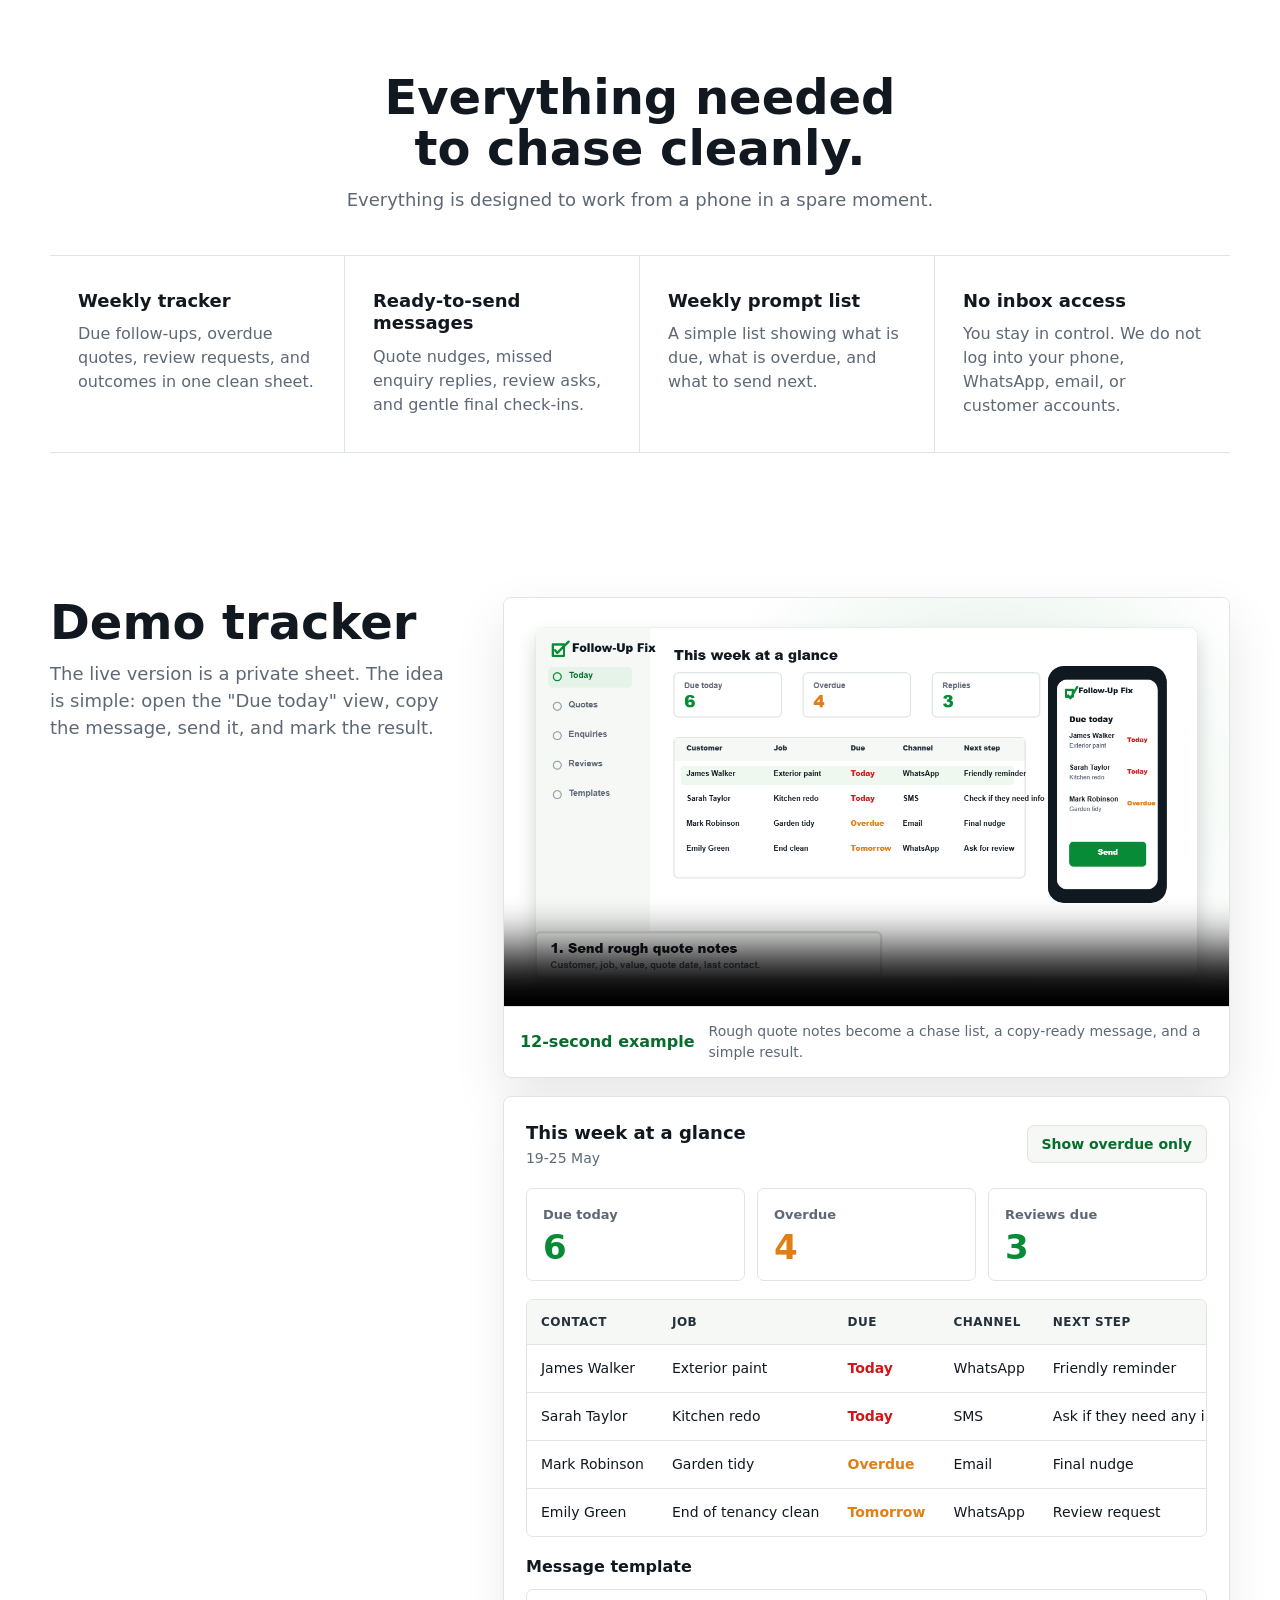
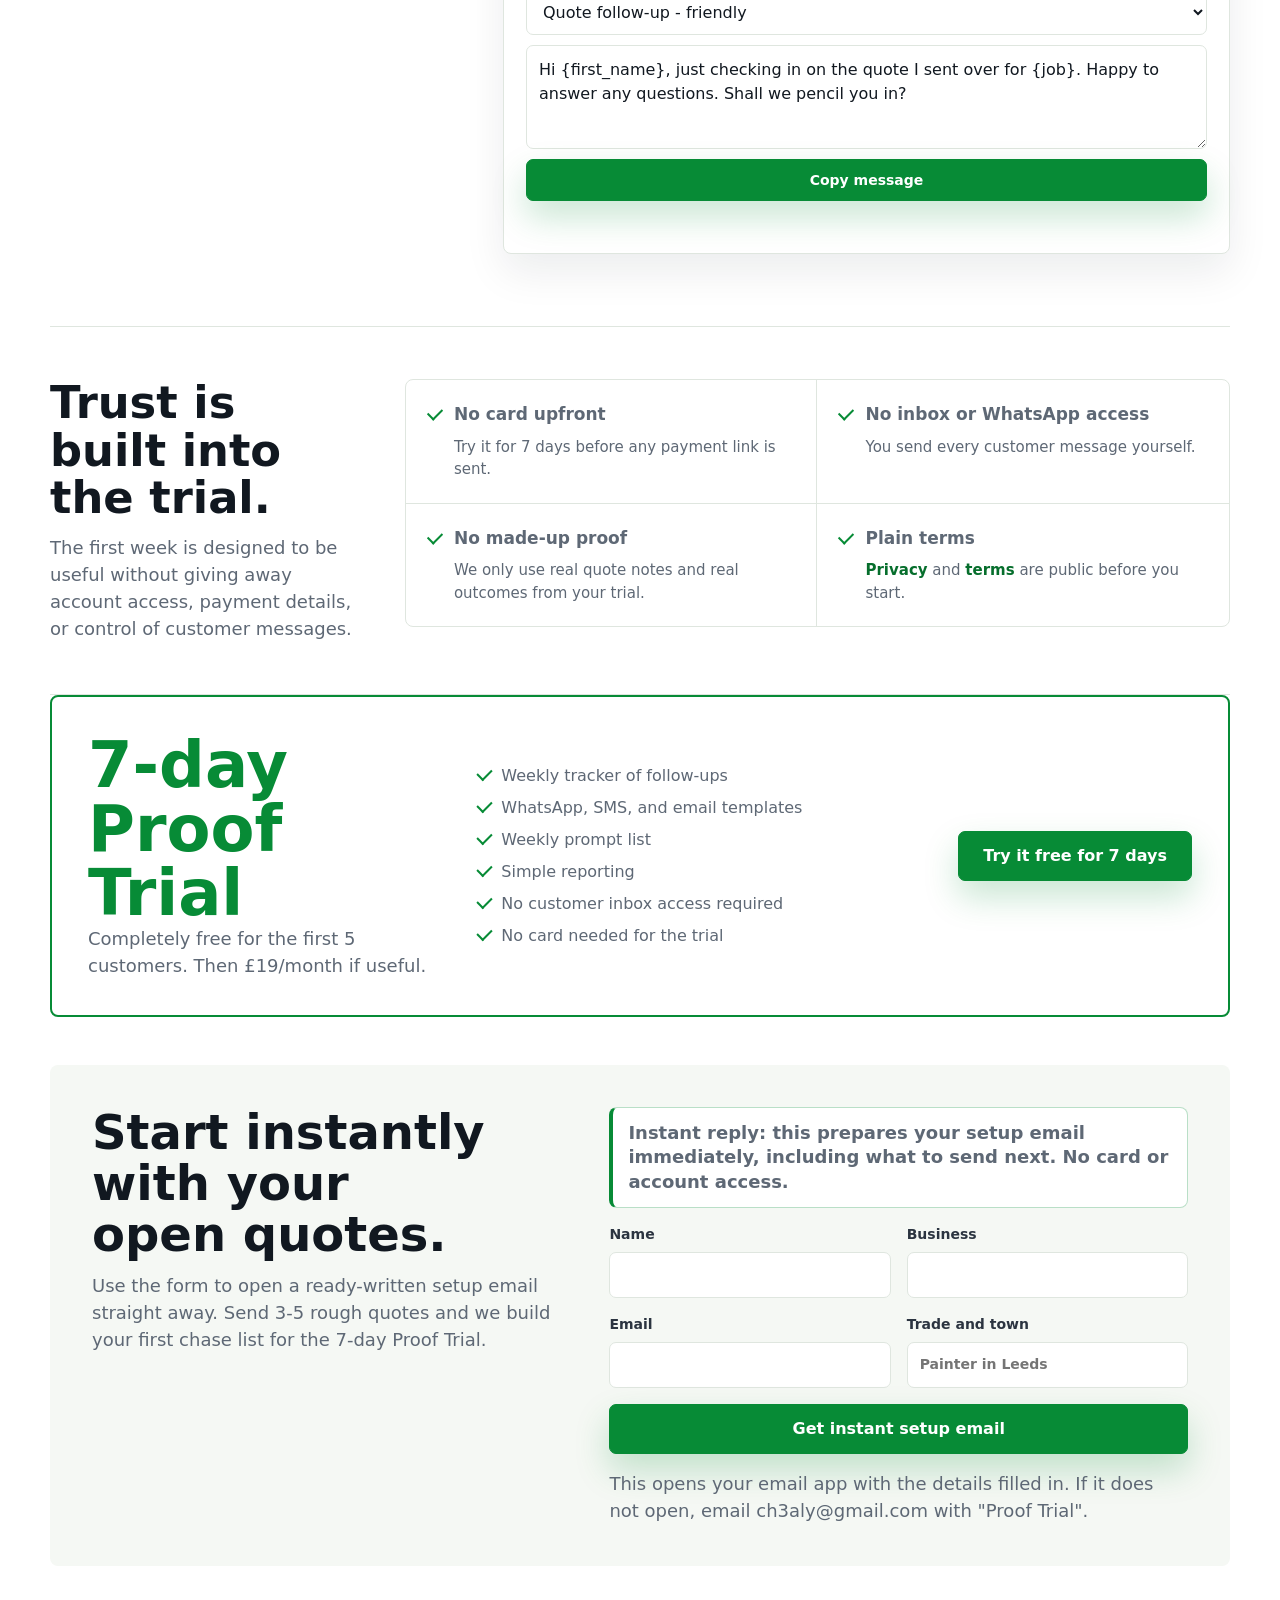
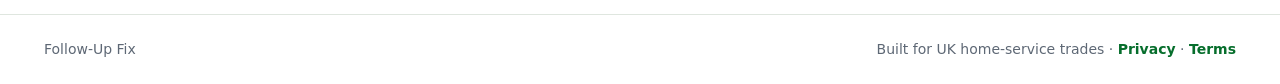
==== commit 594dfc35: "Use Gmail contact for launch forms" ====
--- a/index.html
+++ b/index.html
@@ -402,14 +402,14 @@
             <input name="trade" placeholder="Painter in Leeds" required>
           </label>
           <button class="button primary" type="submit">Get instant setup email</button>
-          <p class="form-note">This opens your email app with the details filled in. If it does not open, email ch3aly@googlemail.com with "Proof Trial".</p>
+          <p class="form-note">This opens your email app with the details filled in. If it does not open, email ch3aly@gmail.com with "Proof Trial".</p>
         </form>
       </section>
     </main>
 
     <footer class="site-footer">
       <span>Follow-Up Fix</span>
-      <span>Built for UK home-service trades · <a href="privacy.html">Privacy</a> · <a href="terms.html">Terms</a></span>
+      <span>Built for UK home-service trades &middot; <a href="privacy.html">Privacy</a> &middot; <a href="terms.html">Terms</a></span>
     </footer>
 
     <script src="app.js"></script>
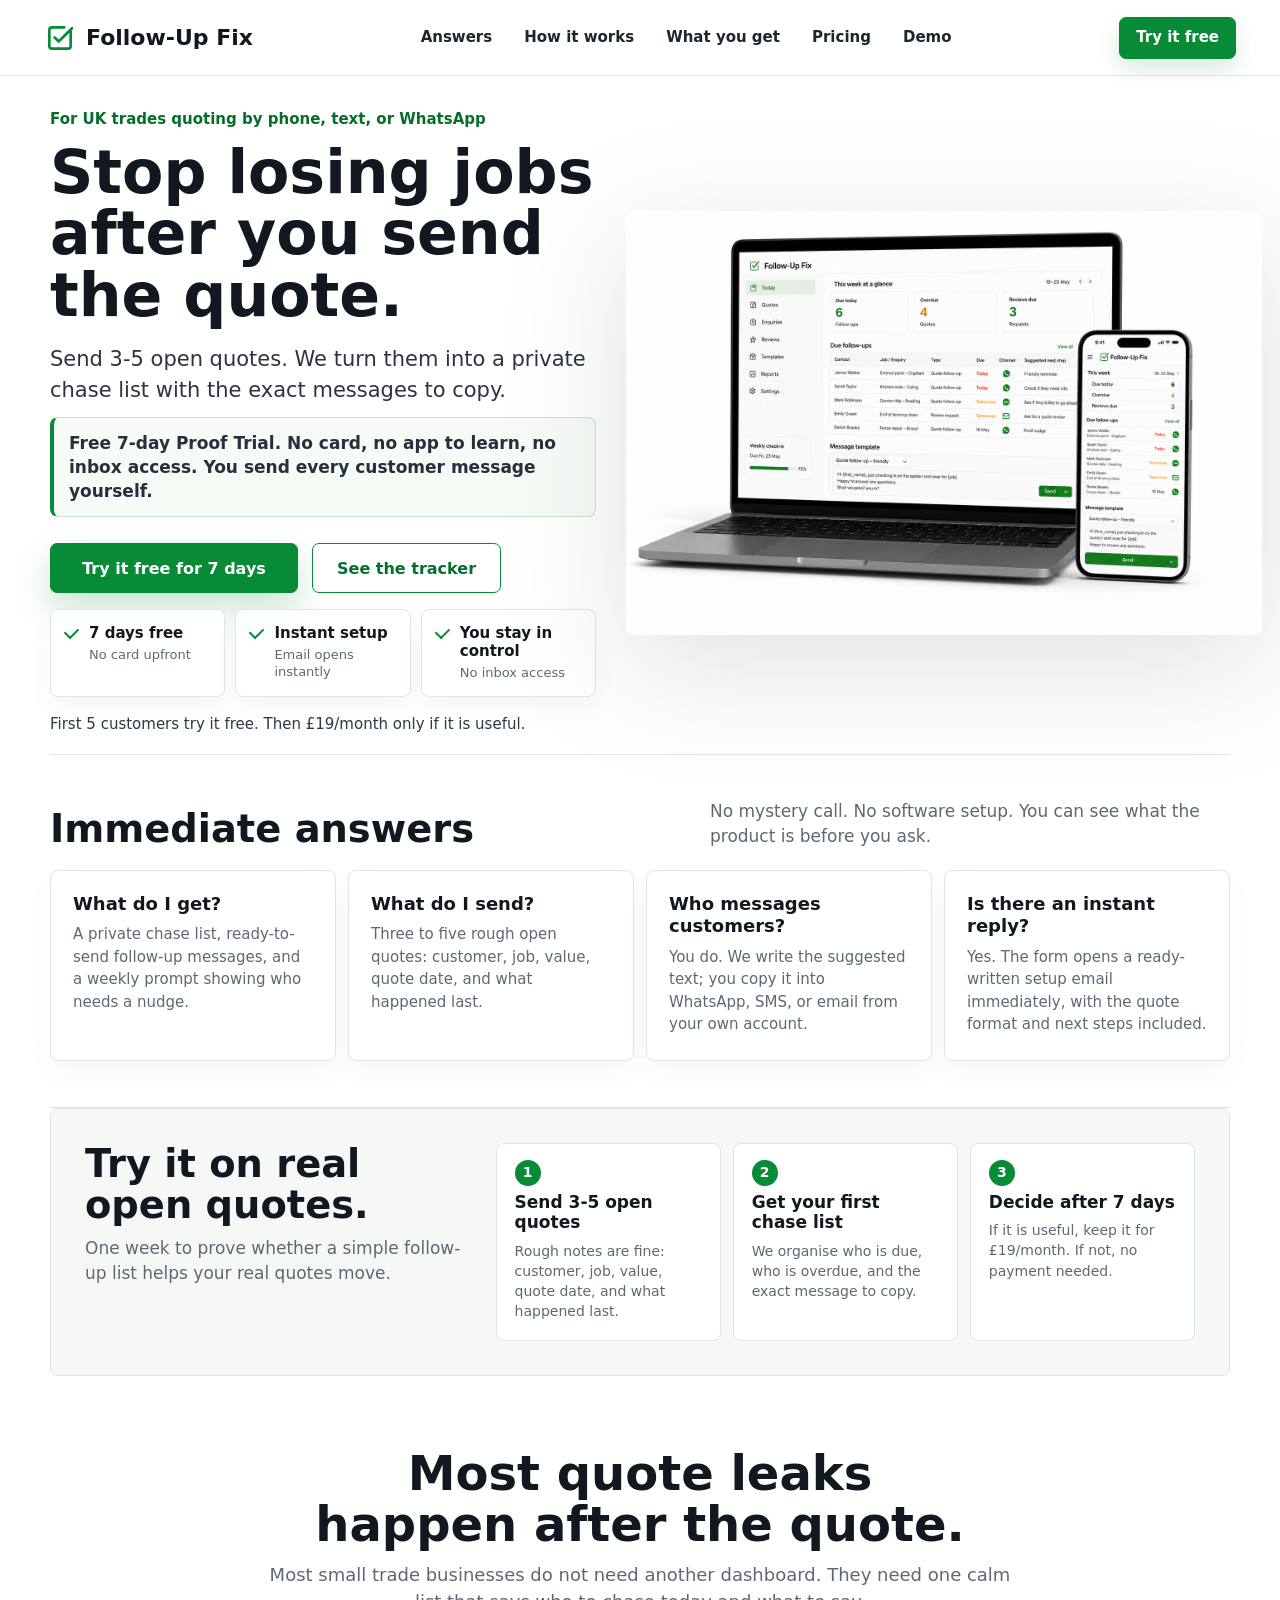
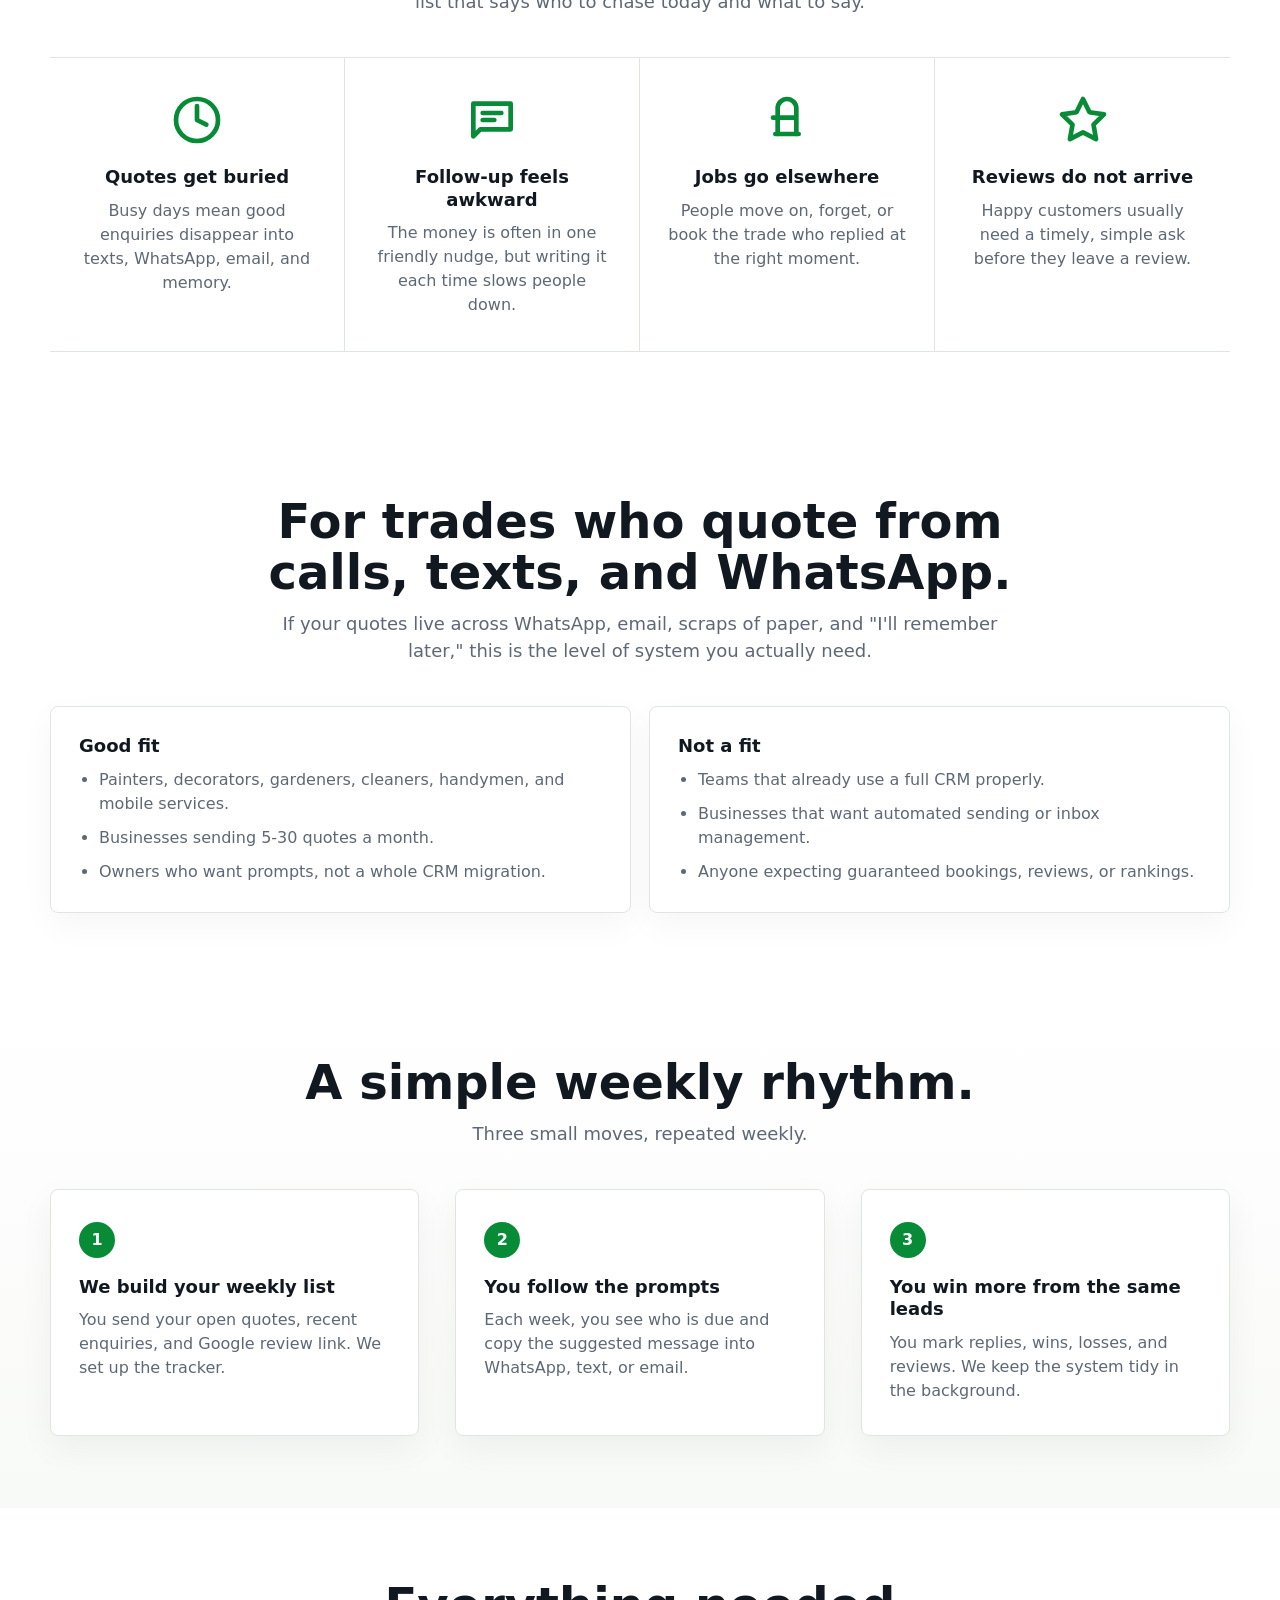
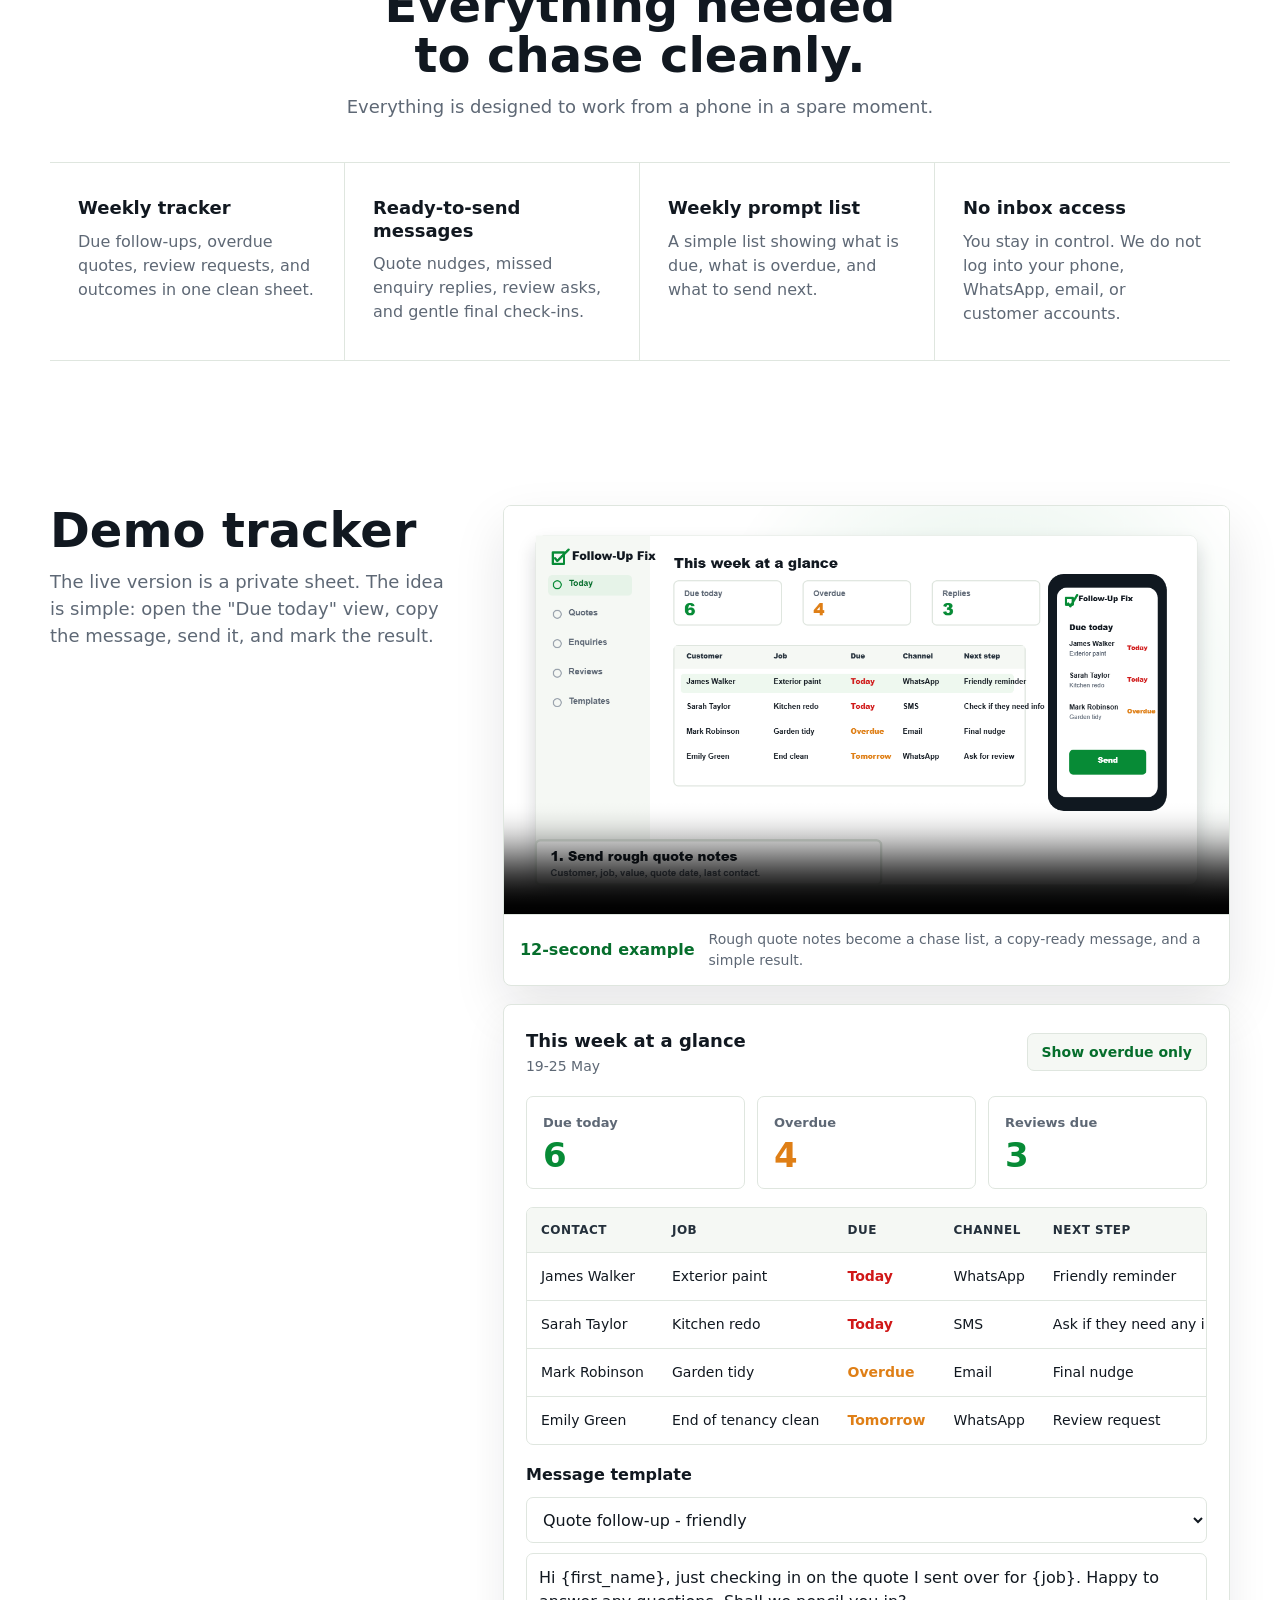
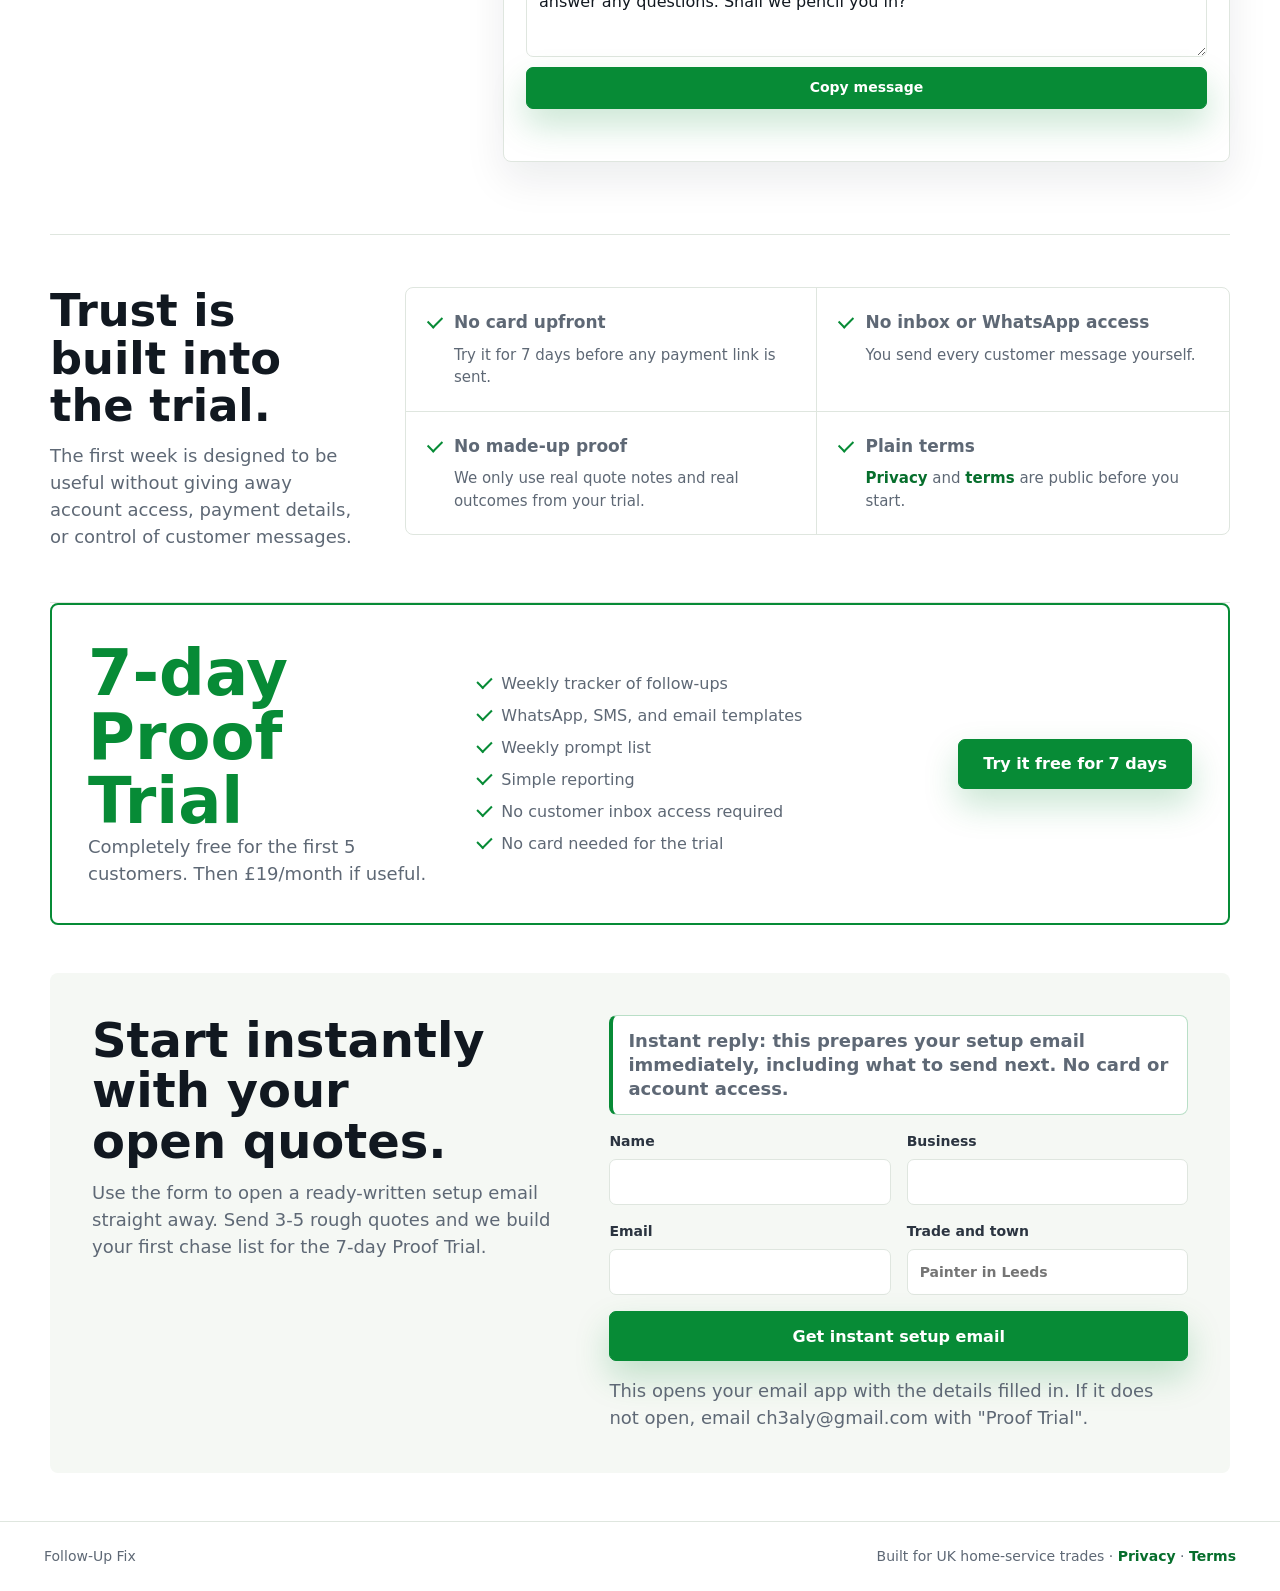
==== commit 4f7bca0a: "Tighten mobile landing page offer" ====
--- a/index.html
+++ b/index.html
@@ -41,19 +41,19 @@
     <main id="top">
       <section class="hero section-grid">
         <div class="hero-copy">
-          <p class="hero-kicker">Free 7-day Proof Trial &middot; no card upfront</p>
+          <p class="hero-kicker">For UK trades quoting by phone, text, or WhatsApp</p>
           <h1>
             <span>Stop losing jobs</span>
             <span>after you send</span>
             <span>the quote.</span>
           </h1>
           <p class="lead">
-            A simple weekly system for chasing open quotes, missed enquiries,
-            and review requests without learning a CRM.
+            Send 3-5 open quotes. We turn them into a private chase list with
+            the exact messages to copy.
           </p>
           <p class="product-line">
-            You get a private chase list, copy-ready messages, and a weekly prompt.
-            You send every message yourself.
+            Free 7-day Proof Trial. No card, no app to learn, no inbox access.
+            You send every customer message yourself.
           </p>
           <div class="cta-row">
             <a class="button primary" href="#start">Try it free for 7 days</a>
@@ -65,17 +65,16 @@
               <span>No card upfront</span>
             </div>
             <div>
-              <strong>Instant start</strong>
-              <span>Setup email opens now</span>
+              <strong>Instant setup</strong>
+              <span>Email opens instantly</span>
             </div>
             <div>
-              <strong>No account access</strong>
-              <span>You send every message yourself</span>
+              <strong>You stay in control</strong>
+              <span>No inbox access</span>
             </div>
           </div>
           <div class="trust-row" aria-label="Quick proof points">
-            <span class="stars" aria-hidden="true">&#9733;&#9733;&#9733;&#9733;&#9733;</span>
-            <span>Built for UK trades. No app to learn. &pound;19/month after the trial.</span>
+            <span>First 5 customers try it free. Then &pound;19/month only if it is useful.</span>
           </div>
         </div>
         <div class="hero-media" aria-label="Follow-Up Fix tracker preview">
--- a/styles.css
+++ b/styles.css
@@ -1233,7 +1233,7 @@
     justify-content: center;
     flex: 0 0 auto;
     min-height: 36px;
-    min-width: 58px;
+    min-width: 86px;
     padding: 0 11px;
     border: 1px solid var(--green);
     border-radius: 7px;
@@ -1245,7 +1245,7 @@
   }
 
   .nav-cta::after {
-    content: "Try";
+    content: "Free trial";
     font-size: 13px;
     font-weight: 800;
     color: var(--green-dark);
@@ -1276,13 +1276,52 @@
 
   .hero h1 {
     max-width: 100%;
-    font-size: clamp(38px, 11vw, 42px);
+    font-size: clamp(36px, 10.4vw, 40px);
     line-height: 1.05;
     overflow-wrap: normal;
   }
 
+  .hero {
+    gap: 18px;
+    padding-top: 26px;
+    padding-bottom: 18px;
+  }
+
+  .hero-kicker {
+    margin-bottom: 10px;
+    font-size: 13px;
+    line-height: 1.25;
+  }
+
+  .hero h1 {
+    margin-bottom: 12px;
+  }
+
   .lead {
-    font-size: 17px;
+    font-size: 16px;
+    line-height: 1.42;
+  }
+
+  .product-line {
+    margin-top: 10px;
+    padding: 12px 13px;
+    font-size: 15px;
+    line-height: 1.38;
+  }
+
+  .cta-row {
+    gap: 10px;
+    margin-top: 18px;
+  }
+
+  .button {
+    min-height: 46px;
+    padding: 0 18px;
+  }
+
+  .cta-row .button.primary,
+  .cta-row .button.secondary {
+    min-width: 0;
   }
 
   .cta-row,
@@ -1299,7 +1338,58 @@
     overflow: hidden;
   }
 
-  .hero-facts,
+  .hero-facts {
+    grid-template-columns: repeat(3, minmax(0, 1fr));
+    gap: 6px;
+    margin-top: 12px;
+  }
+
+  .hero-facts div {
+    min-height: 58px;
+    padding: 10px 7px;
+    text-align: center;
+    box-shadow: none;
+  }
+
+  .hero-facts div::before {
+    display: none;
+  }
+
+  .hero-facts strong {
+    font-size: 12px;
+  }
+
+  .hero-facts span {
+    margin-top: 3px;
+    font-size: 11px;
+    line-height: 1.2;
+  }
+
+  .trust-row {
+    position: relative;
+    gap: 8px;
+    margin-top: 12px;
+    padding-left: 20px;
+    font-size: 13px;
+    line-height: 1.35;
+  }
+
+  .trust-row::before {
+    content: "";
+    position: absolute;
+    left: 2px;
+    top: 5px;
+    width: 10px;
+    height: 6px;
+    border-left: 2px solid var(--green);
+    border-bottom: 2px solid var(--green);
+    transform: rotate(-45deg);
+  }
+
+  .hero-media img {
+    max-height: 210px;
+  }
+
   .join-flow ol,
   .answer-grid,
   .trust-list {
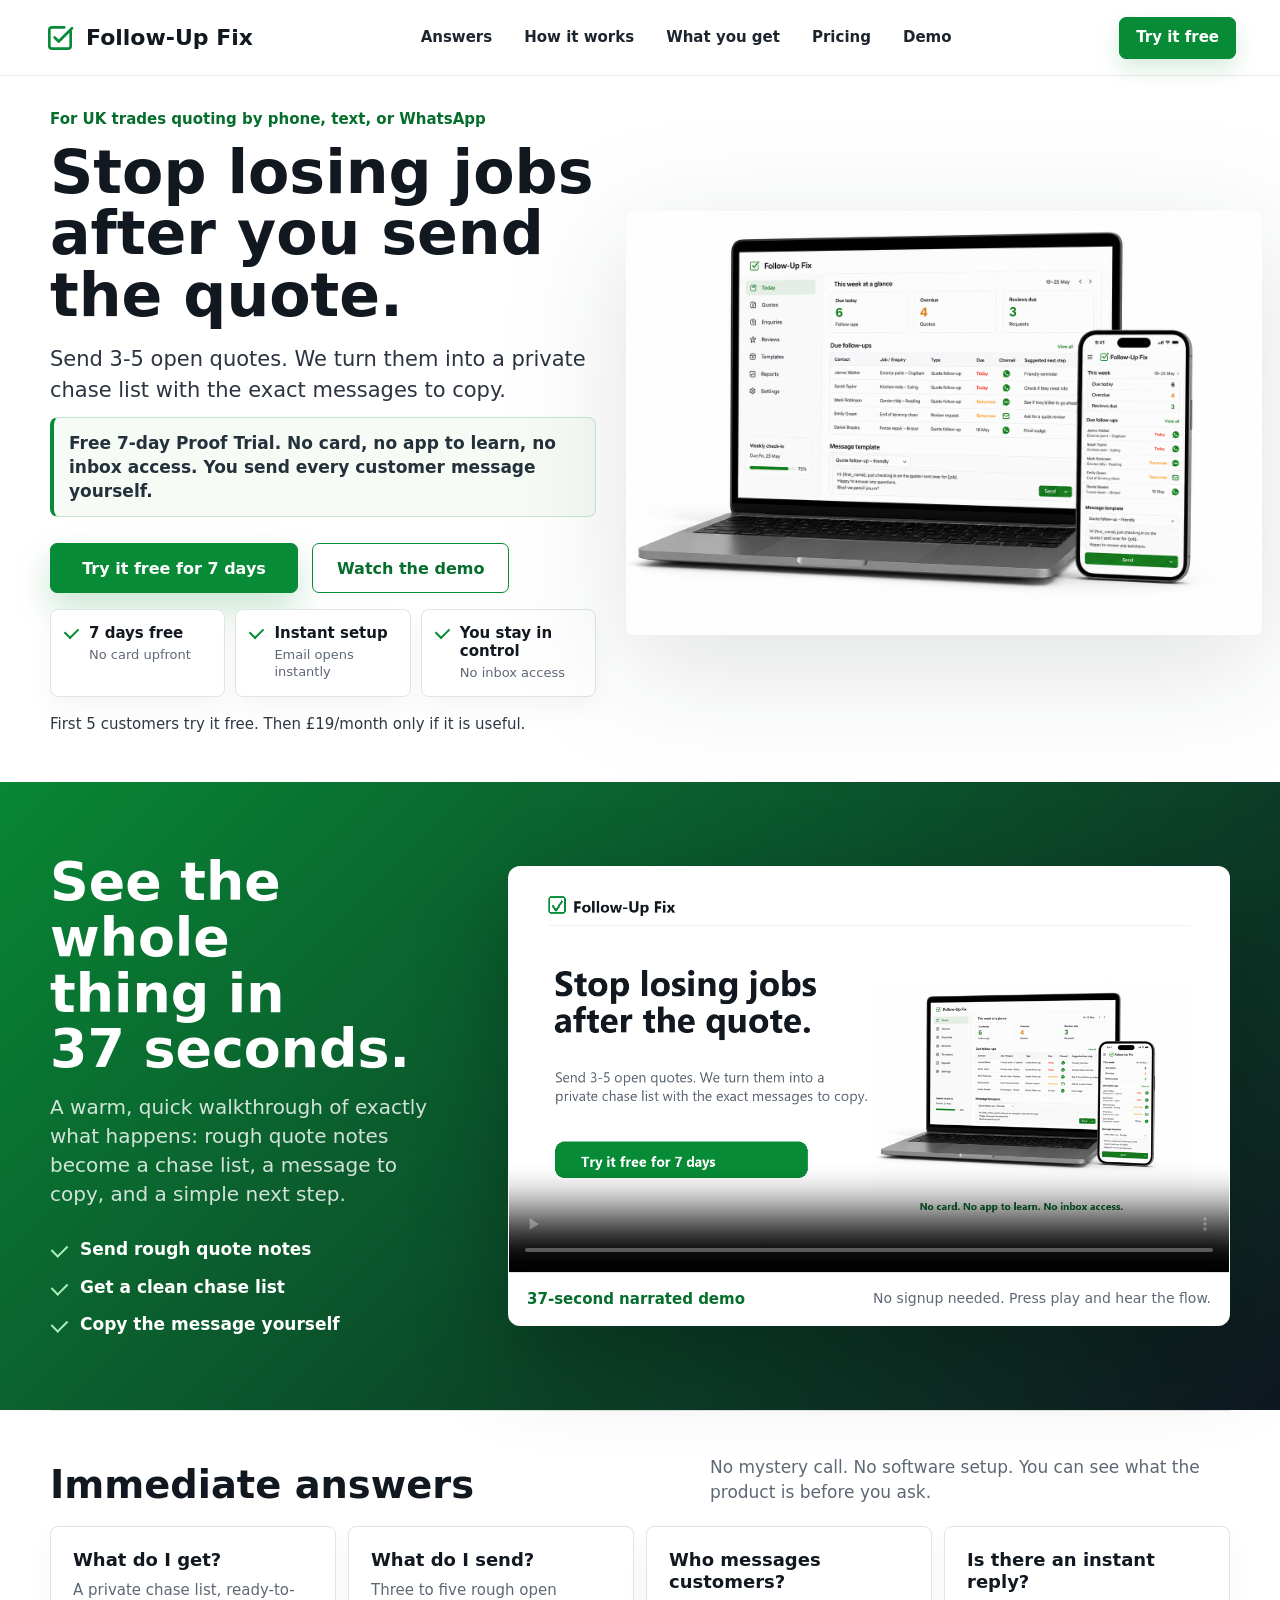
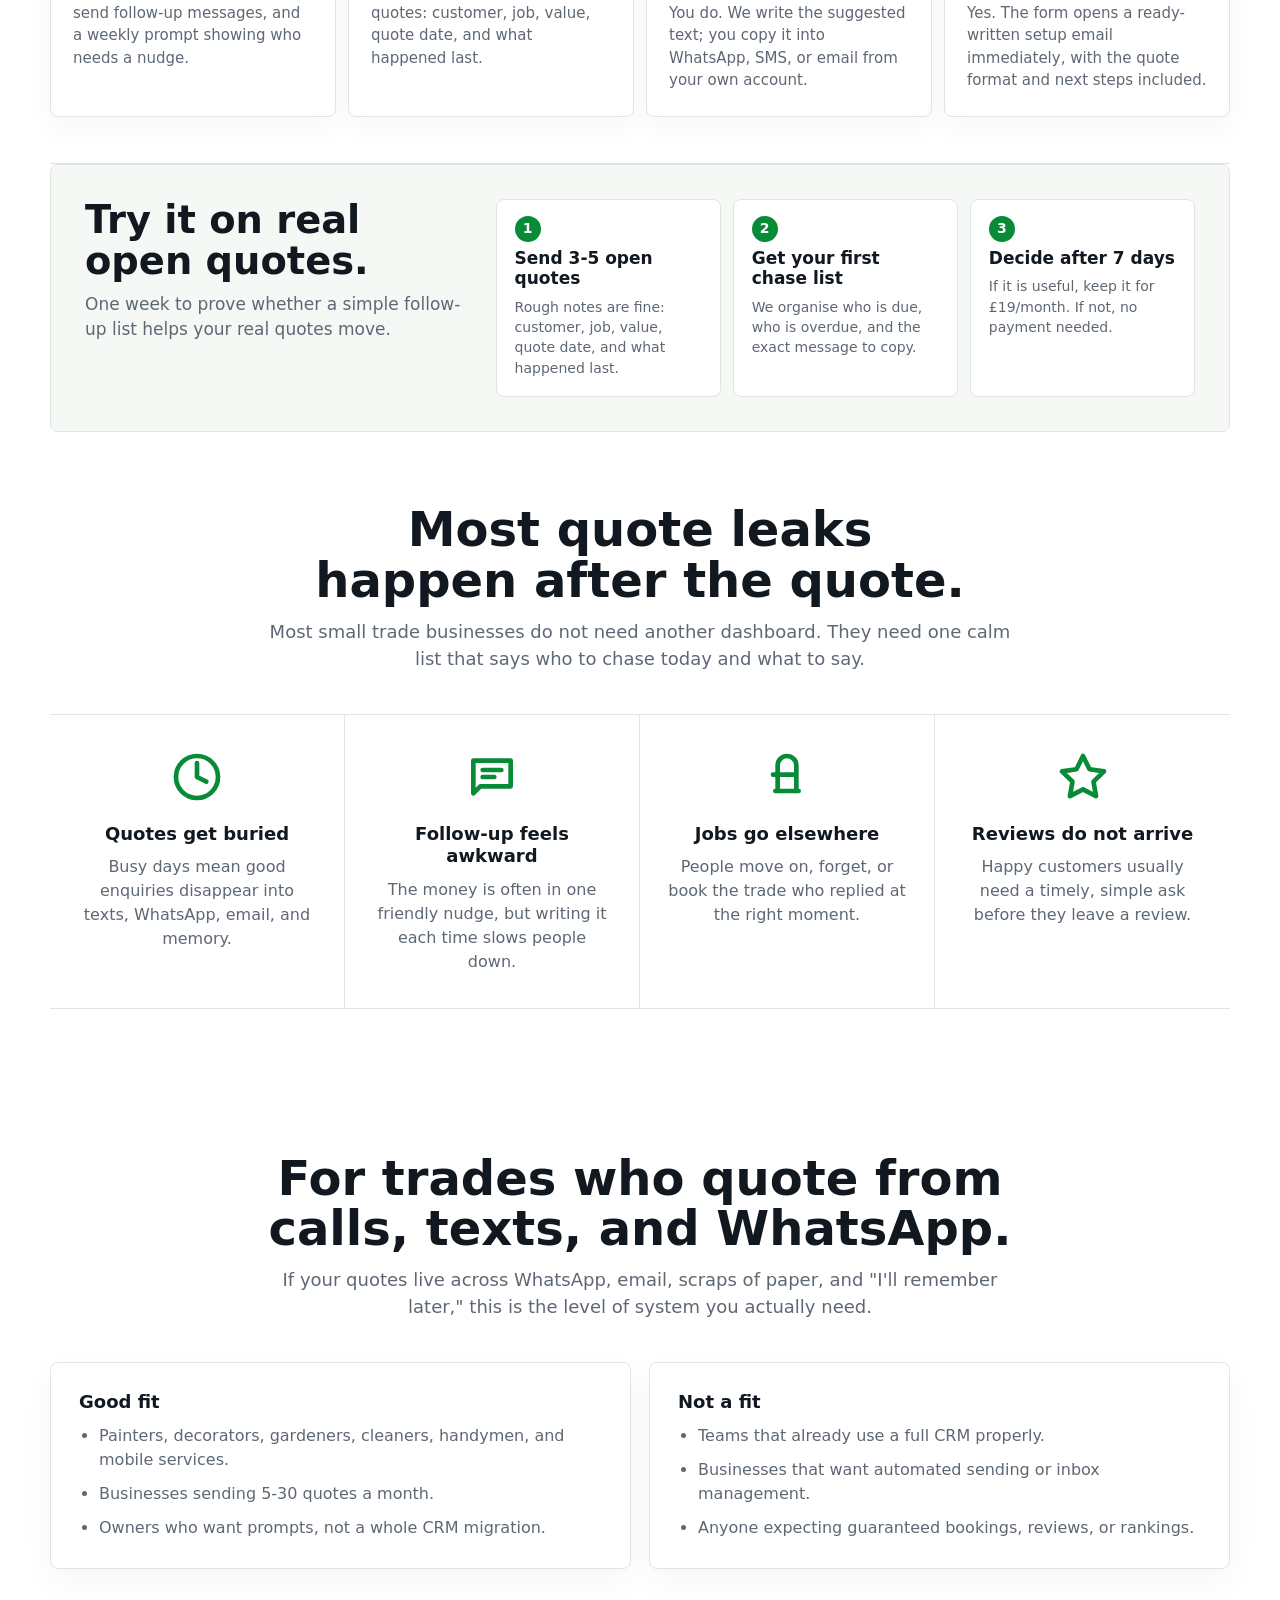
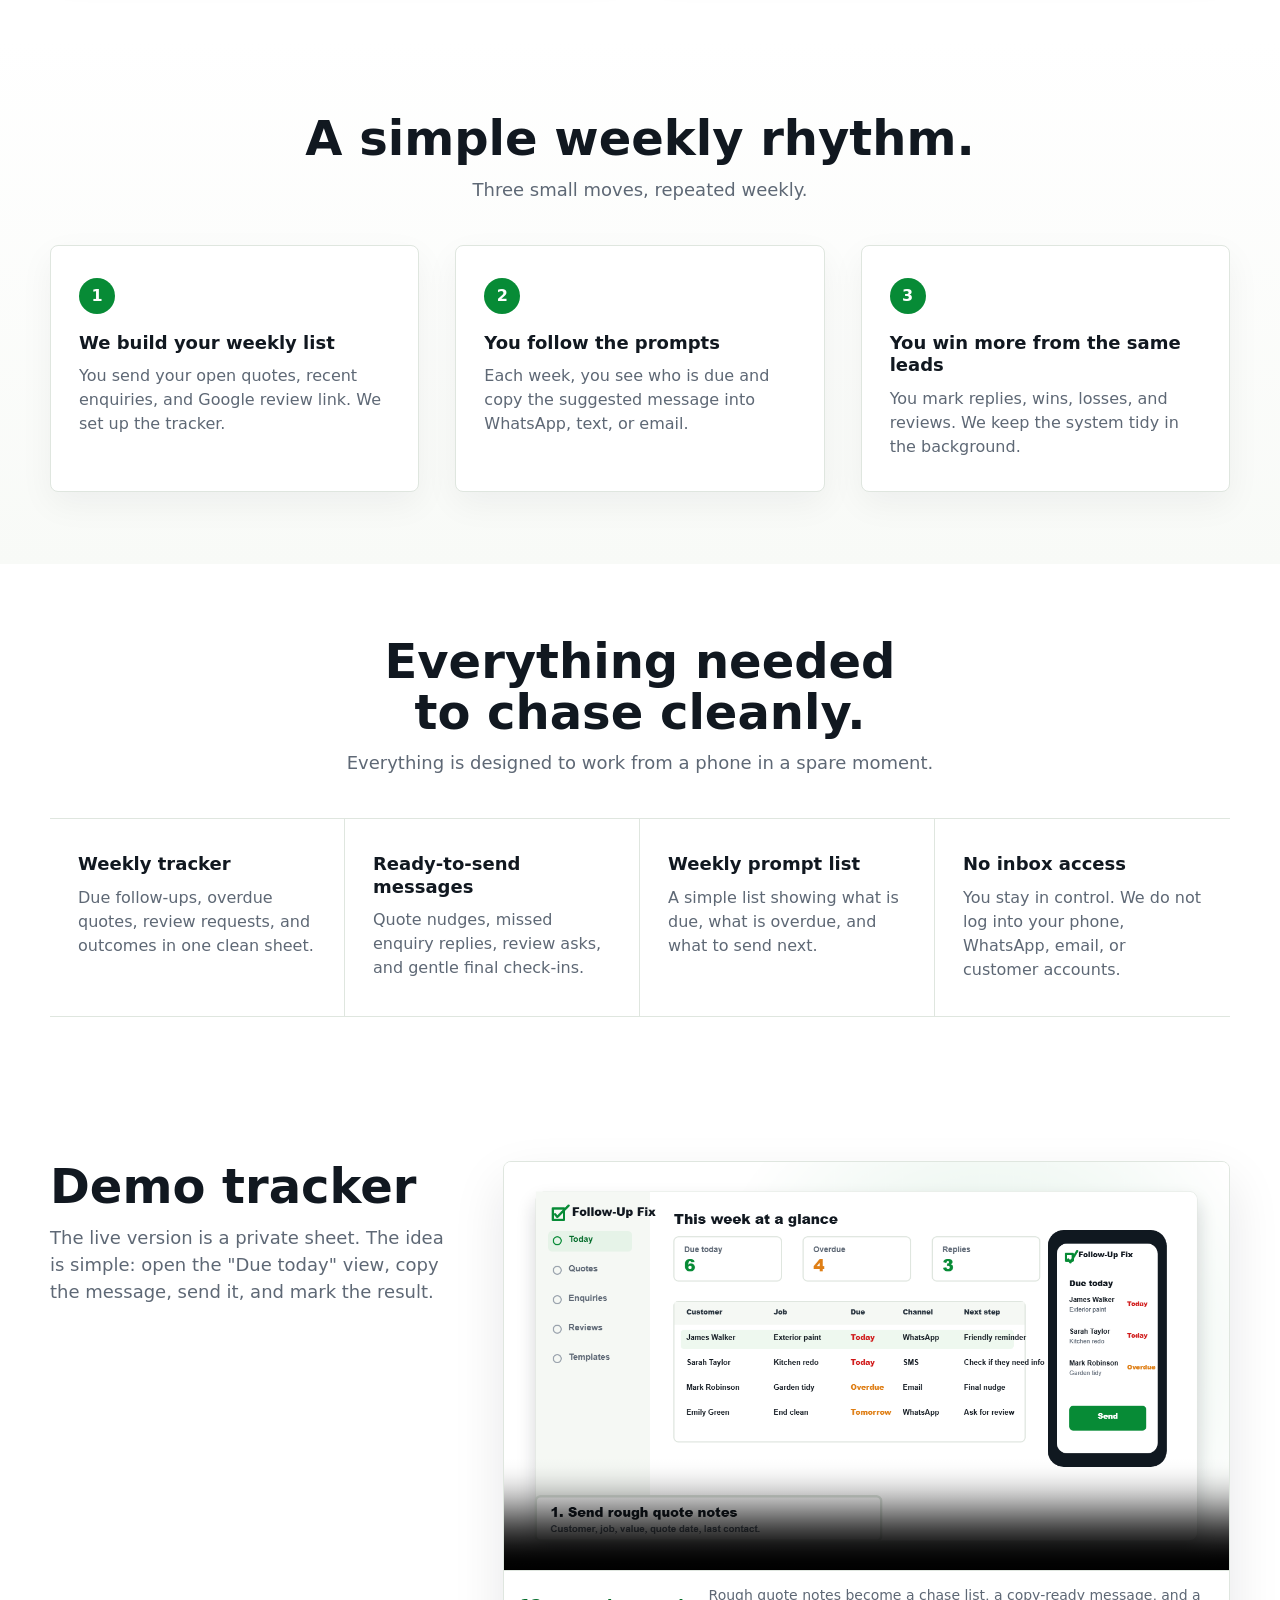
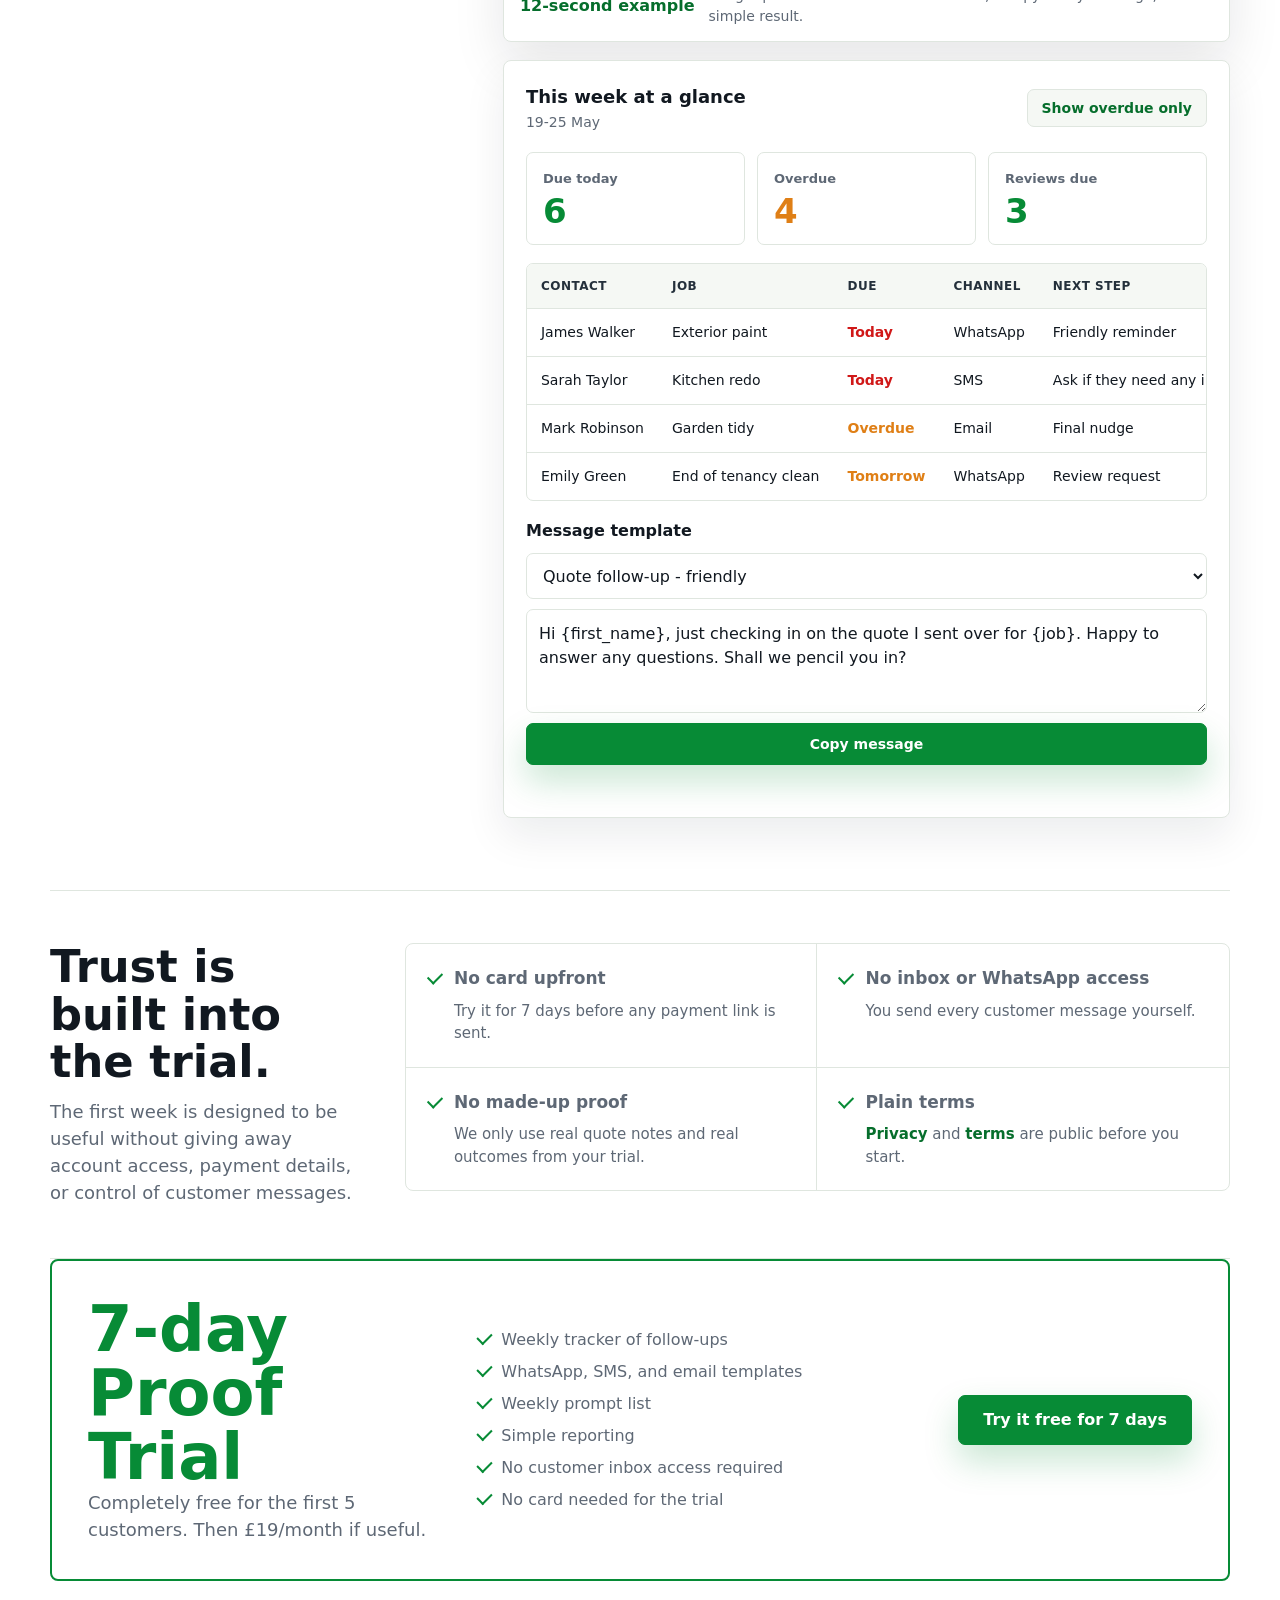
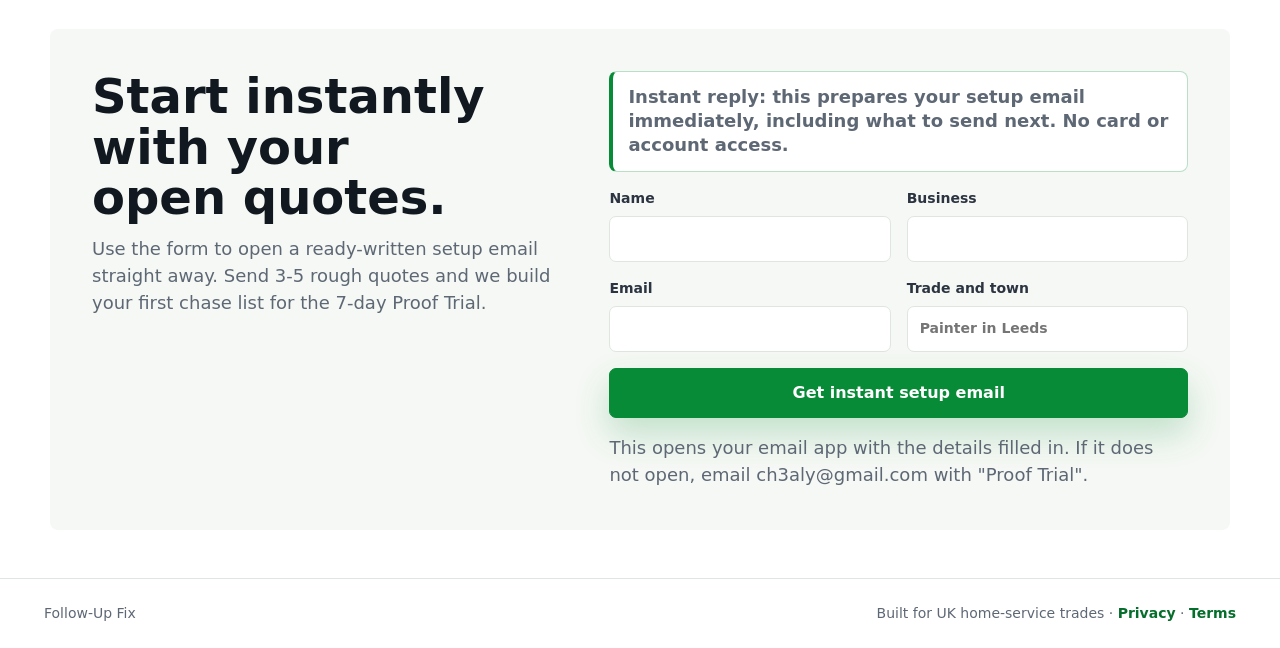
==== commit b6af9423: "Add narrated homepage demo" ====
--- a/index.html
+++ b/index.html
@@ -33,7 +33,7 @@
         <a href="#how">How it works</a>
         <a href="#included">What you get</a>
         <a href="#pricing">Pricing</a>
-        <a href="#demo">Demo</a>
+        <a href="#watch">Demo</a>
       </nav>
       <a class="nav-cta" href="#start">Try it free</a>
     </header>
@@ -57,7 +57,7 @@
           </p>
           <div class="cta-row">
             <a class="button primary" href="#start">Try it free for 7 days</a>
-            <a class="button secondary" href="#demo">See the tracker</a>
+            <a class="button secondary" href="#watch">Watch the demo</a>
           </div>
           <div class="hero-facts" aria-label="Offer facts">
             <div>
@@ -80,6 +80,32 @@
         <div class="hero-media" aria-label="Follow-Up Fix tracker preview">
           <img src="assets/product-mockup.png" alt="Laptop and phone showing a Follow-Up Fix weekly tracker">
         </div>
+      </section>
+
+      <section id="watch" class="narrated-demo" aria-labelledby="watch-title">
+        <div class="narrated-copy">
+          <h2 id="watch-title">See the whole thing in 37 seconds.</h2>
+          <p>
+            A warm, quick walkthrough of exactly what happens: rough quote notes
+            become a chase list, a message to copy, and a simple next step.
+          </p>
+          <ul>
+            <li>Send rough quote notes</li>
+            <li>Get a clean chase list</li>
+            <li>Copy the message yourself</li>
+          </ul>
+        </div>
+        <figure class="narrated-video-shell">
+          <video controls playsinline preload="metadata" poster="assets/homepage-demo-poster.png?v=2">
+            <source src="assets/homepage-demo.mp4?v=2" type="video/mp4">
+            <track src="assets/homepage-demo.vtt?v=2" kind="captions" srclang="en" label="English captions">
+            Your browser cannot play this narrated walkthrough.
+          </video>
+          <figcaption>
+            <strong>37-second narrated demo</strong>
+            <span>No signup needed. Press play and hear the flow.</span>
+          </figcaption>
+        </figure>
       </section>
 
       <section id="answers" class="quick-answers" aria-labelledby="answers-title">
--- a/styles.css
+++ b/styles.css
@@ -380,6 +380,101 @@
   padding: 72px 0;
 }
 
+.narrated-demo {
+  display: grid;
+  grid-template-columns: minmax(320px, 0.72fr) minmax(520px, 1.28fr);
+  gap: 52px;
+  align-items: center;
+  width: 100%;
+  margin: 28px 0 0;
+  padding: 72px max(48px, calc((100vw - var(--page-max)) / 2));
+  background:
+    linear-gradient(135deg, rgba(7, 139, 54, 0.96), rgba(15, 24, 32, 0.98)),
+    #111820;
+  color: #fff;
+}
+
+.narrated-copy {
+  max-width: 520px;
+}
+
+.narrated-copy h2 {
+  margin: 0 0 16px;
+  font-size: clamp(34px, 4.2vw, 58px);
+  line-height: 1.04;
+  letter-spacing: 0;
+  text-wrap: balance;
+}
+
+.narrated-copy p {
+  margin: 0;
+  color: rgba(255, 255, 255, 0.82);
+  font-size: 20px;
+  line-height: 1.45;
+}
+
+.narrated-copy ul {
+  display: grid;
+  gap: 12px;
+  margin: 28px 0 0;
+  padding: 0;
+  list-style: none;
+}
+
+.narrated-copy li {
+  position: relative;
+  padding-left: 30px;
+  color: #fff;
+  font-size: 17px;
+  font-weight: 800;
+}
+
+.narrated-copy li::before {
+  content: "";
+  position: absolute;
+  left: 2px;
+  top: 7px;
+  width: 13px;
+  height: 8px;
+  border-left: 2px solid #aef0bd;
+  border-bottom: 2px solid #aef0bd;
+  transform: rotate(-45deg);
+}
+
+.narrated-video-shell {
+  position: relative;
+  margin: 0;
+  overflow: hidden;
+  border: 1px solid rgba(255, 255, 255, 0.18);
+  border-radius: 12px;
+  background: #fff;
+  box-shadow: 0 34px 90px rgba(0, 0, 0, 0.26);
+}
+
+.narrated-video-shell video {
+  display: block;
+  width: 100%;
+  aspect-ratio: 16 / 9;
+  background: #fff;
+}
+
+.narrated-video-shell figcaption {
+  display: flex;
+  align-items: center;
+  justify-content: space-between;
+  gap: 18px;
+  padding: 15px 18px;
+  border-top: 1px solid var(--line);
+  color: var(--muted);
+  font-size: 14px;
+}
+
+.narrated-video-shell figcaption strong {
+  flex: 0 0 auto;
+  color: var(--green-dark);
+  font-size: 15px;
+}
+
 .quick-answers {
   padding-top: 44px;
   padding-bottom: 46px;
@@ -1081,6 +1176,7 @@
   .hero,
   .join-flow,
   .demo,
+  .narrated-demo,
   .trust-panel,
   .start,
   .pricing {
@@ -1177,6 +1273,7 @@
   .fit,
   .steps,
   .included,
+  .narrated-demo,
   .quick-answers,
   .trust-panel,
   .demo,
@@ -1274,6 +1371,47 @@
     margin-right: auto;
   }
 
+  .narrated-demo {
+    grid-template-columns: 1fr;
+    gap: 24px;
+    margin-top: 18px;
+    padding: 40px 14px 44px;
+  }
+
+  .narrated-copy {
+    max-width: 362px;
+    margin: 0 auto;
+  }
+
+  .narrated-copy h2 {
+    font-size: clamp(30px, 9vw, 36px);
+  }
+
+  .narrated-copy p {
+    font-size: 16px;
+  }
+
+  .narrated-copy ul {
+    gap: 8px;
+    margin-top: 18px;
+  }
+
+  .narrated-copy li {
+    font-size: 15px;
+  }
+
+  .narrated-video-shell {
+    width: min(362px, 100%);
+    margin: 0 auto;
+    border-radius: var(--radius);
+  }
+
+  .narrated-video-shell figcaption {
+    display: grid;
+    gap: 4px;
+    padding: 12px 13px;
+  }
+
   .hero h1 {
     max-width: 100%;
     font-size: clamp(36px, 10.4vw, 40px);
